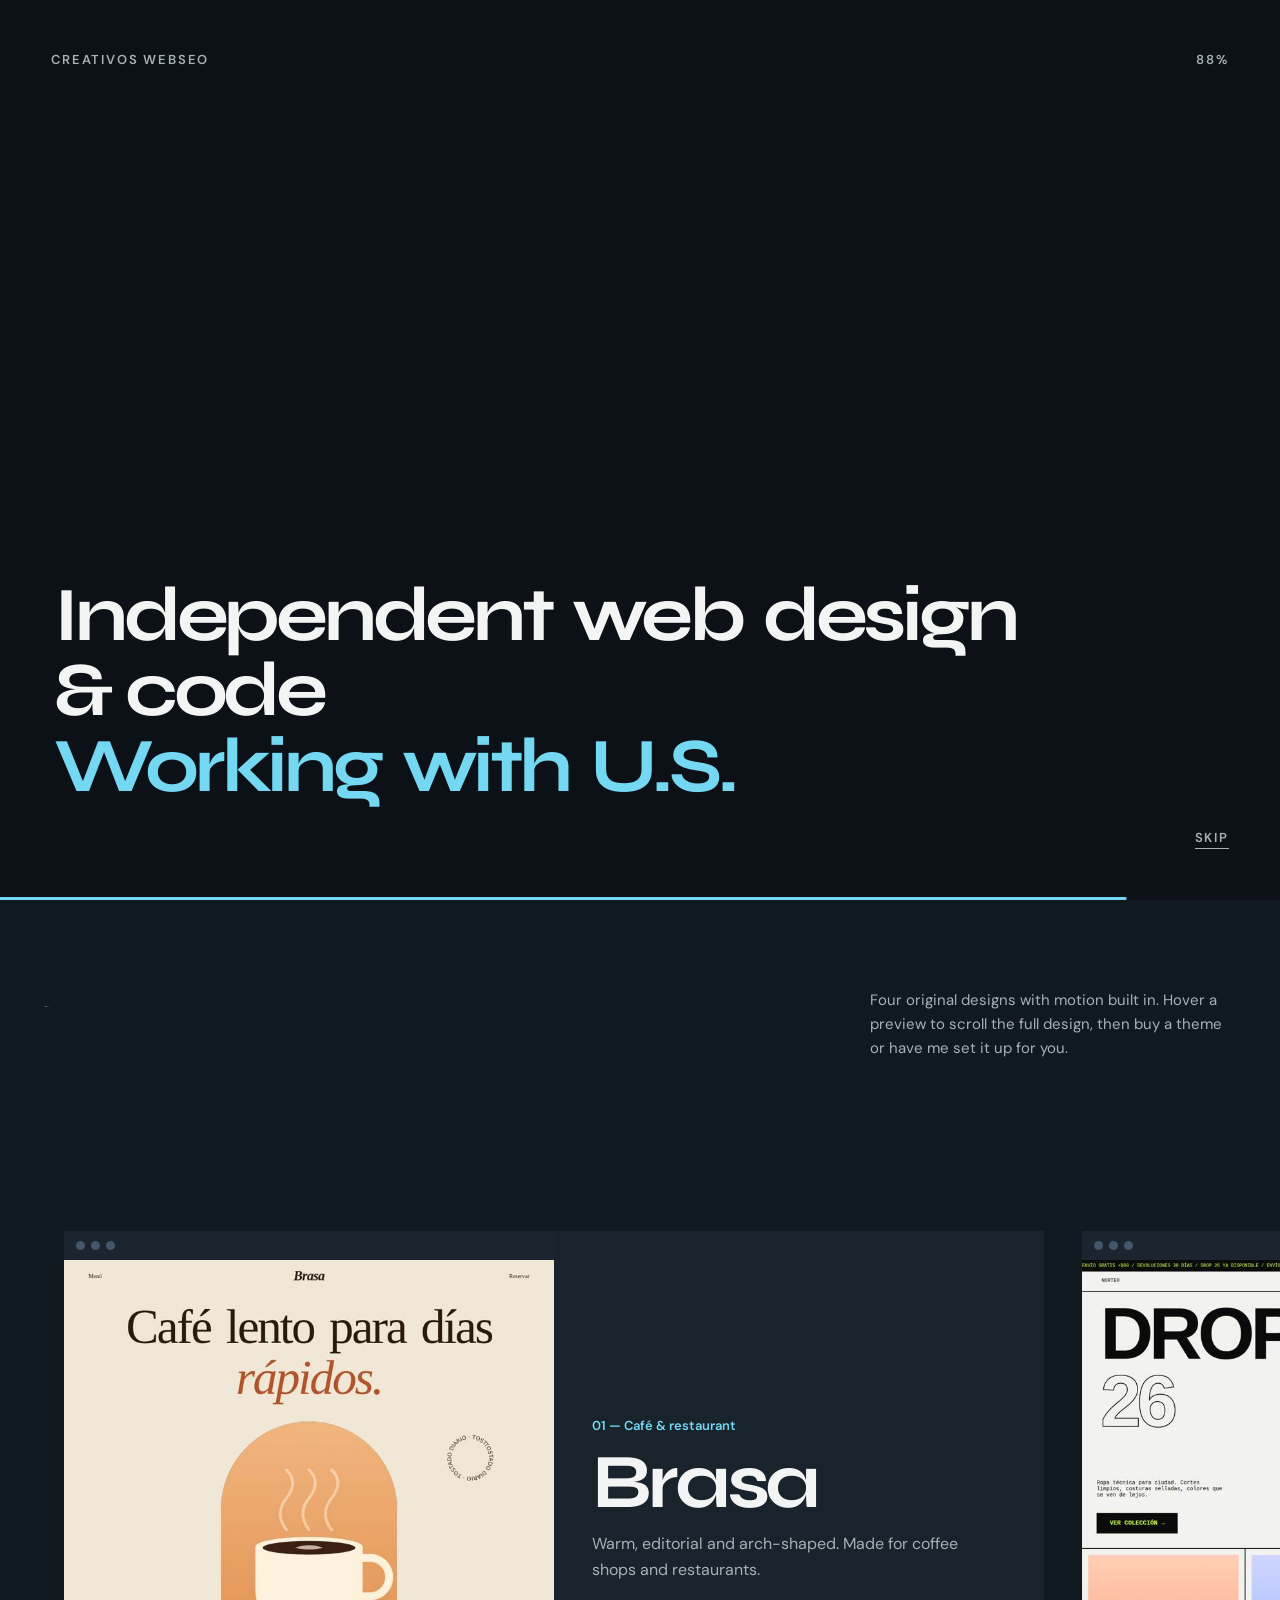
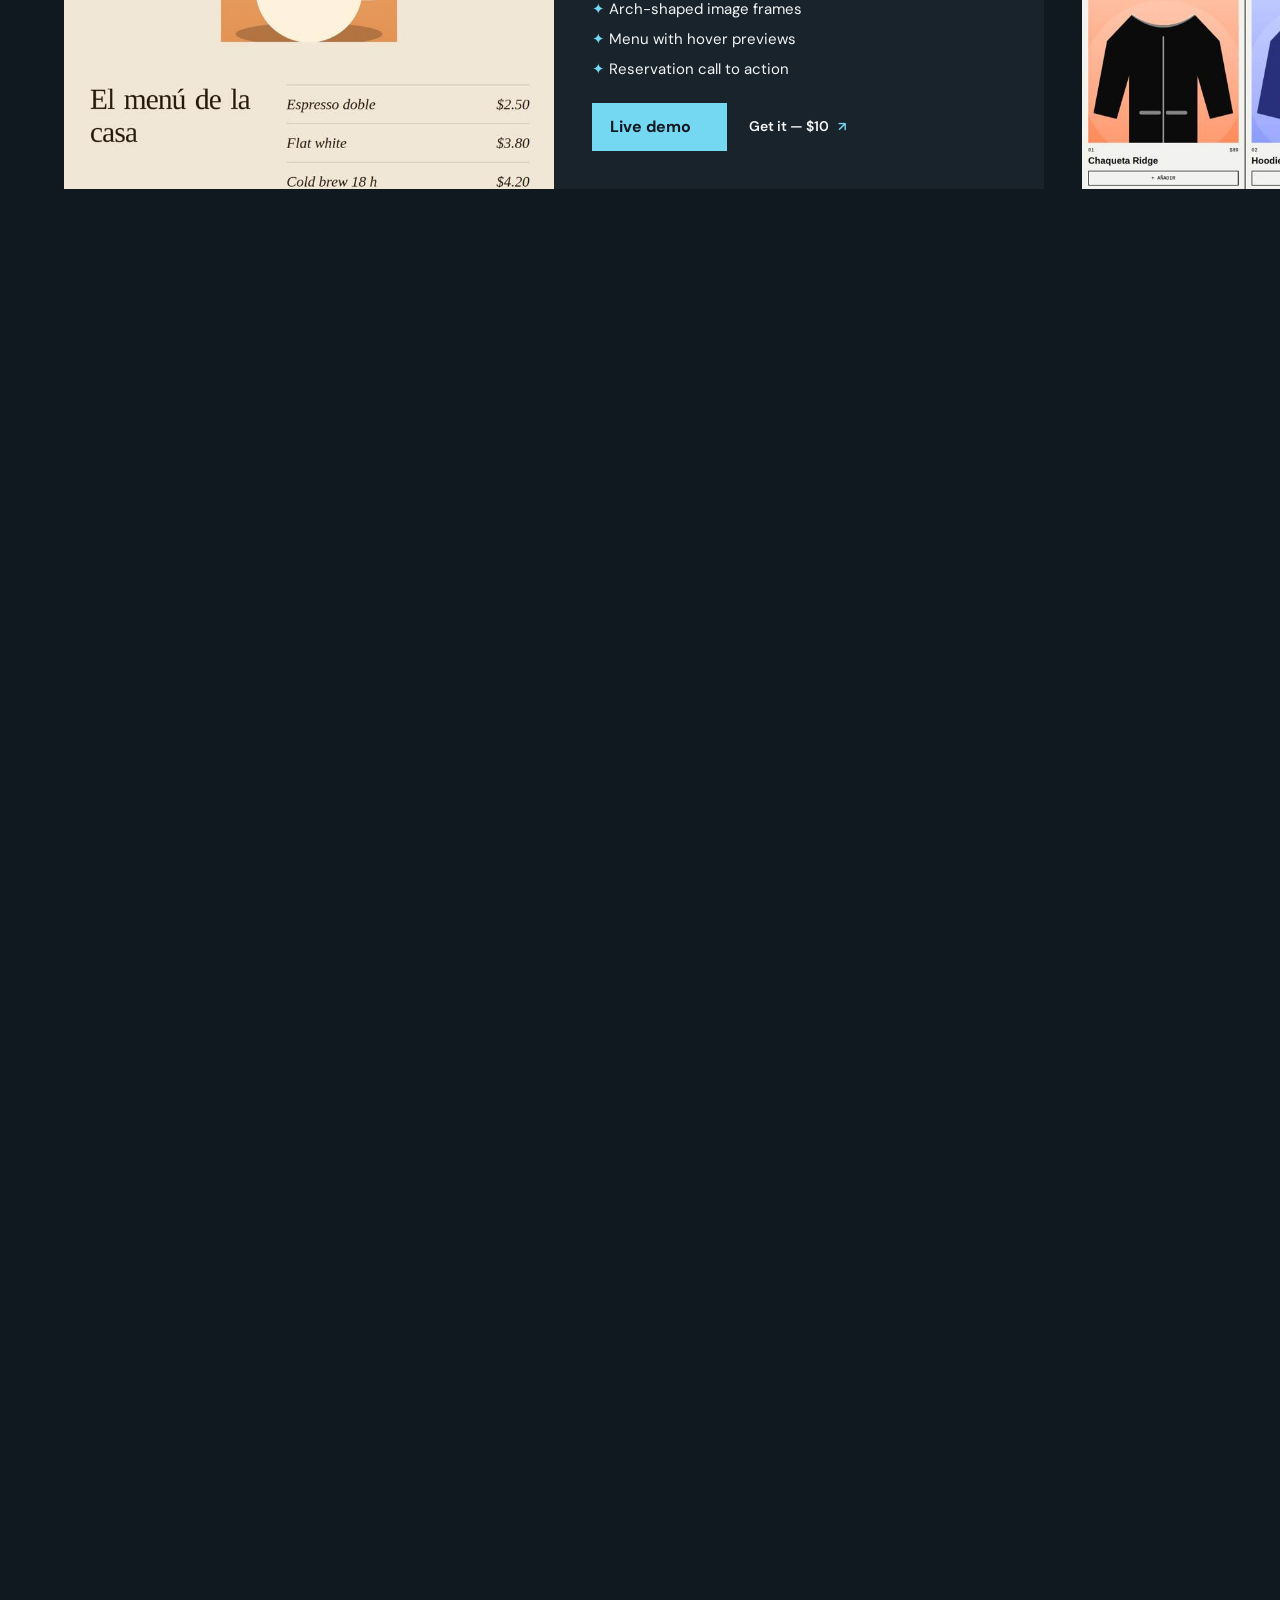
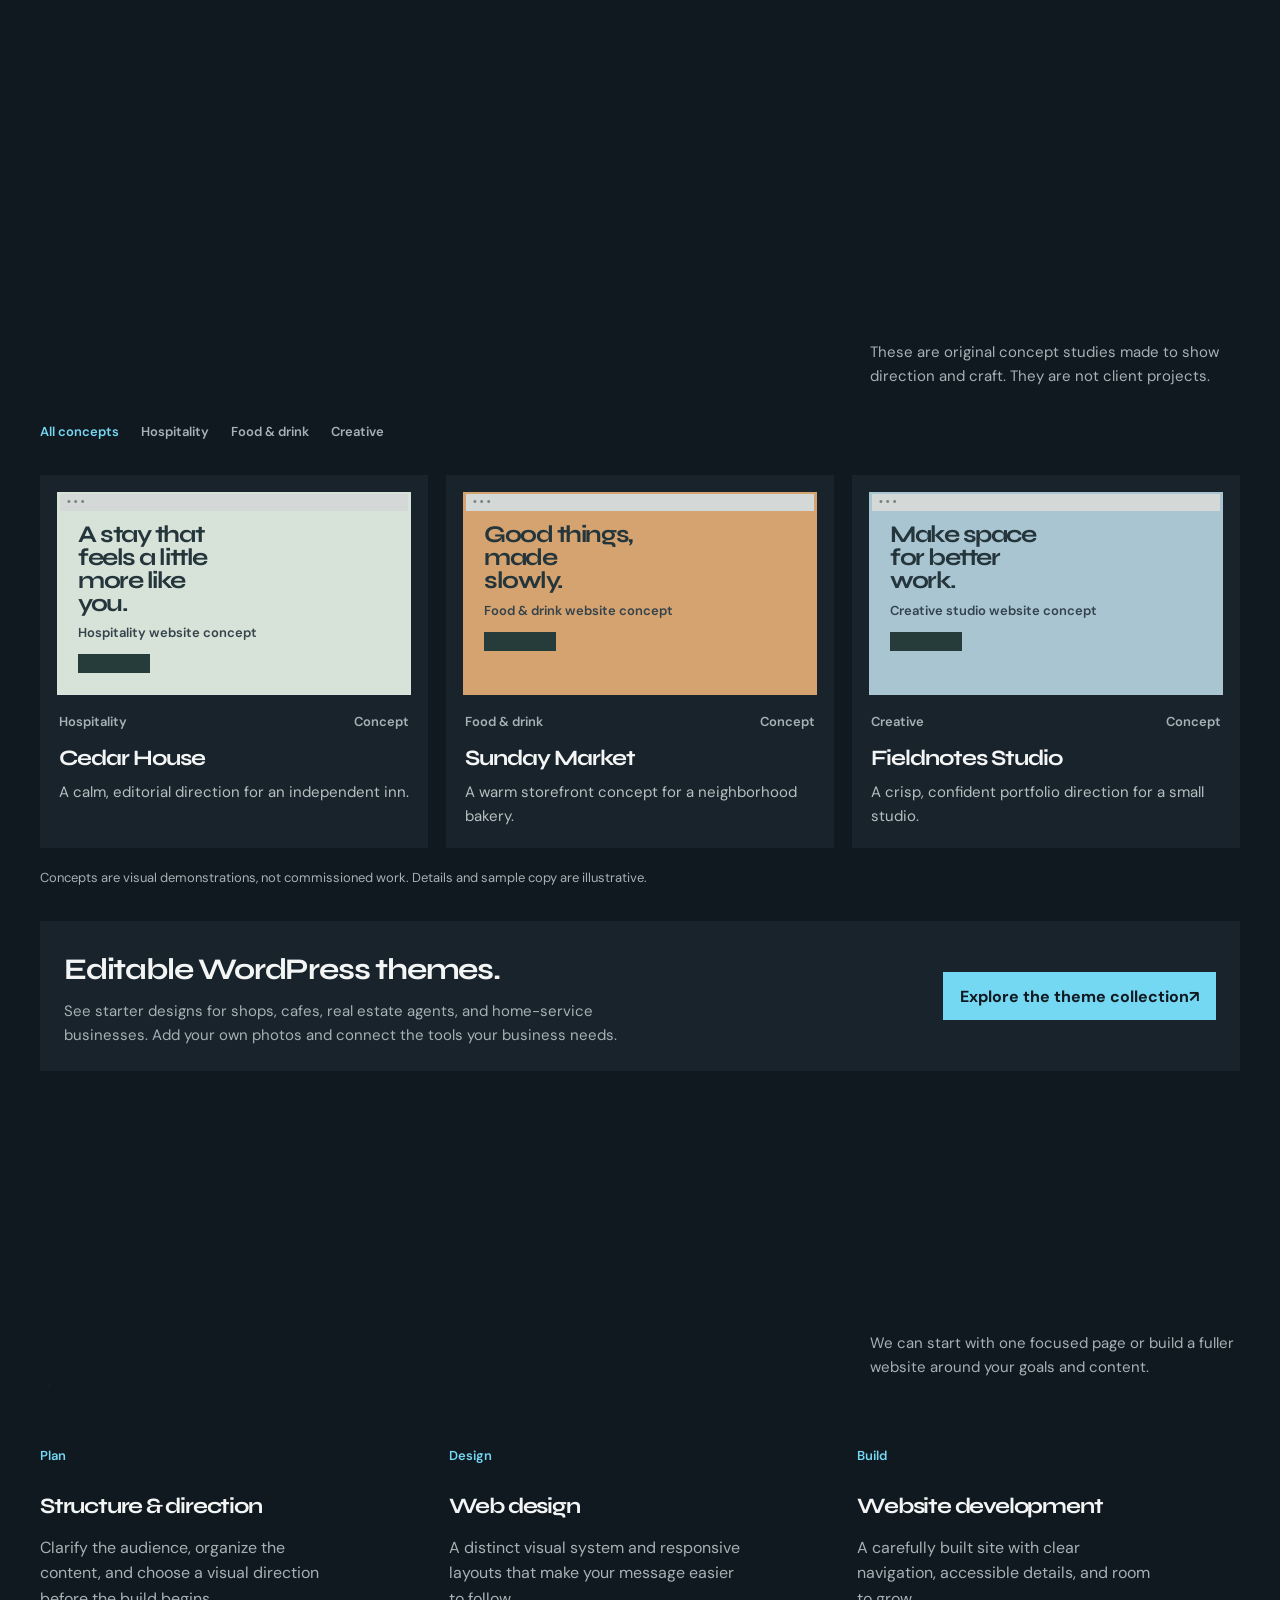
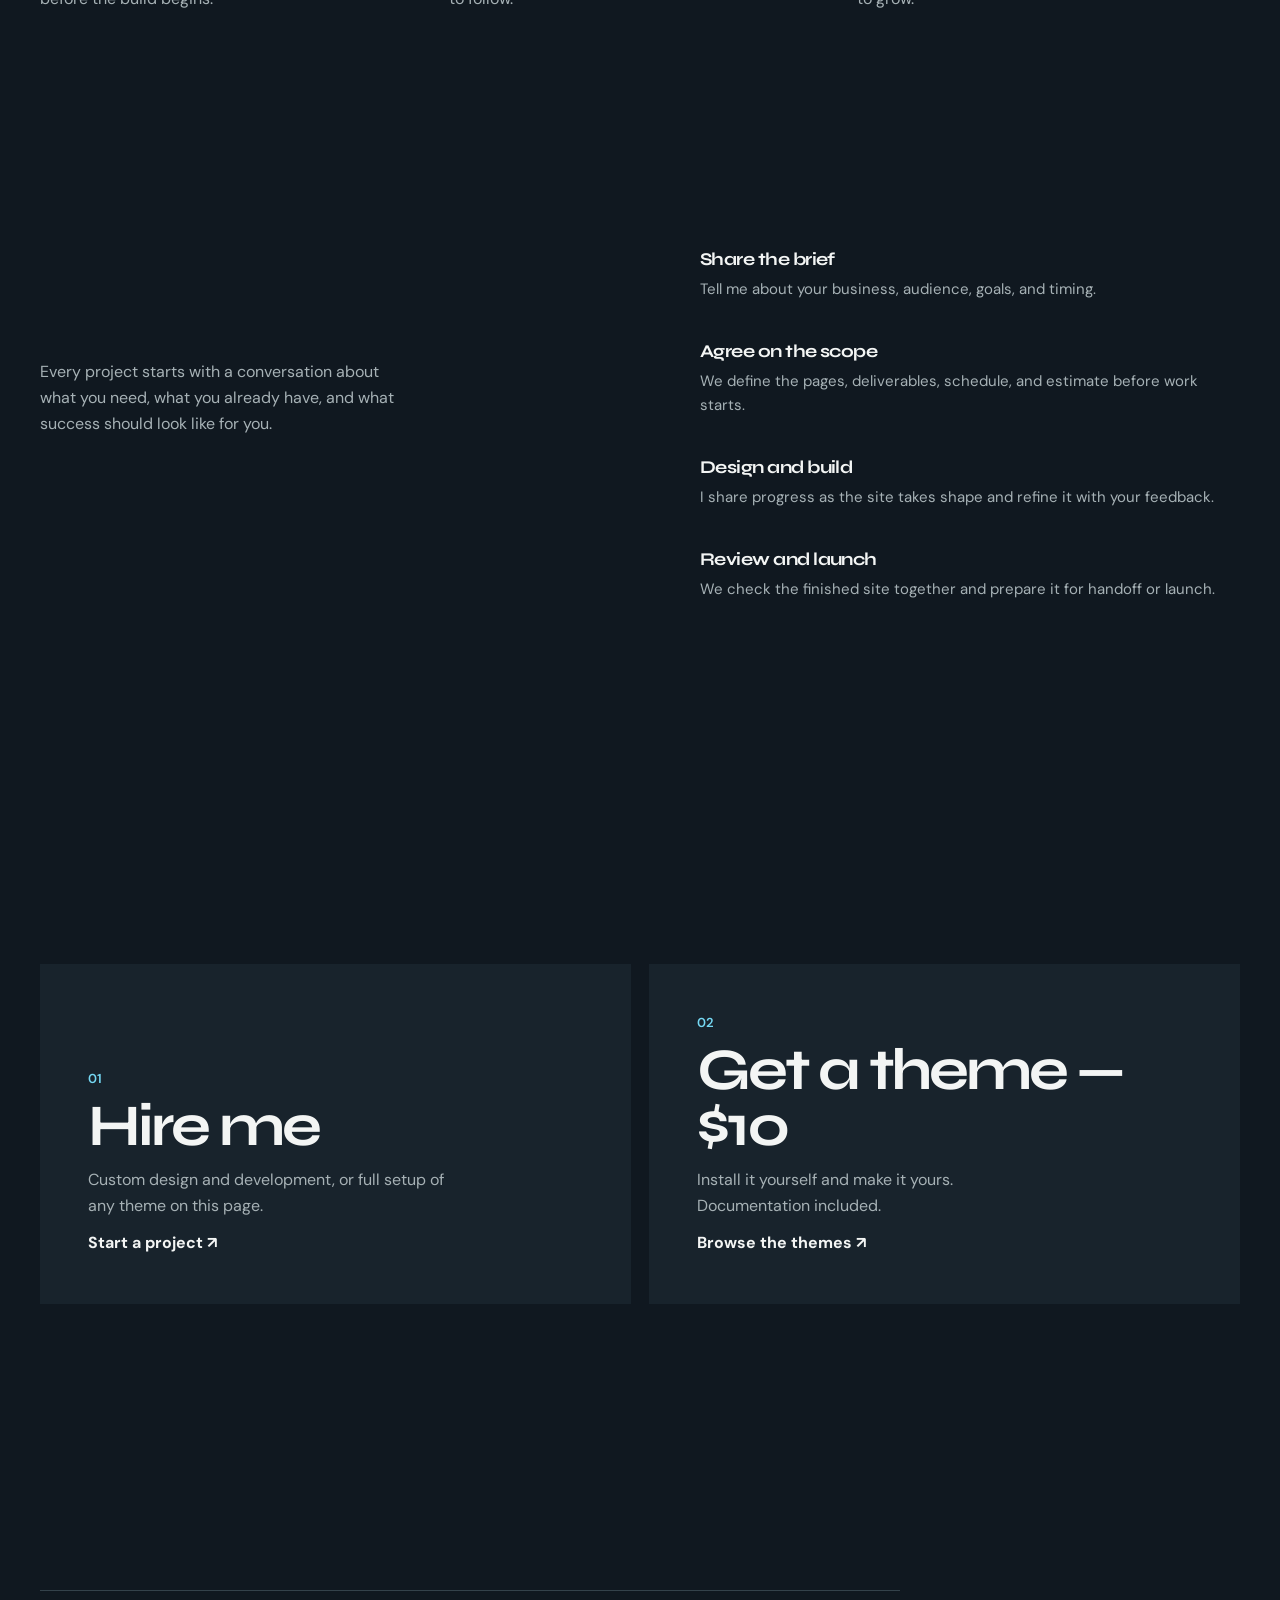
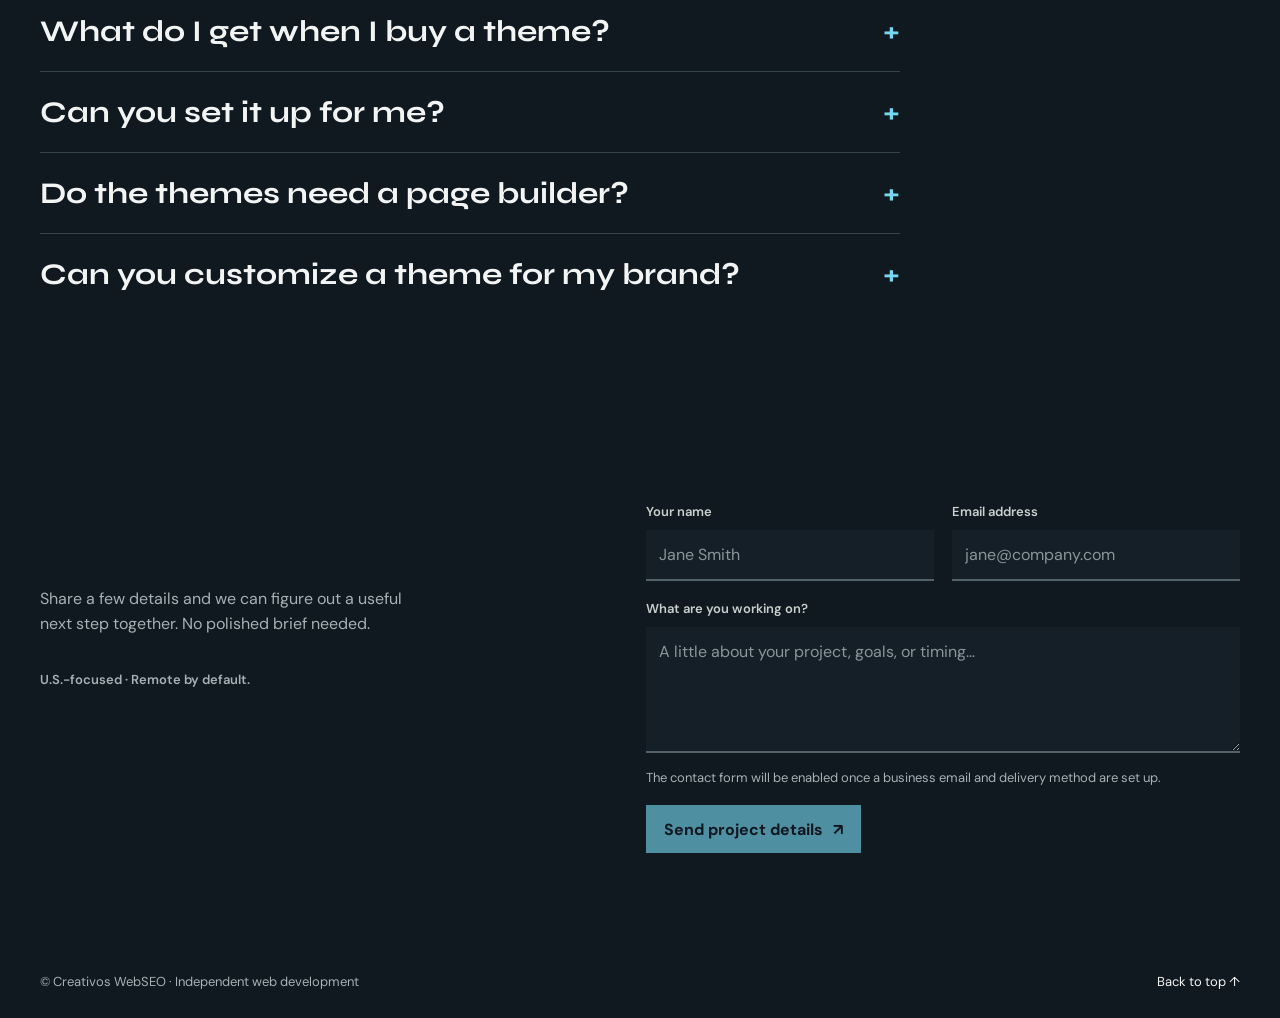
==== index.html @ baedeebe "Add files via upload" ====
<!doctype html>
<html lang="en">
<head>
  <meta charset="utf-8">
  <meta name="viewport" content="width=device-width, initial-scale=1">
  <meta name="theme-color" content="#101820">
  <title>Creativos WebSEO — Independent Web Developer</title>
  <meta name="description" content="Independent web developer for U.S. businesses. Explore original website concepts, editable WordPress themes, services, and a clear project process.">
  <link rel="canonical" href="https://creativoswebseo.xyz/">
  <meta property="og:type" content="website">
  <meta property="og:title" content="Creativos WebSEO — Independent Web Developer">
  <meta property="og:description" content="Original website concepts and editable WordPress themes for shops, real estate agents, cafes, and home-service businesses.">
  <meta property="og:url" content="https://creativoswebseo.xyz/">
  <link rel="preconnect" href="https://fonts.googleapis.com">
  <link rel="preconnect" href="https://fonts.gstatic.com" crossorigin>
  <link href="https://fonts.googleapis.com/css2?family=DM+Sans:wght@400;500;600;700&family=Syne:wght@600;700;800&display=swap" rel="stylesheet">
  <style>
    :root{color-scheme:dark;--ink:#101820;--panel:#18232c;--panel2:#202d37;--paper:#f3f5f4;--muted:#a6b1b5;--line:#34424b;--blue:#75d8f3;--lime:#75d8f3;--max:1200px;--ease-out:cubic-bezier(.23,1,.32,1);--ease-in-out:cubic-bezier(.77,0,.175,1)}
    *,*::before,*::after{box-sizing:border-box}
    html{scroll-behavior:smooth;scroll-padding-top:92px}
    body{margin:0;background:var(--ink);color:var(--paper);font:16px/1.6 "DM Sans",sans-serif;-webkit-font-smoothing:antialiased}
    a{color:inherit}button,input,textarea{font:inherit}
    a:focus-visible,button:focus-visible,input:focus-visible,textarea:focus-visible{outline:3px solid var(--lime);outline-offset:4px}
    .shell{width:min(var(--max),calc(100% - 64px));margin-inline:auto}
    .topbar{position:sticky;top:0;z-index:10;background:rgba(16,24,32,.97)}
    .nav{height:76px;display:flex;align-items:center;justify-content:space-between;gap:32px}
    .wordmark{text-decoration:none;font:800 19px/1 "Syne",sans-serif;letter-spacing:-.07em;white-space:nowrap}.wordmark span{color:var(--blue)}
    .nav-links{display:flex;align-items:center;gap:32px;margin:0;padding:0;list-style:none}.nav-links a{text-decoration:none;color:var(--muted);font-size:14px;transition:color .18s ease}.nav-cta,.button{display:inline-flex;align-items:center;justify-content:center;gap:10px;min-height:48px;padding:0 18px;border:0;background:var(--blue);color:var(--ink);font-weight:700;text-decoration:none;transition:transform .2s var(--ease-out),background-color .18s ease}.nav-cta{min-height:40px;font-size:13px}
    @media(hover:hover) and (pointer:fine){.nav-links a:hover{color:var(--paper)}.nav-cta:hover,.button:hover{transform:translateY(-2px);background:#a2e9fa}.text-link:hover span{transform:translate(3px,-3px)}.work-card:hover{transform:translateY(-4px)}.work-card:hover .work-image::before{transform:translateY(-5px)}.work-filters label:hover{color:var(--paper)}}
    .menu-toggle{position:absolute;width:1px;height:1px;padding:0;margin:-1px;overflow:hidden;clip:rect(0,0,0,0);white-space:nowrap;border:0}.menu-button{display:none;border:0;background:var(--panel);color:var(--paper);padding:9px 12px;cursor:pointer}
    .hero{position:relative;min-height:68svh;padding:88px 0 78px;display:flex;align-items:center;overflow:hidden}
    .hero-grid{position:relative;z-index:1;display:grid;grid-template-columns:1.1fr .9fr;align-items:center;gap:4vw}
    .code-rain{position:absolute;inset:0;overflow:hidden;pointer-events:none;z-index:0;color:var(--blue);opacity:.38}
    .code-rain span{position:absolute;top:-55vh;left:var(--x);display:block;height:130vh;white-space:pre;letter-spacing:.12em;will-change:transform,opacity;animation:code-fall var(--duration) linear var(--delay) infinite}
    .code-rain code{font:13px/1.75 ui-monospace,SFMono-Regular,Consolas,monospace}
    @keyframes code-fall{0%{transform:translateY(0);opacity:0}8%{opacity:.9}72%{opacity:.68}88%{opacity:.3}100%{transform:translateY(150vh);opacity:0}}
    h1,h2,h3,p{margin-top:0}h1,h2,h3{font-family:"Syne",sans-serif;letter-spacing:-.055em}
    h1{max-width:1100px;margin:0 0 25px;font-size:clamp(56px,6vw,88px);line-height:.91;font-weight:700}
    h1 em{font-style:normal;color:var(--blue)}
    .hero-copy{max-width:660px;color:#c0c9c9;font-size:21px;line-height:1.55}
    @keyframes hero-enter{from{opacity:0;transform:translateY(18px)}to{opacity:1;transform:translateY(0)}}
    .hero h1{animation:hero-enter .8s var(--ease-out) both}.hero-copy{animation:hero-enter .8s .12s var(--ease-out) both}.hero-actions{animation:hero-enter .8s .22s var(--ease-out) both}
    .hero-actions{display:flex;align-items:center;gap:22px;margin-top:25px}.text-link{display:inline-flex;gap:9px;align-items:center;text-decoration:none;font-size:14px;font-weight:600}.text-link span{color:var(--lime);transition:transform .2s var(--ease-out)}
    .hero-note{margin:25px 0 0;color:var(--muted);font:12px "DM Sans",sans-serif}
    .visual{position:relative;min-height:390px;display:grid;place-items:center}
    .visual::before{content:"";position:absolute;width:340px;height:340px;background:#15232c;border-radius:50%}
    .browser{position:relative;width:min(100%,430px);background:#e2e6e4;color:#14212a;transform:rotate(2deg);animation:browser-float 6s ease-in-out infinite}
    @keyframes browser-float{0%,100%{transform:rotate(2deg) translateY(0)}50%{transform:rotate(0deg) translateY(-10px)}}
    .browser-bar{height:36px;background:#d7dbd8;display:flex;align-items:center;gap:6px;padding:0 12px}.browser-bar i{width:7px;height:7px;border-radius:50%;background:#9ba6a5}.browser-bar span{margin-left:8px;color:#4a5658;font:13px "DM Sans",sans-serif}
    .preview-site{min-height:280px;padding:22px 25px 25px;background:#eff1ed;overflow:hidden}
    .preview-nav{display:flex;justify-content:space-between;align-items:center;font:700 13px "DM Sans",sans-serif;letter-spacing:.03em}.preview-nav b{font:800 14px "Syne",sans-serif}.preview-nav small{font-size:13px;letter-spacing:.03em}
    .preview-content{position:relative;margin-top:38px}.preview-content small{font:600 13px "DM Sans",sans-serif;color:#4b5a56}.preview-content strong{display:block;max-width:235px;margin:9px 0 12px;font:700 35px/.98 "Syne",sans-serif;letter-spacing:-.07em}.preview-content p{max-width:180px;font-size:13px;line-height:1.5;color:#53615e}.preview-cta{display:inline-block;margin-top:10px;padding:8px 12px;background:#293d36;color:white;font-size:13px;font-weight:700}
    .preview-shape{position:absolute;right:10px;bottom:12px;width:110px;height:148px;background:#bf875e;border-radius:48% 48% 4px 4px;transform:rotate(-4deg)}.preview-shape::after{content:"";position:absolute;inset:16px 18px 0;background:#758879;border-radius:48% 48% 0 0}
    .visual-caption{position:absolute;right:0;bottom:3px;color:var(--muted);font:600 13px "DM Sans",sans-serif}
    section.content-section{padding:94px 0}
    .section-head{display:flex;justify-content:space-between;align-items:end;gap:36px;margin-bottom:38px}.section-head h2{max-width:640px;margin:0;font-size:clamp(36px,5vw,58px);line-height:1.03}.section-head p{max-width:370px;margin:0;color:var(--muted);font-size:15px}
    .work-grid{display:grid;grid-template-columns:repeat(3,minmax(0,1fr));gap:18px}
    .work-filters{display:flex;flex-wrap:wrap;gap:22px;margin:-10px 0 26px}.work-filters input{position:absolute;width:1px;height:1px;overflow:hidden;clip:rect(0,0,0,0)}.work-filters label{padding:6px 0;color:var(--muted);font-size:13px;font-weight:600;cursor:pointer}.work-filters input:checked+label{color:var(--lime)}.work-filters input:focus-visible+label{outline:3px solid var(--lime);outline-offset:4px}
    #work:has(#filter-hospitality:checked) .work-card:not([data-category="hospitality"]),#work:has(#filter-food:checked) .work-card:not([data-category="food"]),#work:has(#filter-creative:checked) .work-card:not([data-category="creative"]){display:none}
    .work-card{min-width:0;background:var(--panel);transition:transform .24s var(--ease-out)}
    .work-image{height:220px;overflow:hidden;display:flex;align-items:flex-end;padding:20px;position:relative}
    .work-image::before{content:"";position:absolute;inset:17px 17px 0;background:var(--mock);transition:transform .3s var(--ease-out)}
    .mock-one{--mock:#d7e2d8}.mock-two{--mock:#d5a36f}.mock-three{--mock:#a9c5d1}
    .mock-browser{z-index:1;position:relative;width:100%;height:100%;padding:29px 18px 14px;background:var(--mock);color:#24353b;font-family:"Syne",sans-serif}
    .mock-browser::before{content:"•••";position:absolute;top:-1px;left:0;width:100%;height:17px;background:#d4d9d7;color:#788383;font:11px/15px sans-serif;letter-spacing:3px;padding-left:7px}
    .mock-browser b{display:block;font-size:clamp(16px,2vw,24px);line-height:.95;max-width:155px;letter-spacing:-.06em}.mock-browser small{display:block;margin-top:9px;font:600 13px "DM Sans",sans-serif;color:#34424b}.mock-browser i{display:block;width:72px;height:19px;margin-top:13px;background:#253c3a}
    .work-info{padding:18px 19px 20px}.work-meta{display:flex;justify-content:space-between;gap:12px;color:var(--muted);font:600 13px "DM Sans",sans-serif}.work-info h3{margin:11px 0 5px;font-size:22px;letter-spacing:-.045em}.work-info p{margin:0;color:#b7c0c0;font-size:15px;line-height:1.55}
    .concept-note{margin:20px 0 0;color:var(--muted);font:13px/1.5 "DM Sans",sans-serif}
    .theme-callout{display:flex;justify-content:space-between;align-items:center;gap:28px;margin-top:34px;padding:24px;background:var(--panel)}
    .theme-callout h3{margin:0 0 6px;font-size:clamp(22px,2.7vw,30px);letter-spacing:-.04em}
    .theme-callout p{max-width:590px;margin:0;color:var(--muted);font-size:15px}
    .theme-link{display:inline-flex;align-items:center;justify-content:center;min-height:48px;padding:0 17px;background:var(--lime);color:var(--ink);font-weight:700;text-decoration:none;white-space:nowrap;transition:transform .16s var(--ease-out),background-color .16s ease-out}
    .theme-link:hover{background:#e4ffa0;transform:translateY(-2px)}
    .services{display:grid;grid-template-columns:repeat(3,1fr);gap:26px}
    .service{padding:25px 20px 28px 0}.service-number{color:var(--lime);font:600 13px "DM Sans",sans-serif}.service h3{margin:22px 0 10px;font-size:22px}.service p{max-width:300px;margin:0;color:var(--muted);font-size:16px}
    .process-grid{display:grid;grid-template-columns:1fr 1fr;gap:10%;align-items:start}.process-grid h2{margin:12px 0;font-size:clamp(38px,4.5vw,54px);line-height:1}.process-grid>div:first-child p{max-width:370px;color:var(--muted);font-size:16px}
    .steps{list-style:none;margin:0;padding:0}.steps li{display:grid;grid-template-columns:1fr;gap:5px;padding:18px 0}.steps h3{margin:0 0 3px;font-size:18px;letter-spacing:-.03em}.steps p{margin:0;color:var(--muted);font-size:15px}
    .contact-layout{display:grid;grid-template-columns:.9fr 1.1fr;gap:10%}.contact-copy h2{max-width:500px;margin:12px 0 18px;font-size:clamp(40px,4.5vw,54px);line-height:1}.contact-copy p{max-width:370px;color:var(--muted);font-size:16px}.contact-aside{margin-top:32px;color:var(--muted);font:600 13px/1.7 "DM Sans",sans-serif}
    .contact-form{display:grid;grid-template-columns:1fr 1fr;gap:18px}.field{display:grid;gap:7px}.field.full{grid-column:1/-1}.field label{font-size:13px;font-weight:600;color:#c9d0cd}.field input,.field textarea{width:100%;border:0;border-bottom:2px solid #52616a;border-radius:0;background:#151f27;color:var(--paper);padding:12px 13px}.field input::placeholder,.field textarea::placeholder{color:#88969a}.field textarea{min-height:126px;resize:vertical}.form-status{grid-column:1/-1;margin:-3px 0 0;color:var(--muted);font:13px/1.5 "DM Sans",sans-serif}.contact-form button{grid-column:1/-1;width:max-content}.contact-form button:disabled{cursor:not-allowed;opacity:.62;transform:none}
    footer{padding:25px 0;display:flex;justify-content:space-between;gap:20px;color:var(--muted);font-size:13px}footer p{margin:0}footer a{color:var(--paper);text-decoration:none}
    @media(max-width:900px){.nav{gap:18px}.menu-button{display:block;margin-left:auto}.menu-toggle:focus-visible+.menu-button{outline:3px solid var(--lime);outline-offset:4px}.nav-cta{margin-left:0}.nav-links{display:none;position:absolute;top:76px;left:32px;right:32px;z-index:12;background:var(--ink);padding:18px 20px 24px;flex-direction:column;align-items:flex-start;gap:20px}.menu-toggle:checked~.nav-links{display:flex}.hero-grid{grid-template-columns:1fr;gap:10px}.hero h1{font-size:clamp(56px,8vw,84px);max-width:780px}.work-grid{gap:12px}.work-image{height:190px}.work-info{padding:16px}.section-head{align-items:start;flex-direction:column}.section-head p{max-width:560px}}
    @media(max-width:700px){.shell{width:min(var(--max),calc(100% - 40px))}.nav{height:68px;gap:12px}.menu-button{display:block}.menu-toggle:focus-visible+.menu-button{outline:3px solid var(--lime);outline-offset:4px}.nav-cta{margin-left:auto}.nav-links{display:none;position:absolute;top:68px;left:0;right:0;background:var(--ink);padding:18px 20px 24px;flex-direction:column;align-items:flex-start;gap:20px}.menu-toggle:checked~.nav-links{display:flex}.hero{min-height:62svh;padding:60px 0 56px}.hero-grid{grid-template-columns:1fr;gap:16px}.visual{min-height:280px}.visual::before{width:260px;height:260px}.browser{width:min(100%,390px)}.hero h1{font-size:clamp(42px,11vw,58px)}.hero-copy{font-size:18px}.content-section{padding:70px 0!important}.work-grid{grid-template-columns:1fr}.work-image{height:235px}.work-info{padding:18px 19px 20px}.theme-callout{align-items:flex-start;flex-direction:column;gap:18px}.theme-link{white-space:normal}.services{grid-template-columns:1fr}.service,.service+.service{padding:20px 0;border-left:0}.service h3{margin-top:12px}.process-grid,.contact-layout{grid-template-columns:1fr;gap:32px}.contact-aside{margin-top:18px}.contact-form{gap:14px}}
    @media(max-width:430px){.wordmark{font-size:12px;letter-spacing:-.05em}.wordmark span{display:none}.nav{gap:6px}.nav-cta{padding:0 7px;font-size:10px;white-space:nowrap}.hero-actions{align-items:flex-start;flex-direction:column;gap:16px}.contact-form{grid-template-columns:1fr}.field.full,.form-status,.contact-form button{grid-column:1}.contact-form button{width:100%}footer{flex-direction:column}}
    @keyframes section-arrive{from{opacity:.65;transform:translateY(18px)}to{opacity:1;transform:translateY(0)}}
    @supports(animation-timeline:view()){[data-reveal]{animation:section-arrive linear both;animation-timeline:view();animation-range:entry 0% entry 34%}}
    .code-burst{position:fixed;inset:0;z-index:20;display:grid;place-items:center;overflow:hidden;pointer-events:none;opacity:0}
    .code-burst i{position:absolute;left:50%;top:50%;color:var(--blue);font:600 14px/1.2 ui-monospace,SFMono-Regular,Consolas,monospace;white-space:nowrap;opacity:0;transform:translate(-50%,-50%)}
    .code-burst i:nth-child(3n){color:#b2fae4}.code-burst i:nth-child(4n){color:#d5f58e}
    .code-burst i:nth-child(1){--dx:-38vw;--dy:-28vh}.code-burst i:nth-child(2){--dx:35vw;--dy:-34vh}.code-burst i:nth-child(3){--dx:-44vw;--dy:7vh}.code-burst i:nth-child(4){--dx:43vw;--dy:18vh}.code-burst i:nth-child(5){--dx:-25vw;--dy:37vh}.code-burst i:nth-child(6){--dx:16vw;--dy:-42vh}.code-burst i:nth-child(7){--dx:4vw;--dy:40vh}.code-burst i:nth-child(8){--dx:46vw;--dy:-10vh}
    @keyframes burst-overlay{0%,100%{opacity:0}12%,72%{opacity:1}}
    @keyframes burst-code{0%{opacity:0;transform:translate(-50%,-50%) scale(.35) rotate(-8deg)}15%{opacity:1}100%{opacity:0;transform:translate(calc(-50% + var(--dx)),calc(-50% + var(--dy))) scale(1.1) rotate(8deg)}}
    section:target .code-burst{animation:burst-overlay .9s ease-out both}
    section:target .code-burst i{animation:burst-code .9s cubic-bezier(.16,1,.3,1) both}
    section:target .code-burst i:nth-child(2n){animation-delay:.035s}
    section:target .code-burst i:nth-child(3n){animation-delay:.07s}
    .button,.nav-cta,.text-link{position:relative;isolation:isolate}
    /* taste-skill-ignore: the click effect is literal code punctuation, matching the requested code burst. */
    .button::after,.nav-cta::after,.text-link::after{content:"{ }  </>  code()";position:absolute;left:50%;top:50%;z-index:2;color:var(--ink);font:700 11px ui-monospace,SFMono-Regular,Consolas,monospace;white-space:nowrap;opacity:0;pointer-events:none}
    @keyframes tap-burst{0%{opacity:0;transform:translate(-50%,-50%) scale(.5)}20%{opacity:1}100%{opacity:0;transform:translate(-50%,-50%) scale(2.8)}}
    .button:active::after,.nav-cta:active::after,.text-link:active::after{animation:tap-burst .45s ease-out}
    @media(max-width:900px){.code-rain span:nth-child(n+8){display:none}}
    @media(max-width:700px){.code-rain{opacity:.3}}
    @media(prefers-reduced-motion:reduce){*,*::before,*::after{scroll-behavior:auto!important;transition:none!important}.hero h1,.hero-copy,.hero-actions,.visual .browser,[data-reveal]{animation:none!important;opacity:1;transform:none}.code-burst{display:none}.code-rain{opacity:.28}.code-rain span{animation-duration:calc(var(--duration)*1.8);will-change:auto}.button:active::after,.nav-cta:active::after,.text-link:active::after{animation:none!important}}
  
.pl{display:none}.js .pl{position:fixed;inset:0;z-index:99;display:flex;flex-direction:column;justify-content:flex-end;background:#0b1117;color:var(--paper);padding:4vw;transition:transform 1.1s cubic-bezier(.76,0,.24,1)}.pl.open{transform:translateY(-100%)}
.pt{position:absolute;top:4vw;left:4vw;font:600 13px "DM Sans",sans-serif;letter-spacing:.14em;text-transform:uppercase;color:var(--muted)}
.pcount{position:absolute;top:4vw;right:4vw;font:600 13px "DM Sans",sans-serif;letter-spacing:.14em;color:var(--muted)}
.pt2{margin-bottom:5vh}.pline{font:700 clamp(34px,6vw,120px)/.98 Syne,sans-serif;letter-spacing:-.055em;min-height:.98em}.pline.b{color:var(--blue)}
.js .pl .i{transform:translateY(112%);transition:none}.js .pl .i.show{animation:pup .85s cubic-bezier(.19,1,.22,1) forwards}.js .pl .i.st{transform:none;animation:none}
.pbar{position:absolute;left:0;bottom:0;height:3px;width:100%;background:var(--blue);transform-origin:left;transform:scaleX(var(--p,0));transition:transform .35s ease-out}
.pskip{position:absolute;right:4vw;bottom:4vw;background:none;border:0;border-bottom:1px solid currentColor;padding:0 0 2px;color:var(--muted);font:600 13px "DM Sans",sans-serif;letter-spacing:.14em;text-transform:uppercase;cursor:pointer}
.js .cur{z-index:100}@keyframes pup{to{transform:none}}
.cur{display:none}@media(pointer:fine){.js .cur{display:block;position:fixed;left:-8px;top:-8px;width:16px;height:16px;border-radius:50%;background:#fff;mix-blend-mode:difference;pointer-events:none;z-index:98;transition:width .3s,height .3s,margin .3s}.cur.big{width:84px;height:84px;margin:-34px}}
html.sm{scroll-behavior:auto}
.w{display:inline-block;overflow:hidden;vertical-align:top;padding:0 .04em .12em;margin-bottom:-.12em}.js .i{display:inline-block;transform:translateY(112%) rotate(4deg);transition:transform 1.2s cubic-bezier(.19,1,.22,1)}.ready .sp.in .i{transform:none}.js .hero h1{animation:none}
.mq{overflow:hidden;white-space:nowrap;padding:3vh 0;border-block:1px solid var(--line);font:800 clamp(40px,8vw,110px)/1 Syne,sans-serif;letter-spacing:-.05em;text-transform:uppercase;color:transparent;-webkit-text-stroke:1px var(--paper)}.mq div{display:inline-block;animation:mq 30s linear infinite}.mq em{font-style:normal;color:var(--blue);-webkit-text-stroke:0}@keyframes mq{to{transform:translateX(-50%)}}
.hz{position:relative}.hzs{position:sticky;top:76px;height:calc(100vh - 76px);overflow:hidden;display:flex;align-items:center}.track{display:flex;gap:3vw;padding:0 5vw;width:max-content;will-change:transform}
.slide{width:min(980px,86vw);display:grid;grid-template-columns:1fr 1fr;background:var(--panel);min-height:62vh}.sart{position:relative;overflow:hidden;min-height:340px}.sart svg{position:absolute;inset:0;width:100%;height:100%;transition:scale 1.4s var(--ease-out)}.slide:hover .sart svg{scale:1.08}
.sinfo{padding:clamp(22px,3vw,44px);display:flex;flex-direction:column;justify-content:flex-end;gap:14px}.sinfo span{color:var(--blue);font:600 13px "DM Sans",sans-serif}.sinfo h3{margin:0;font-size:clamp(44px,6vw,84px);line-height:.9}.sinfo p{margin:0;color:var(--muted)}.sbtn{display:flex;align-items:center;gap:22px;flex-wrap:wrap;margin-top:8px}
.offer{display:grid;grid-template-columns:1fr 1fr;gap:18px}.ocard{display:flex;flex-direction:column;gap:12px;padding:clamp(24px,4vw,48px);min-height:340px;background:var(--panel);text-decoration:none;justify-content:flex-end;transition:background .4s,color .4s}.ocard small{color:var(--blue);font:600 13px "DM Sans",sans-serif}.ocard h3{margin:0;font-size:clamp(34px,4.6vw,64px);line-height:.95}.ocard p{margin:0;color:var(--muted);max-width:360px}.ocard span{font-weight:700}.ocard:hover{background:var(--blue);color:var(--ink)}.ocard:hover p,.ocard:hover small{color:var(--ink)}
@media(max-width:700px){.hzs{position:static;height:auto;display:block}.track{width:auto;flex-direction:column;padding:0 20px;transform:none!important}.slide{width:100%;grid-template-columns:1fr}.sart{min-height:300px}.offer{grid-template-columns:1fr}}
@media(prefers-reduced-motion:reduce){.mq div{animation:none}.js .i{transform:none;transition:none}}
html,body{overflow-x:clip;max-width:100%}@media(max-width:430px){.nav{padding:0}.nav-cta{padding:0 8px;font-size:10px}.menu-button{padding:8px 9px}}.shot{position:relative;background:#fff;min-height:340px;overflow:hidden;display:flex;flex-direction:column}.shot .bar{display:flex;gap:6px;padding:10px 12px;background:#1b2530;flex:none}.shot .bar u{width:9px;height:9px;border-radius:50%;background:#44566a}
.shot .scr{flex:1;background-size:100% auto;background-repeat:no-repeat;background-position:50% 0;transition:background-position 10s linear}.slide:hover .scr{background-position:50% 100%}
@media(hover:none){.shot .scr{animation:scr 14s ease-in-out infinite alternate}}@keyframes scr{to{background-position:50% 100%}}
.feat{list-style:none;margin:0;padding:0;display:grid;gap:6px;color:var(--paper);font-size:15px}.feat li:before{content:"✦ ";color:var(--blue)}
.faq{max-width:860px}.faq details{border-top:1px solid var(--line);padding:22px 0}.faq summary{cursor:pointer;font:700 clamp(20px,2.4vw,30px) Syne,sans-serif;list-style:none;display:flex;justify-content:space-between;gap:20px}.faq summary::-webkit-details-marker{display:none}.faq summary::after{content:"+";color:var(--blue)}.faq details[open] summary::after{content:"–"}.faq p{color:var(--muted);margin:14px 0 0;max-width:620px}
</style>
<script>document.documentElement.classList.add('js')</script></head>
<body><div class="pl" id="pl"><small class="pt">Creativos WebSEO</small><small class="pcount"><span id="pc">0</span>%</small><div class="pt2"><div class="pline" id="l1" aria-live="off"></div><div class="pline b" id="l2"></div></div><button class="pskip" id="pskip" type="button">Skip</button><span class="pbar"></span></div><div class="cur" id="cur" aria-hidden="true"></div>
  <header class="topbar">
    <nav class="nav shell" aria-label="Main navigation">
      <a class="wordmark" href="#top" aria-label="Creativos WebSEO, home">CREATIVOS <span>WEBSEO</span></a>
      <input class="menu-toggle" id="menu-toggle" type="checkbox" aria-label="Toggle navigation menu">
      <label class="menu-button" for="menu-toggle">Menu</label>
      <ul class="nav-links" id="navLinks">
        <li><a href="#work">Work</a></li><li><a href="#themes">WordPress themes</a></li><li><a href="#services">Services</a></li><li><a href="#process">Process</a></li>
      </ul>
      <a class="nav-cta" href="#contact">Start a project <span aria-hidden="true">↗</span></a>
    </nav>
  </header>
  <main id="top">
    <section class="hero">
      <div class="code-rain" aria-hidden="true">
        <span style="--x:5%;--duration:13s;--delay:-7s"><code>if()<br>{<br>return<br>}<br>&lt;<br>/&gt;<br>const<br>display<br>grid<br>color<br>flex<br>body<br>main<br>section<br>html<br>style</code></span>
        <span style="--x:15%;--duration:17s;--delay:-12s"><code>return<br>&lt;<br>css<br>color<br>margin<br>{ }<br>const<br>font<br>padding<br>section<br>class<br>style<br>function<br>root<br>flex</code></span>
        <span style="--x:26%;--duration:12s;--delay:-4s"><code>function<br>const<br>&lt;/&gt;<br>display<br>align<br>gap<br>if()<br>grid<br>border<br>color<br>{ }<br>return<br>main<br>inline<br>block</code></span>
        <span style="--x:38%;--duration:18s;--delay:-13s"><code>&lt;div&gt;<br>return<br>const<br>background<br>color<br>grid<br>align<br>padding<br>margin<br>flex<br>main<br>header<br>section<br>class<br>display</code></span>
        <span style="--x:49%;--duration:14s;--delay:-9s"><code>const<br>grid<br>function<br>&lt;/&gt;<br>width<br>height<br>gap<br>color<br>display<br>return<br>class<br>block<br>inline<br>flex<br>border</code></span>
        <span style="--x:61%;--duration:13s;--delay:-6s"><code>html<br>body<br>section<br>main<br>{ }<br>display<br>flex<br>build<br>header<br>nav<br>footer<br>return<br>const<br>grid<br>style</code></span>
        <span style="--x:73%;--duration:16s;--delay:-11s"><code>css<br>display<br>color<br>&lt;/&gt;<br>function<br>const<br>padding<br>gap<br>grid<br>align<br>return<br>section<br>main<br>body<br>class</code></span>
        <span style="--x:85%;--duration:12s;--delay:-8s"><code>{ }<br>return<br>html<br>code<br>flex<br>display<br>&lt;div&gt;<br>section<br>const<br>margin<br>font<br>color<br>padding<br>style<br>grid</code></span>
        <span style="--x:90%;--duration:15s;--delay:-5s"><code>web<br>section<br>const<br>function<br>class<br>return<br>main<br>grid<br>color<br>flex<br>{ }<br>body<br>html<br>style<br>build</code></span>
      </div>
      <div class="hero-grid shell">
        <div>
          <h1>Websites for <em>what’s next.</em></h1>
          <p class="hero-copy">I design original WordPress themes with real motion, and build custom websites for businesses that want to stand out. Browse the themes or tell me what you need.</p>
          <div class="hero-actions"><a class="button" href="#themes">Browse the themes <span aria-hidden="true">↓</span></a><a class="text-link" href="#contact">Hire me for a custom site <span aria-hidden="true">↗</span></a></div>
        </div>
        <div class="visual" data-s=".08" data-ui role="img" aria-label="Illustrative preview of a website concept">
          <div class="browser"><div class="browser-bar"><i></i><i></i><i></i><span>cedarhouse.example</span></div><div class="preview-site"><div class="preview-nav"><b>CEDAR HOUSE</b><small>Stay · explore · unwind</small></div><div class="preview-content"><strong>Somewhere to slow down.</strong><p>Thoughtful stays for weekends that feel like a reset.</p><span class="preview-cta">Explore the inn</span><div class="preview-shape"></div></div></div></div><span class="visual-caption">Website concept · illustration</span>
        </div>
      </div>
    </section>
    <div class="mq" aria-hidden="true"><div>Web design <em>✦</em> WordPress themes <em>✦</em> Custom builds <em>✦</em> Web design <em>✦</em> WordPress themes <em>✦</em> Custom builds <em>✦</em> Web design <em>✦</em> WordPress themes <em>✦</em> Custom builds <em>✦</em> Web design <em>✦</em> WordPress themes <em>✦</em> Custom builds <em>✦</em> </div></div><section class="content-section" id="themes"><div class="shell"><div class="section-head"><div><h2>WordPress themes, ready to launch.</h2></div><p>Four original designs with motion built in. Hover a preview to scroll the full design, then buy a theme or have me set it up for you.</p></div></div><div class="hz"><div class="hzs"><div class="track"><article class="slide"><div class="shot"><i class="bar"><u></u><u></u><u></u></i><div class="scr" role="img" aria-label="Brasa theme full-page preview" style="background-image:url([data-uri])"></div></div><div class="sinfo"><span>01 — Café &amp; restaurant</span><h3>Brasa</h3><p>Warm, editorial and arch-shaped. Made for coffee shops and restaurants.</p><ul class="feat"><li>Arch-shaped image frames</li><li>Menu with hover previews</li><li>Reservation call to action</li></ul><div class="sbtn"><a class="button" href="wordpress-templates/index.html#cafe">Live demo <span aria-hidden="true">↗</span></a><a class="text-link" href="#offer">Get it — $10 <span aria-hidden="true">↗</span></a></div></div></article><article class="slide"><div class="shot"><i class="bar"><u></u><u></u><u></u></i><div class="scr" role="img" aria-label="NORTE theme full-page preview" style="background-image:url([data-uri])"></div></div><div class="sinfo"><span>02 — Online store</span><h3>NORTE</h3><p>A bold, grid-driven storefront for fashion and online shops.</p><ul class="feat"><li>Numbered product grid</li><li>Product detail pages</li><li>Add-to-cart layout</li></ul><div class="sbtn"><a class="button" href="demos/norte/index.html">Live demo <span aria-hidden="true">↗</span></a><a class="text-link" href="#offer">Get it — $10 <span aria-hidden="true">↗</span></a></div></div></article><article class="slide"><div class="shot"><i class="bar"><u></u><u></u><u></u></i><div class="scr" role="img" aria-label="Tinta Viva theme full-page preview" style="background-image:url([data-uri])"></div></div><div class="sinfo"><span>03 — Tattoo studio</span><h3>Tinta Viva</h3><p>Dark, dramatic and typographic. Made for artists and studios.</p><ul class="feat"><li>Artist roster with previews</li><li>Flash design gallery</li><li>Booking call to action</li></ul><div class="sbtn"><a class="button" href="wordpress-templates/index.html#tattoo">Live demo <span aria-hidden="true">↗</span></a><a class="text-link" href="#offer">Get it — $10 <span aria-hidden="true">↗</span></a></div></div></article><article class="slide"><div class="shot"><i class="bar"><u></u><u></u><u></u></i><div class="scr" role="img" aria-label="Hogar&amp;Co theme full-page preview" style="background-image:url([data-uri])"></div></div><div class="sinfo"><span>04 — Real estate</span><h3>Hogar&amp;Co</h3><p>Light, architectural layouts for agencies and independent agents.</p><ul class="feat"><li>Search bar in the hero</li><li>Property carousel</li><li>Property detail pages</li></ul><div class="sbtn"><a class="button" href="wordpress-templates/index.html#inmu">Live demo <span aria-hidden="true">↗</span></a><a class="text-link" href="#offer">Get it — $10 <span aria-hidden="true">↗</span></a></div></div></article></div></div></div></section><section class="content-section" id="work">
      <div class="code-burst" aria-hidden="true"><i>&lt;design /&gt;</i><i>grid-template</i><i>{ ideas }</i><i>color: future</i><i>build()</i><i>responsive</i><i>launch();</i><i>&lt;web&gt;</i></div>
      <div class="shell">
        <div class="section-head"><div><h2>Three website concepts.</h2></div><p>These are original concept studies made to show direction and craft. They are not client projects.</p></div>
        <div class="work-filters" role="group" aria-label="Filter website concepts"><input type="radio" id="filter-all" name="work-filter" checked><label for="filter-all">All concepts</label><input type="radio" id="filter-hospitality" name="work-filter"><label for="filter-hospitality">Hospitality</label><input type="radio" id="filter-food" name="work-filter"><label for="filter-food">Food &amp; drink</label><input type="radio" id="filter-creative" name="work-filter"><label for="filter-creative">Creative</label></div>
        <div class="work-grid">
          <article class="work-card" data-reveal data-category="hospitality"><div class="work-image mock-one" data-ui role="img" aria-label="Hospitality website concept preview"><div class="mock-browser"><b>A stay that feels a little more like you.</b><small>Hospitality website concept</small><i></i></div></div><div class="work-info"><div class="work-meta"><span>Hospitality</span><span>Concept</span></div><h3>Cedar House</h3><p>A calm, editorial direction for an independent inn.</p></div></article>
          <article class="work-card" data-reveal data-category="food"><div class="work-image mock-two" data-ui role="img" aria-label="Bakery website concept preview"><div class="mock-browser"><b>Good things, made slowly.</b><small>Food & drink website concept</small><i></i></div></div><div class="work-info"><div class="work-meta"><span>Food & drink</span><span>Concept</span></div><h3>Sunday Market</h3><p>A warm storefront concept for a neighborhood bakery.</p></div></article>
          <article class="work-card" data-reveal data-category="creative"><div class="work-image mock-three" data-ui role="img" aria-label="Creative studio website concept preview"><div class="mock-browser"><b>Make space for better work.</b><small>Creative studio website concept</small><i></i></div></div><div class="work-info"><div class="work-meta"><span>Creative</span><span>Concept</span></div><h3>Fieldnotes Studio</h3><p>A crisp, confident portfolio direction for a small studio.</p></div></article>
        </div>
        <p class="concept-note">Concepts are visual demonstrations, not commissioned work. Details and sample copy are illustrative.</p>
        <aside class="theme-callout" data-reveal><div><h3>Editable WordPress themes.</h3><p>See starter designs for shops, cafes, real estate agents, and home-service businesses. Add your own photos and connect the tools your business needs.</p></div><a class="theme-link" href="wordpress-templates/index.html">Explore the theme collection <span aria-hidden="true">↗</span></a></aside>
      </div>
    </section>
    <section class="content-section" id="services">
      <div class="code-burst" aria-hidden="true"><i>design.system</i><i>&lt;creative /&gt;</i><i>build: clean</i><i>{ craft }</i><i>mobile-first</i><i>function grow()</i><i>ux: clear</i><i>deploy();</i></div>
      <div class="shell">
        <div class="section-head"><div><h2>From sketch to launch.</h2></div><p>We can start with one focused page or build a fuller website around your goals and content.</p></div>
        <div class="services">
          <article class="service" data-reveal><span class="service-number">Plan</span><h3>Structure & direction</h3><p>Clarify the audience, organize the content, and choose a visual direction before the build begins.</p></article>
          <article class="service" data-reveal><span class="service-number">Design</span><h3>Web design</h3><p>A distinct visual system and responsive layouts that make your message easier to follow.</p></article>
          <article class="service" data-reveal><span class="service-number">Build</span><h3>Website development</h3><p>A carefully built site with clear navigation, accessible details, and room to grow.</p></article>
        </div>
      </div>
    </section>
    <section class="content-section" id="process">
      <div class="code-burst" aria-hidden="true"><i>01. brief</i><i>02. design</i><i>03. build</i><i>04. launch</i><i>scope = clear</i><i>feedback()</i><i>{ progress }</i><i>ship();</i></div>
      <div class="shell process-grid">
        <div><h2>Simple steps.<br>Clear choices.</h2><p>Every project starts with a conversation about what you need, what you already have, and what success should look like for you.</p></div>
        <ol class="steps"><li data-reveal><div><h3>Share the brief</h3><p>Tell me about your business, audience, goals, and timing.</p></div></li><li data-reveal><div><h3>Agree on the scope</h3><p>We define the pages, deliverables, schedule, and estimate before work starts.</p></div></li><li data-reveal><div><h3>Design and build</h3><p>I share progress as the site takes shape and refine it with your feedback.</p></div></li><li data-reveal><div><h3>Review and launch</h3><p>We check the finished site together and prepare it for handoff or launch.</p></div></li></ol>
      </div>
    </section>
    <section class="content-section" id="offer"><div class="shell"><div class="section-head"><div><h2>Two ways to work together.</h2></div></div><div class="offer"><a class="ocard" href="#contact"><small>01</small><h3>Hire me</h3><p>Custom design and development, or full setup of any theme on this page.</p><span>Start a project ↗</span></a><a class="ocard" href="#themes"><small>02</small><h3>Get a theme — $10</h3><p>Install it yourself and make it yours. Documentation included.</p><span>Browse the themes ↗</span></a></div></div></section><section class="content-section" id="faq"><div class="shell"><div class="section-head"><div><h2>Questions, answered.</h2></div></div><div class="faq"><details><summary>What do I get when I buy a theme?</summary><p>The theme files, a short setup guide and demo content, ready to install on your own WordPress site.</p></details><details><summary>Can you set it up for me?</summary><p>Yes. Choose “Hire me” and I will install the theme, add your texts, photos and colors, and launch it for you.</p></details><details><summary>Do the themes need a page builder?</summary><p>No. They are designed to stay light and fast, without heavy builder plugins.</p></details><details><summary>Can you customize a theme for my brand?</summary><p>Yes, as a custom project. Tell me what you need using the contact form.</p></details></div></div></section><section class="content-section" id="contact">
      <div class="code-burst" aria-hidden="true"><i>hello(world)</i><i>new.project</i><i>&lt;contact /&gt;</i><i>ideas → reality</i><i>start.here</i><i>create()</i><i>{ let's talk }</i><i>connect();</i></div>
      <div class="shell contact-layout">
        <div class="contact-copy"><h2>Let's talk.</h2><p>Share a few details and we can figure out a useful next step together. No polished brief needed.</p><div class="contact-aside">U.S.-focused · Remote by default.</div></div>
        <form class="contact-form" aria-describedby="formStatus">
          <div class="field"><label for="name">Your name</label><input id="name" name="name" autocomplete="name" placeholder="Jane Smith" disabled></div>
          <div class="field"><label for="email">Email address</label><input id="email" name="email" type="email" autocomplete="email" placeholder="jane@company.com" disabled></div>
          <div class="field full"><label for="project">What are you working on?</label><textarea id="project" name="project" placeholder="A little about your project, goals, or timing…" disabled></textarea></div>
          <p class="form-status" id="formStatus">The contact form will be enabled once a business email and delivery method are set up.</p>
          <button class="button" type="button" disabled>Send project details <span aria-hidden="true">↗</span></button>
        </form>
      </div>
    </section>
  </main>
  <footer class="shell"><p>© Creativos WebSEO · Independent web development</p><p><a href="#top">Back to top ↑</a></p></footer>
<script>
(()=>{const $=s=>[...document.querySelectorAll(s)],R=matchMedia('(prefers-reduced-motion:reduce)').matches,C=matchMedia('(pointer:coarse)').matches;
const FORM_ENDPOINT=''; // paste your Formspree / Web3Forms URL here to turn the contact form on
let gi=0;function art(el){const G='g'+(gi++);const[k,a,b,c,d,s]=el.dataset.art.split(',');let sd=+s*997+13;const r=()=>(sd=(sd*9301+49297)%233280)/233280;
let o='<defs><linearGradient id="'+G+'" x1="0" y1="0" x2="0" y2="1"><stop offset="0" stop-color="'+a+'"/><stop offset="1" stop-color="'+b+'"/></linearGradient><filter id="n'+G+'"><feTurbulence baseFrequency=".8" numOctaves="2"/><feColorMatrix values="0 0 0 0 .5 0 0 0 0 .5 0 0 0 0 .5 0 0 0 .55 0"/></filter></defs><rect width="400" height="500" fill="url(#'+G+')"/>';
if(k==3)o+='<ellipse cx="200" cy="410" rx="130" ry="20" fill="#000" opacity=".22"/><path d="M290 275h18a34 34 0 0 1 0 68h-30" fill="none" stroke="'+c+'" stroke-width="14"/><path d="M105 255h190v75a95 95 0 0 1-190 0z" fill="'+c+'"/><ellipse cx="200" cy="255" rx="95" ry="17" fill="'+c+'"/><ellipse cx="200" cy="257" rx="82" ry="12" fill="'+d+'"/>'+[0,1,2].map(i=>'<path d="M'+(160+i*40)+' 225q-22-28 0-56t0-50" fill="none" stroke="'+c+'" stroke-width="5" stroke-linecap="round" opacity=".5"/>').join('');
else if(k==4){o+='<rect x="24" y="24" width="352" height="452" rx="14" fill="none" stroke="'+c+'" opacity=".4"/><g stroke="'+c+'" stroke-width="3" stroke-linejoin="round" fill="none"><g fill="'+d+'" fill-opacity=".9">';for(let i=0;i<5;i++)o+='<ellipse cx="200" cy="92" rx="26" ry="42" transform="rotate('+i*72+' 200 134)"/>';o+='</g><circle cx="200" cy="134" r="14"/><path d="M140 222h120M193 222v-30h14v30M180 222l20 190 20-190z"/></g>'}
else if(k==5)o+='<circle cx="320" cy="100" r="40" fill="'+d+'" opacity=".5"/><rect y="400" width="400" height="100" fill="'+c+'" opacity=".5"/><rect x="90" y="250" width="220" height="150" fill="'+d+'"/><path d="M70 255l130-90 130 90z" fill="'+c+'"/><rect x="185" y="320" width="30" height="80" fill="'+c+'"/><rect x="110" y="280" width="50" height="40" fill="#ffe9a8"/><rect x="240" y="280" width="50" height="40" fill="#ffe9a8"/><circle cx="45" cy="365" r="40" fill="'+c+'" opacity=".85"/><circle cx="358" cy="355" r="46" fill="'+c+'" opacity=".85"/>';
else o+='<circle cx="200" cy="270" r="170" fill="'+d+'" opacity=".14"/><path d="M135 130l-52 55-28 150 48 12 26-90v220h142V257l26 90 48-12-28-150-52-55q-65 45-130 0z" fill="'+c+'"/><path d="M200 175v300" stroke="'+d+'" stroke-width="3" opacity=".6"/><path d="M135 130q65 50 130 0" fill="none" stroke="'+d+'" stroke-width="4" opacity=".5"/>';
o+='<rect width="400" height="500" filter="url(#n'+G+')" opacity=".22" style="mix-blend-mode:overlay"/>';
el.innerHTML='<svg viewBox="0 0 400 500" preserveAspectRatio="xMidYMid slice">'+o+'</svg>'}
$('[data-art]').forEach(art);
/* contact form (dormant until FORM_ENDPOINT is set) */
if(FORM_ENDPOINT){const f=$('.contact-form')[0],b=f.querySelector('button'),st=document.getElementById('formStatus');$('.contact-form input,.contact-form textarea').forEach(e=>e.disabled=false);b.disabled=false;b.type='submit';st.textContent='Tell me about your project and I’ll reply by email.';
f.addEventListener('submit',async e=>{e.preventDefault();b.disabled=true;try{const r=await fetch(FORM_ENDPOINT,{method:'POST',headers:{'Accept':'application/json','Content-Type':'application/json'},body:JSON.stringify(Object.fromEntries(new FormData(f)))});st.textContent=r.ok?'Thanks — I’ll be in touch soon.':'Something went wrong. Please try again.';if(r.ok)f.reset()}catch(_){st.textContent='Something went wrong. Please try again.'}b.disabled=false})}
const pl=document.getElementById('pl'),pc=document.getElementById('pc');let ready=false,seen=false;try{seen=sessionStorage.getItem('seen')}catch(_){}if(/[?&]intro/.test(location.search))seen=false;
const go=()=>{ready=true;document.body.classList.add('ready')};
function open(){if(pl.classList.contains('open'))return;pl.classList.add('open');document.documentElement.style.overflow='';setTimeout(go,550);setTimeout(()=>{pl.style.display='none'},1400);try{sessionStorage.setItem('seen',1)}catch(_){}}
if(R||seen){pl.style.display='none';go()}else{
document.documentElement.style.overflow='hidden';
/* edit the words of the opening here: each word appears one at a time */
const L1=['Independent','web','design','& code'],L2=['Working','with','U.S.','brands'],l1=document.getElementById('l1'),l2=document.getElementById('l2');
const draw=(el,w,n,prev)=>{el.innerHTML=w.slice(0,n).map((x,i)=>'<span class="w"><span class="i '+(i<prev?'st':'show')+'">'+x+'</span></span>').join(' ')};
document.getElementById('pskip').onclick=open;
let s=0;const T=L1.length+L2.length;
setTimeout(function step(){if(pl.classList.contains('open'))return;s++;
if(s<=L1.length)draw(l1,L1,s,s-1);else{if(s===L1.length+1)draw(l1,L1,L1.length,L1.length);draw(l2,L2,s-L1.length,s-L1.length-1)}
const p=Math.round(s/T*100);pc.textContent=p;pl.style.setProperty('--p',p/100);
if(s<T)setTimeout(step,380);else setTimeout(open,900)},300)}
if(R)return;
/* split headings */
function split(el){let i=0;const w=document.createTreeWalker(el,4),ns=[];while(w.nextNode())ns.push(w.currentNode);ns.forEach(n=>{const f=document.createDocumentFragment();n.textContent.split(/(\s+)/).forEach(t=>{if(!t.trim()){f.append(t);return}const s=document.createElement('span');s.className='w';s.innerHTML='<span class="i" style="transition-delay:'+(i++*70)+'ms">'+t+'</span>';f.append(s)});n.replaceWith(f)});el.classList.add('sp')}
$('.hero h1,.content-section h2').forEach(split);
/* smooth scroll */
let tg=scrollY,cs=scrollY,ani=false;
if(!C){document.documentElement.classList.add('sm');addEventListener('wheel',e=>{if(e.ctrlKey)return;e.preventDefault();tg=Math.max(0,Math.min(document.documentElement.scrollHeight-innerHeight,tg+e.deltaY*(e.deltaMode?32:1)));ani=true},{passive:false});addEventListener('scroll',()=>{if(!ani){tg=cs=scrollY}})}
/* cursor + magnetic */
const cur=document.getElementById('cur');let mx=0,my=0,cx=0,cy=0;
addEventListener('mousemove',e=>{mx=e.clientX;my=e.clientY;$('.button,.nav-cta,.theme-link').forEach(b=>{const r=b.getBoundingClientRect(),x=mx-(r.left+r.width/2),y=my-(r.top+r.height/2);b.style.translate=Math.hypot(x,y)<110?x*.3+'px '+y*.3+'px':'0 0'})});
document.addEventListener('mouseover',e=>cur.classList.toggle('big',!!e.target.closest('a,button,.slide,.work-card,label')));
/* loop */
let ly=scrollY,sk=0;const hz=$('.hz')[0],tr=hz&&hz.querySelector('.track');
(function tick(){if(ani){cs+=(tg-cs)*.085;if(Math.abs(tg-cs)<.5){cs=tg;ani=false}scrollTo(0,cs)}
const v=scrollY-ly;ly=scrollY;sk+=(v-sk)*.08;
$('.mq').forEach(e=>e.style.transform='skewY('+Math.max(-4,Math.min(4,sk*.12)).toFixed(2)+'deg)');
$('[data-s]').forEach(e=>{const r=e.parentElement.getBoundingClientRect();if(r.bottom<-100||r.top>innerHeight+100)return;e.style.transform='translate3d(0,'+((r.top+r.height/2-innerHeight/2)*e.dataset.s).toFixed(1)+'px,0)'});
if(tr&&innerWidth>700){const mxw=Math.max(0,tr.scrollWidth-innerWidth),H=mxw+innerHeight;if(Math.abs(hz.offsetHeight-H)>2)hz.style.height=H+'px';tr.style.transform='translate3d('+(-Math.max(0,Math.min(1,-hz.getBoundingClientRect().top/(H-innerHeight||1)))*mxw)+'px,0,0)'}
if(ready)$('.sp:not(.in)').forEach(e=>{const r=e.getBoundingClientRect();if(r.top<innerHeight*.92&&r.bottom>0)e.classList.add('in')});
cx+=(mx-cx)*.18;cy+=(my-cy)*.18;cur.style.transform='translate('+cx+'px,'+cy+'px)';requestAnimationFrame(tick)})();
})();
</script></body>
</html>
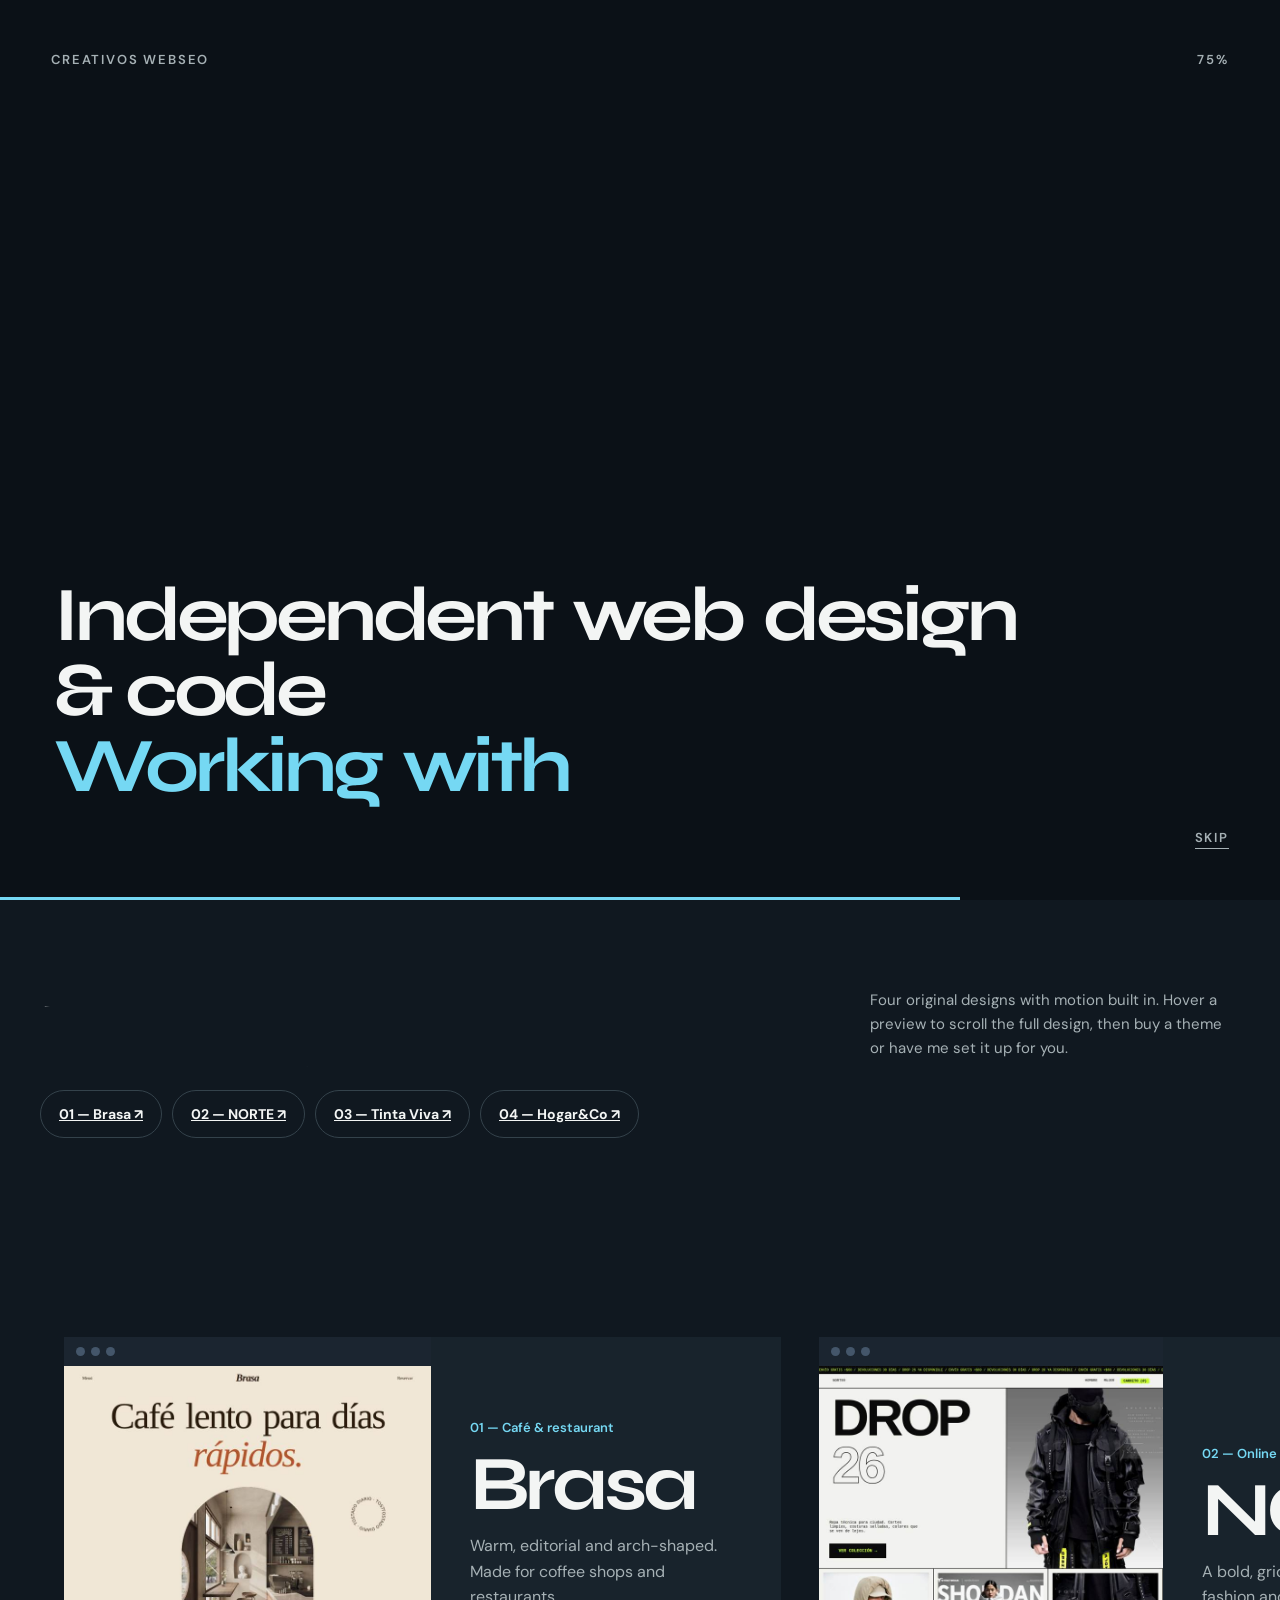
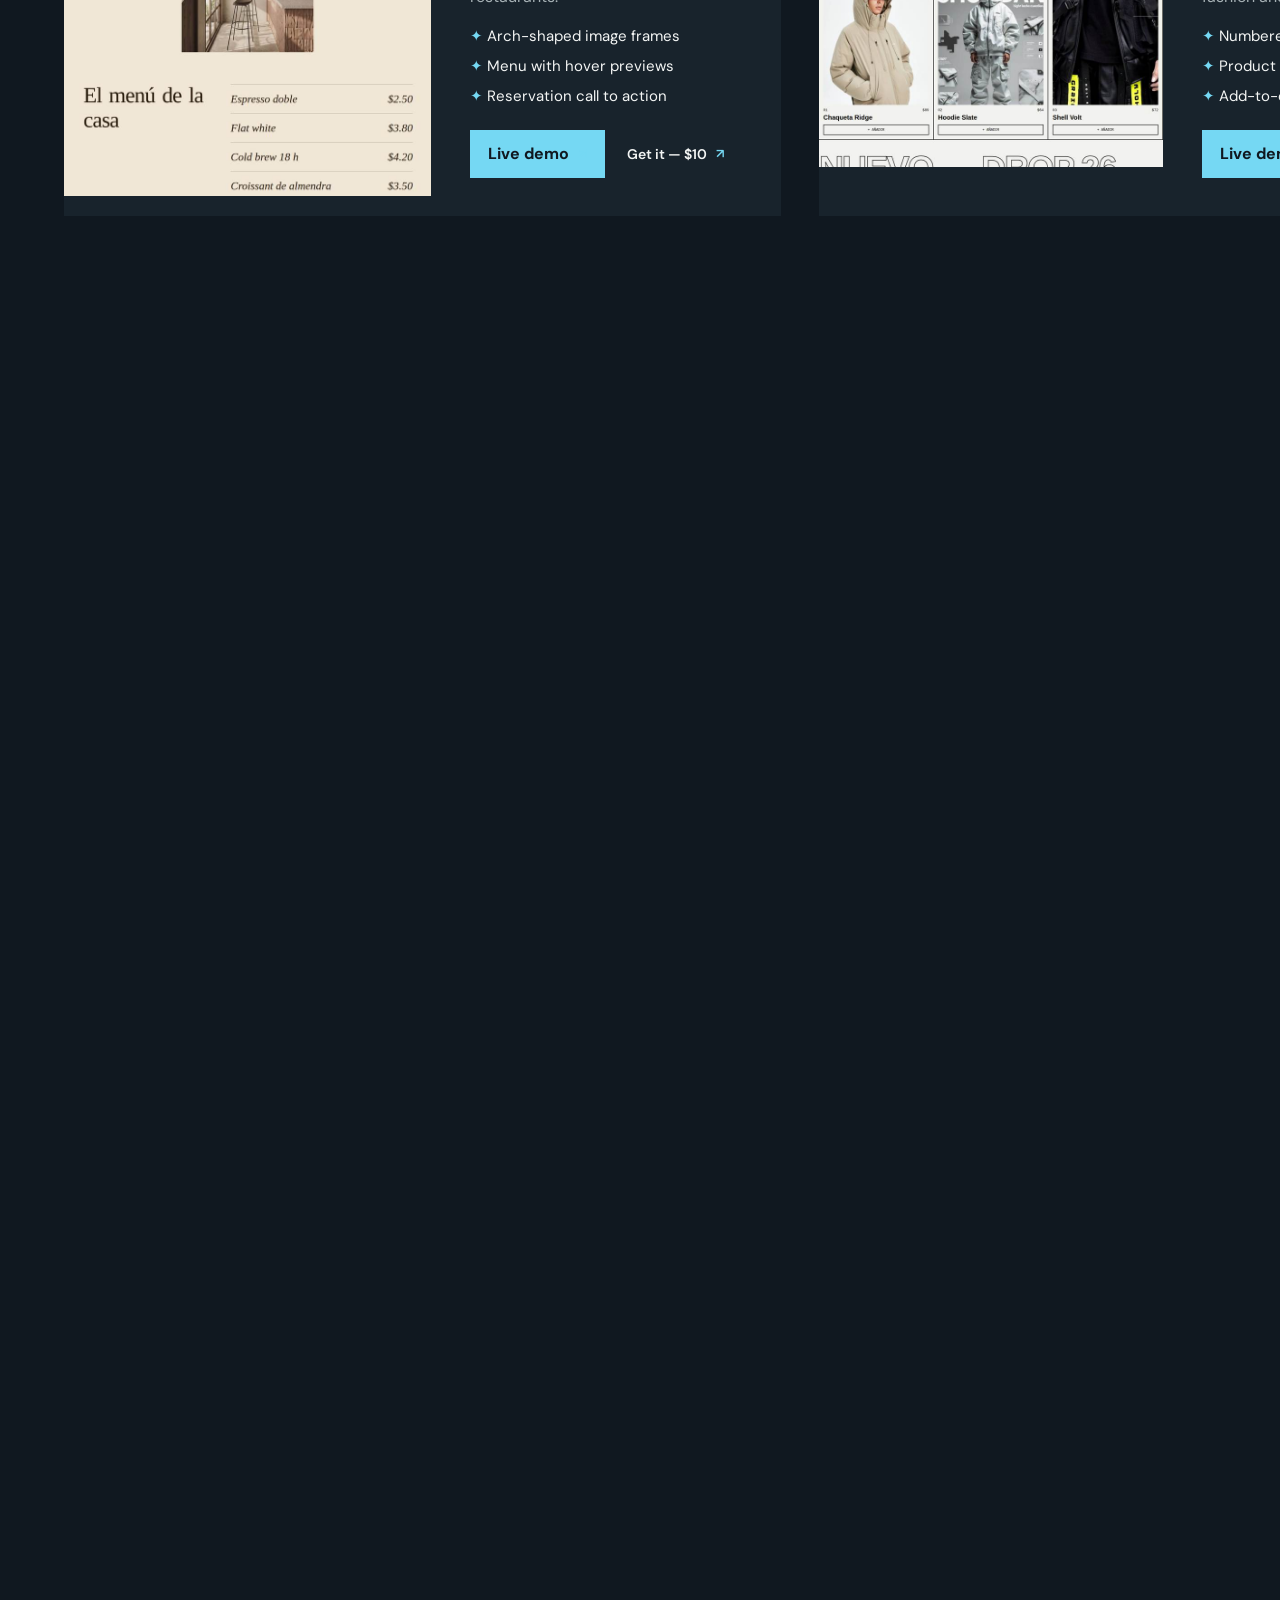
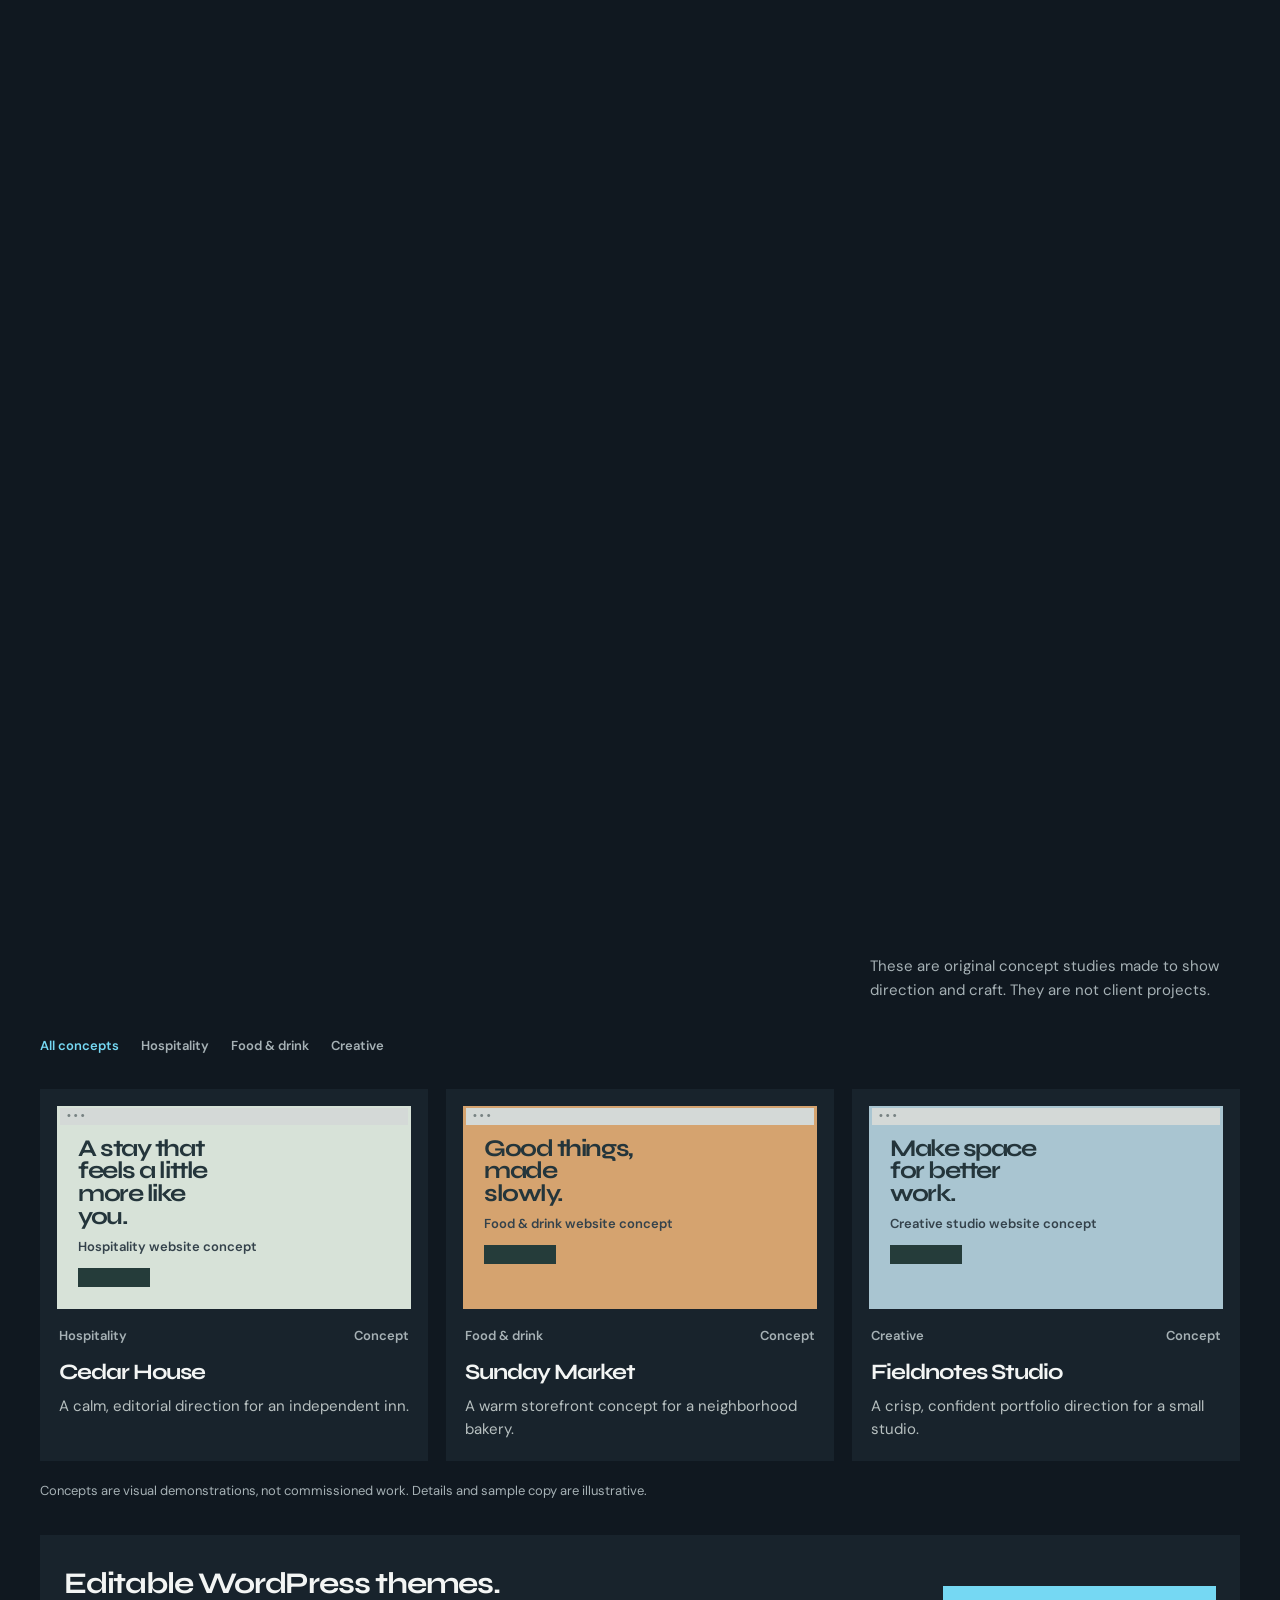
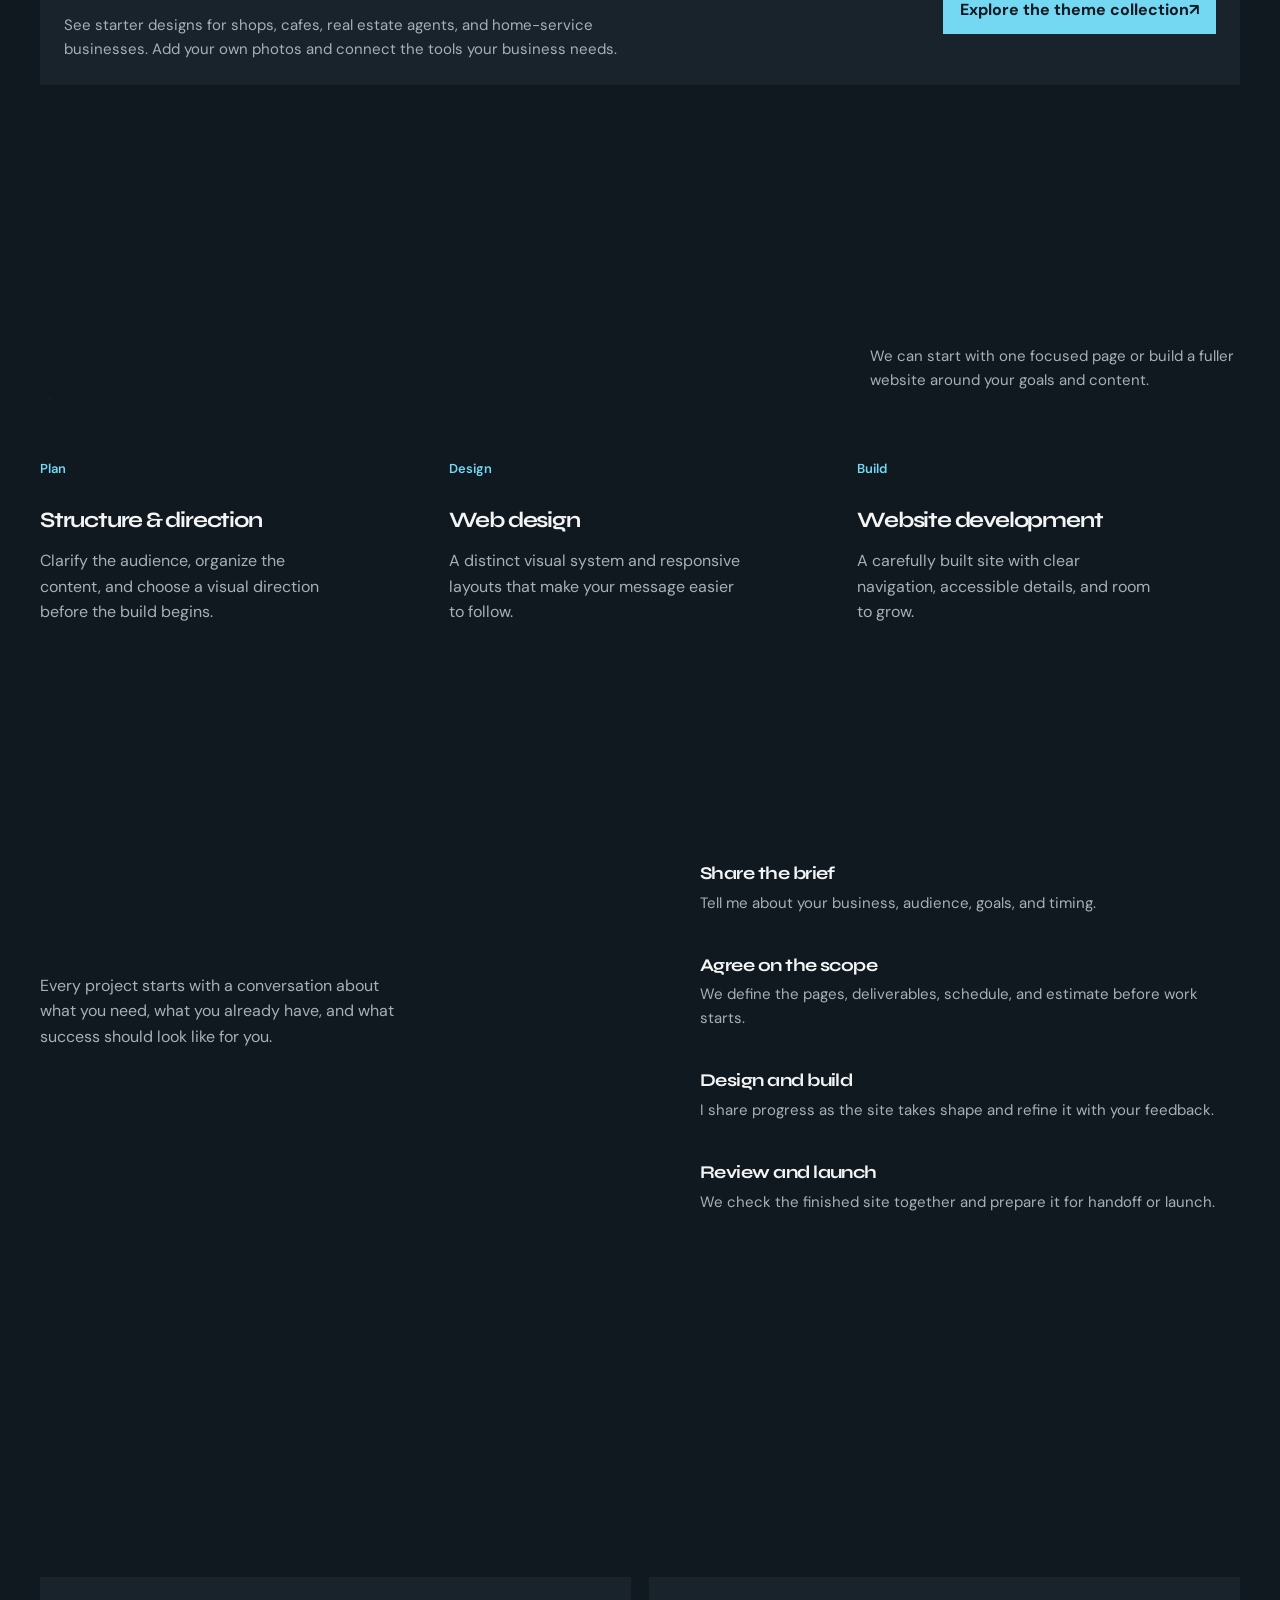
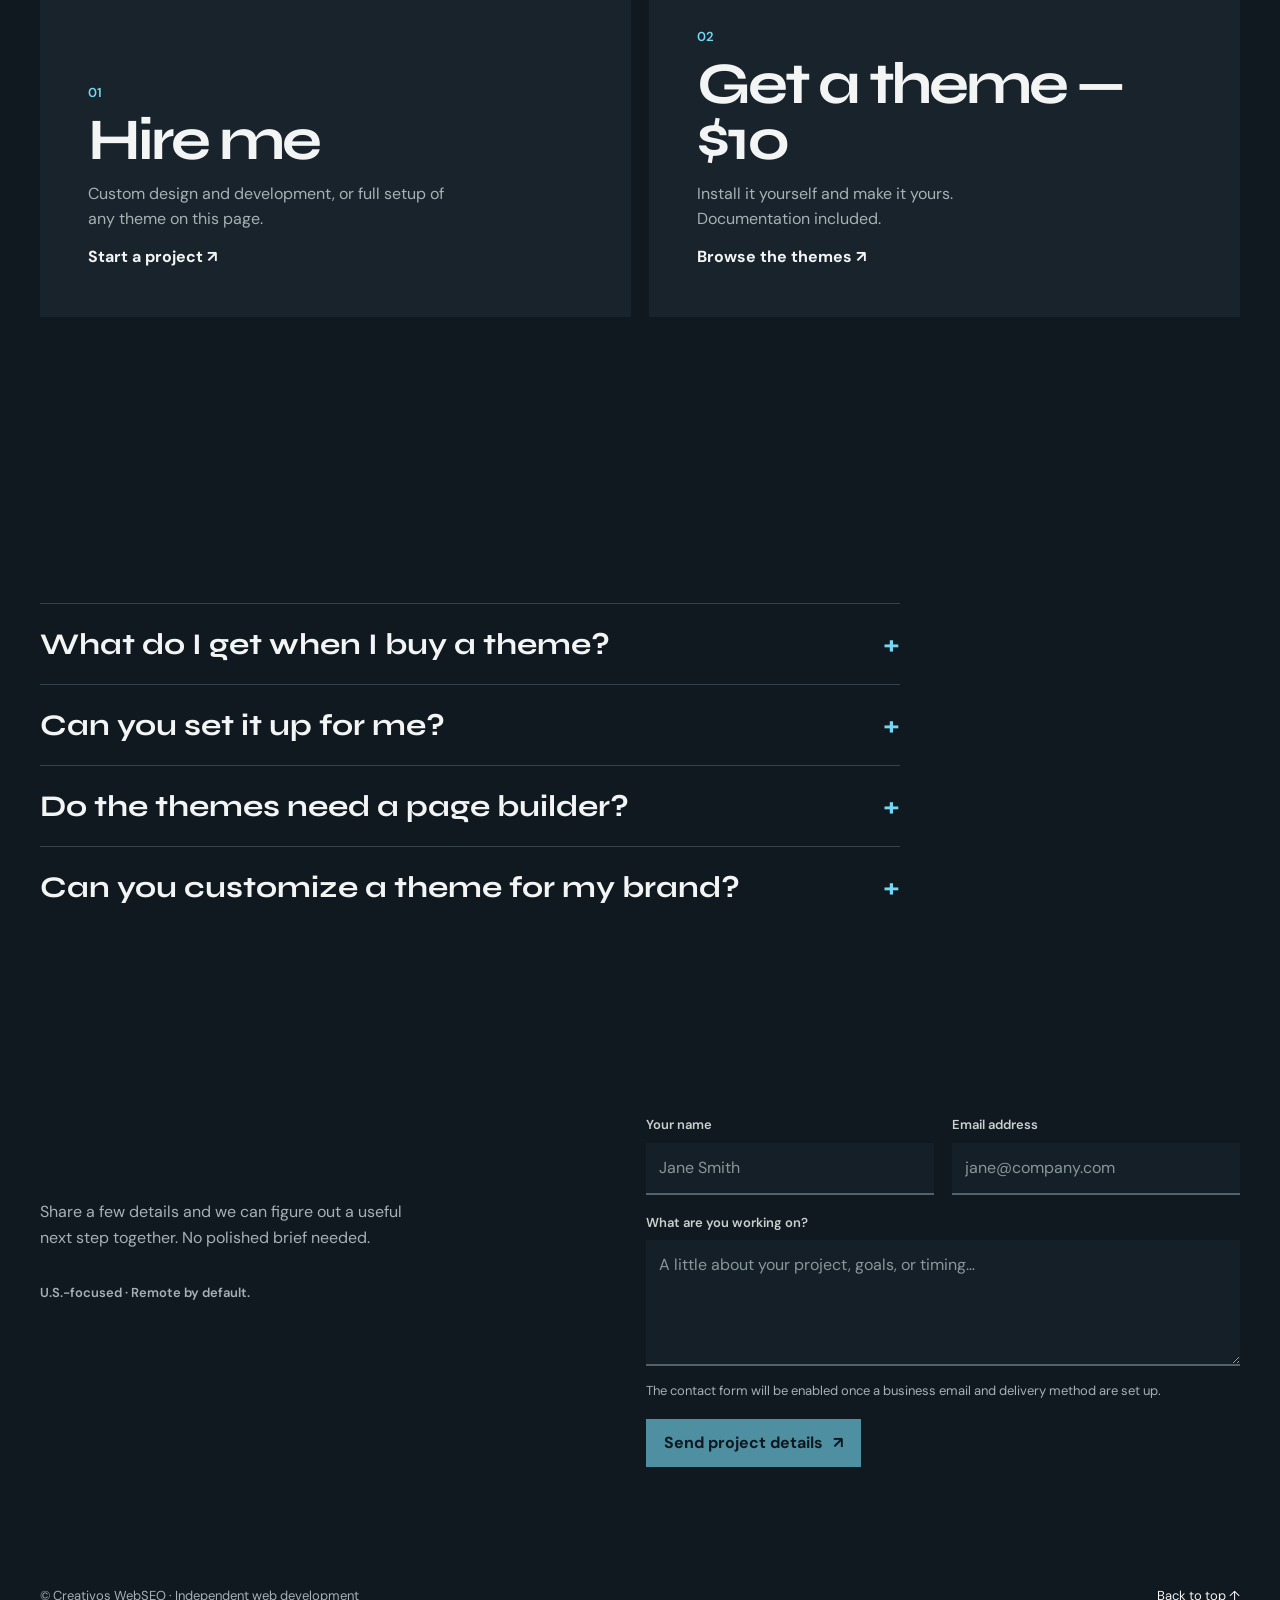
==== commit 6faf2519: "Add files via upload" ====
--- a/index.html
+++ b/index.html
@@ -125,6 +125,11 @@
 @media(hover:none){.shot .scr{animation:scr 14s ease-in-out infinite alternate}}@keyframes scr{to{background-position:50% 100%}}
 .feat{list-style:none;margin:0;padding:0;display:grid;gap:6px;color:var(--paper);font-size:15px}.feat li:before{content:"✦ ";color:var(--blue)}
 .faq{max-width:860px}.faq details{border-top:1px solid var(--line);padding:22px 0}.faq summary{cursor:pointer;font:700 clamp(20px,2.4vw,30px) Syne,sans-serif;list-style:none;display:flex;justify-content:space-between;gap:20px}.faq summary::-webkit-details-marker{display:none}.faq summary::after{content:"+";color:var(--blue)}.faq details[open] summary::after{content:"–"}.faq p{color:var(--muted);margin:14px 0 0;max-width:620px}
+.pills{display:flex;gap:10px;flex-wrap:wrap;margin:-8px 0 26px}.pills a{border:1px solid var(--line);padding:12px 18px;font-weight:700;font-size:14px;border-radius:99px;transition:background .3s,color .3s}.pills a:hover{background:var(--blue);color:var(--ink)}
+.shot{aspect-ratio:4/5;min-height:0;text-decoration:none;cursor:pointer}.slide{width:clamp(620px,56vw,1500px);min-height:0;grid-template-columns:1.05fr 1fr}
+:root{--max:clamp(1200px,80vw,2100px)}
+@media(min-width:1700px){.section-head h2{font-size:clamp(58px,3.4vw,120px);max-width:none}.hero h1{font-size:clamp(84px,6vw,170px)}.section-head p,.hero-copy{font-size:clamp(17px,1.05vw,26px)}.content-section{padding:clamp(94px,7vw,190px) 0}}
+@media(max-width:700px){.slide{width:100%;grid-template-columns:1fr}.shot{aspect-ratio:auto;min-height:420px}}
 </style>
 <script>document.documentElement.classList.add('js')</script></head>
 <body><div class="pl" id="pl"><small class="pt">Creativos WebSEO</small><small class="pcount"><span id="pc">0</span>%</small><div class="pt2"><div class="pline" id="l1" aria-live="off"></div><div class="pline b" id="l2"></div></div><button class="pskip" id="pskip" type="button">Skip</button><span class="pbar"></span></div><div class="cur" id="cur" aria-hidden="true"></div>
@@ -163,7 +168,7 @@
         </div>
       </div>
     </section>
-    <div class="mq" aria-hidden="true"><div>Web design <em>✦</em> WordPress themes <em>✦</em> Custom builds <em>✦</em> Web design <em>✦</em> WordPress themes <em>✦</em> Custom builds <em>✦</em> Web design <em>✦</em> WordPress themes <em>✦</em> Custom builds <em>✦</em> Web design <em>✦</em> WordPress themes <em>✦</em> Custom builds <em>✦</em> </div></div><section class="content-section" id="themes"><div class="shell"><div class="section-head"><div><h2>WordPress themes, ready to launch.</h2></div><p>Four original designs with motion built in. Hover a preview to scroll the full design, then buy a theme or have me set it up for you.</p></div></div><div class="hz"><div class="hzs"><div class="track"><article class="slide"><div class="shot"><i class="bar"><u></u><u></u><u></u></i><div class="scr" role="img" aria-label="Brasa theme full-page preview" style="background-image:url([data-uri])"></div></div><div class="sinfo"><span>01 — Café &amp; restaurant</span><h3>Brasa</h3><p>Warm, editorial and arch-shaped. Made for coffee shops and restaurants.</p><ul class="feat"><li>Arch-shaped image frames</li><li>Menu with hover previews</li><li>Reservation call to action</li></ul><div class="sbtn"><a class="button" href="wordpress-templates/index.html#cafe">Live demo <span aria-hidden="true">↗</span></a><a class="text-link" href="#offer">Get it — $10 <span aria-hidden="true">↗</span></a></div></div></article><article class="slide"><div class="shot"><i class="bar"><u></u><u></u><u></u></i><div class="scr" role="img" aria-label="NORTE theme full-page preview" style="background-image:url([data-uri])"></div></div><div class="sinfo"><span>02 — Online store</span><h3>NORTE</h3><p>A bold, grid-driven storefront for fashion and online shops.</p><ul class="feat"><li>Numbered product grid</li><li>Product detail pages</li><li>Add-to-cart layout</li></ul><div class="sbtn"><a class="button" href="demos/norte/index.html">Live demo <span aria-hidden="true">↗</span></a><a class="text-link" href="#offer">Get it — $10 <span aria-hidden="true">↗</span></a></div></div></article><article class="slide"><div class="shot"><i class="bar"><u></u><u></u><u></u></i><div class="scr" role="img" aria-label="Tinta Viva theme full-page preview" style="background-image:url([data-uri])"></div></div><div class="sinfo"><span>03 — Tattoo studio</span><h3>Tinta Viva</h3><p>Dark, dramatic and typographic. Made for artists and studios.</p><ul class="feat"><li>Artist roster with previews</li><li>Flash design gallery</li><li>Booking call to action</li></ul><div class="sbtn"><a class="button" href="wordpress-templates/index.html#tattoo">Live demo <span aria-hidden="true">↗</span></a><a class="text-link" href="#offer">Get it — $10 <span aria-hidden="true">↗</span></a></div></div></article><article class="slide"><div class="shot"><i class="bar"><u></u><u></u><u></u></i><div class="scr" role="img" aria-label="Hogar&amp;Co theme full-page preview" style="background-image:url([data-uri]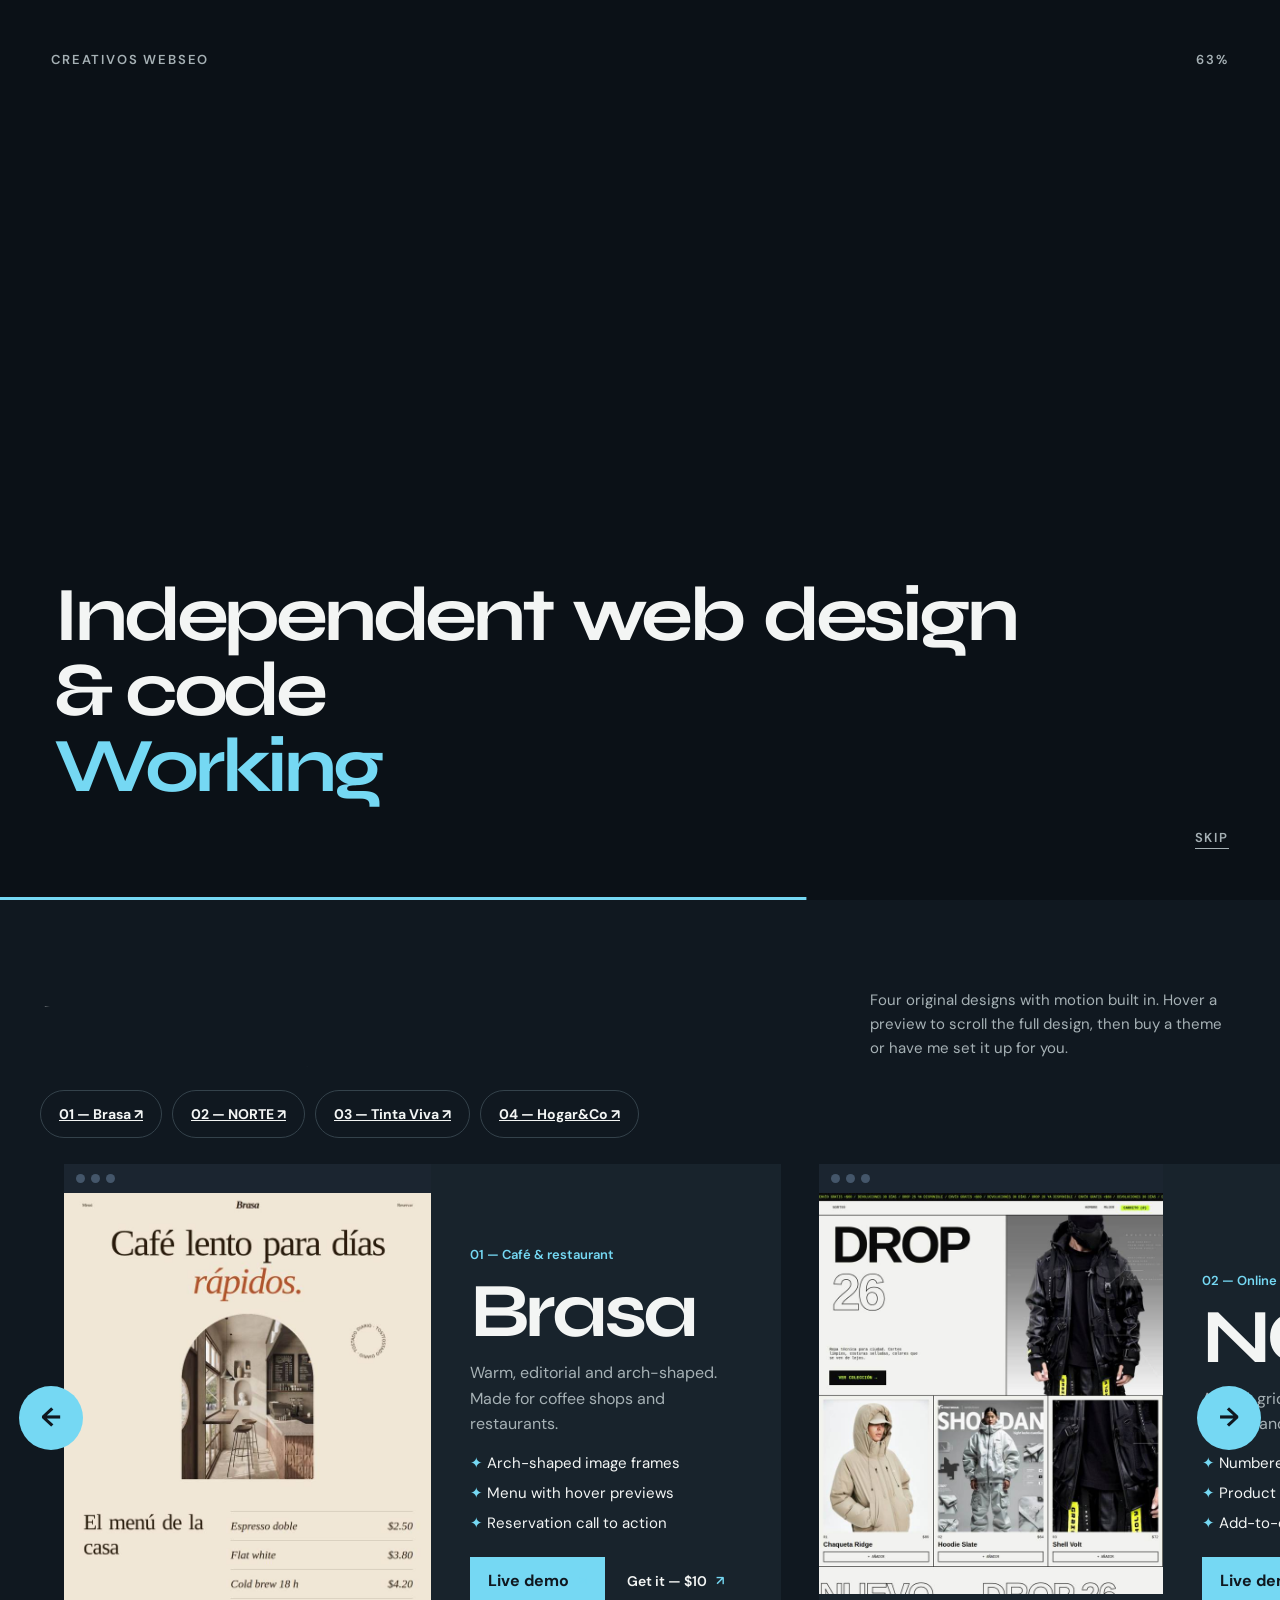
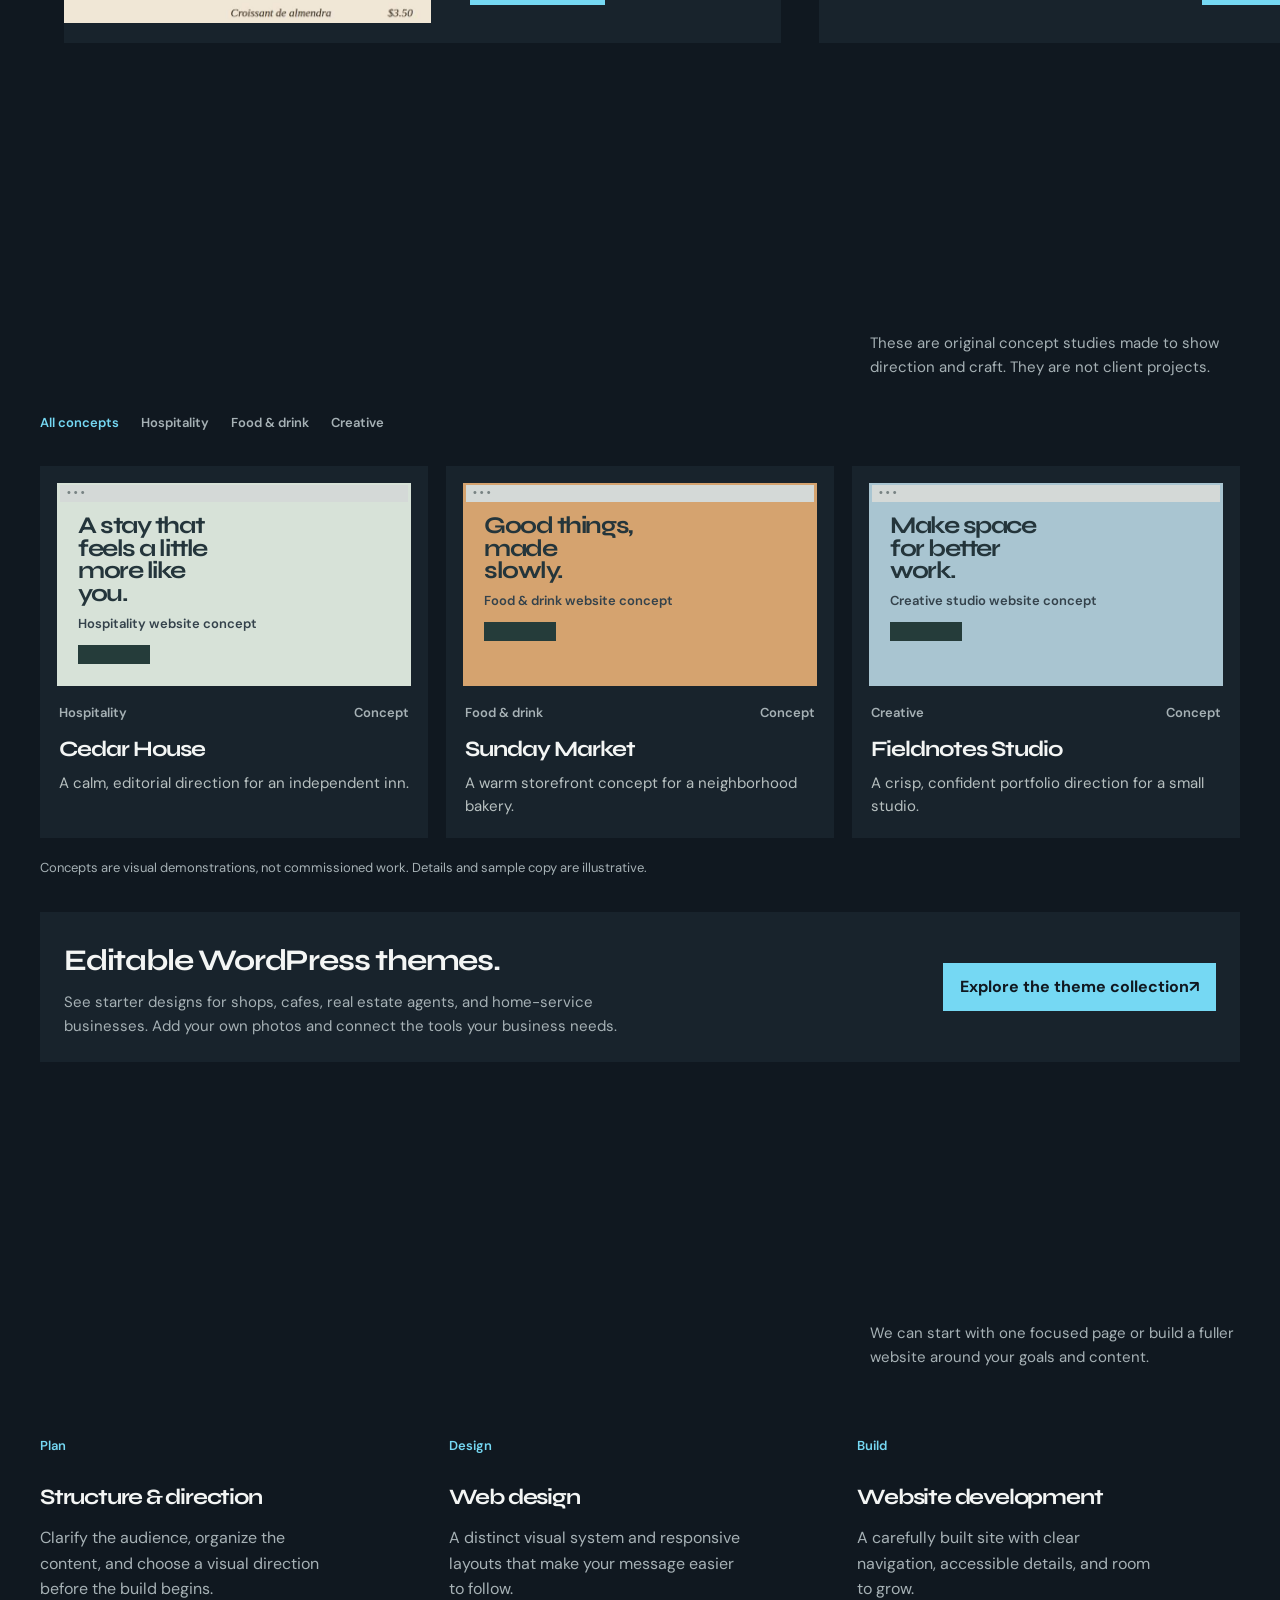
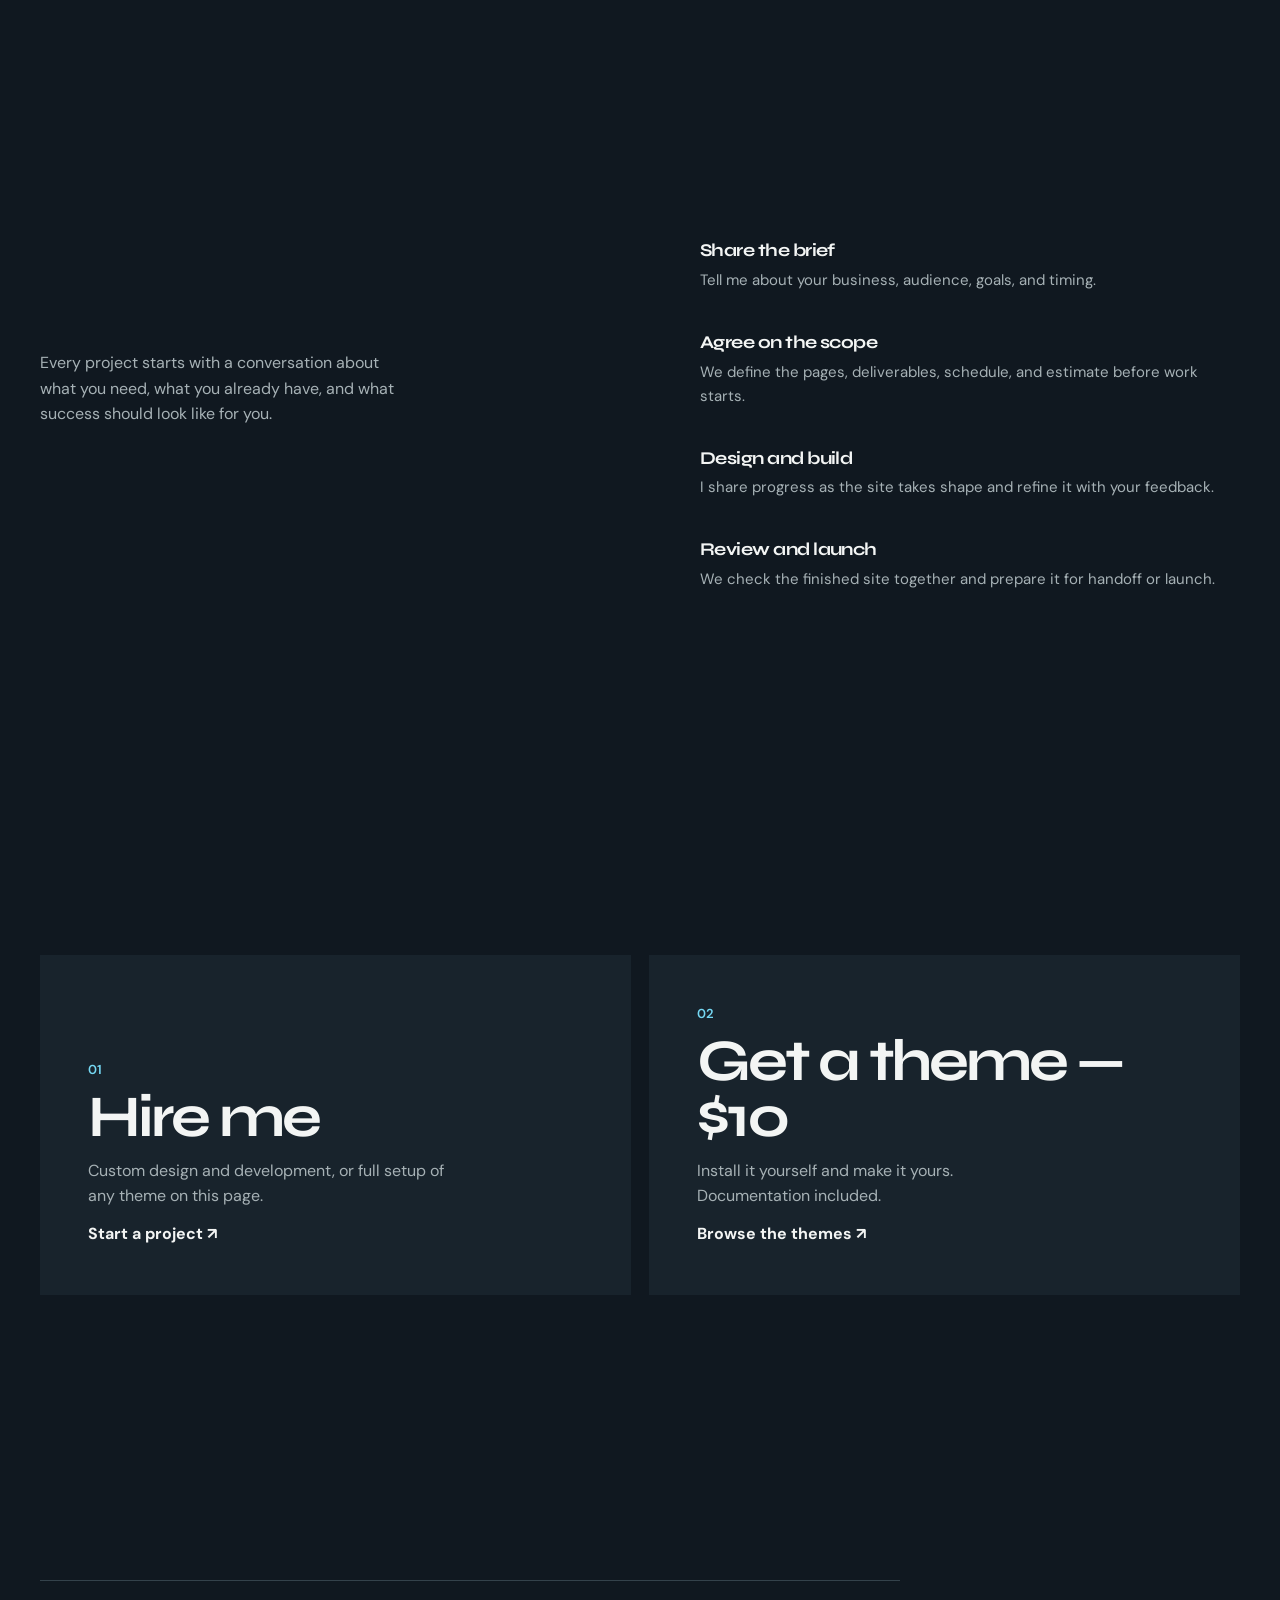
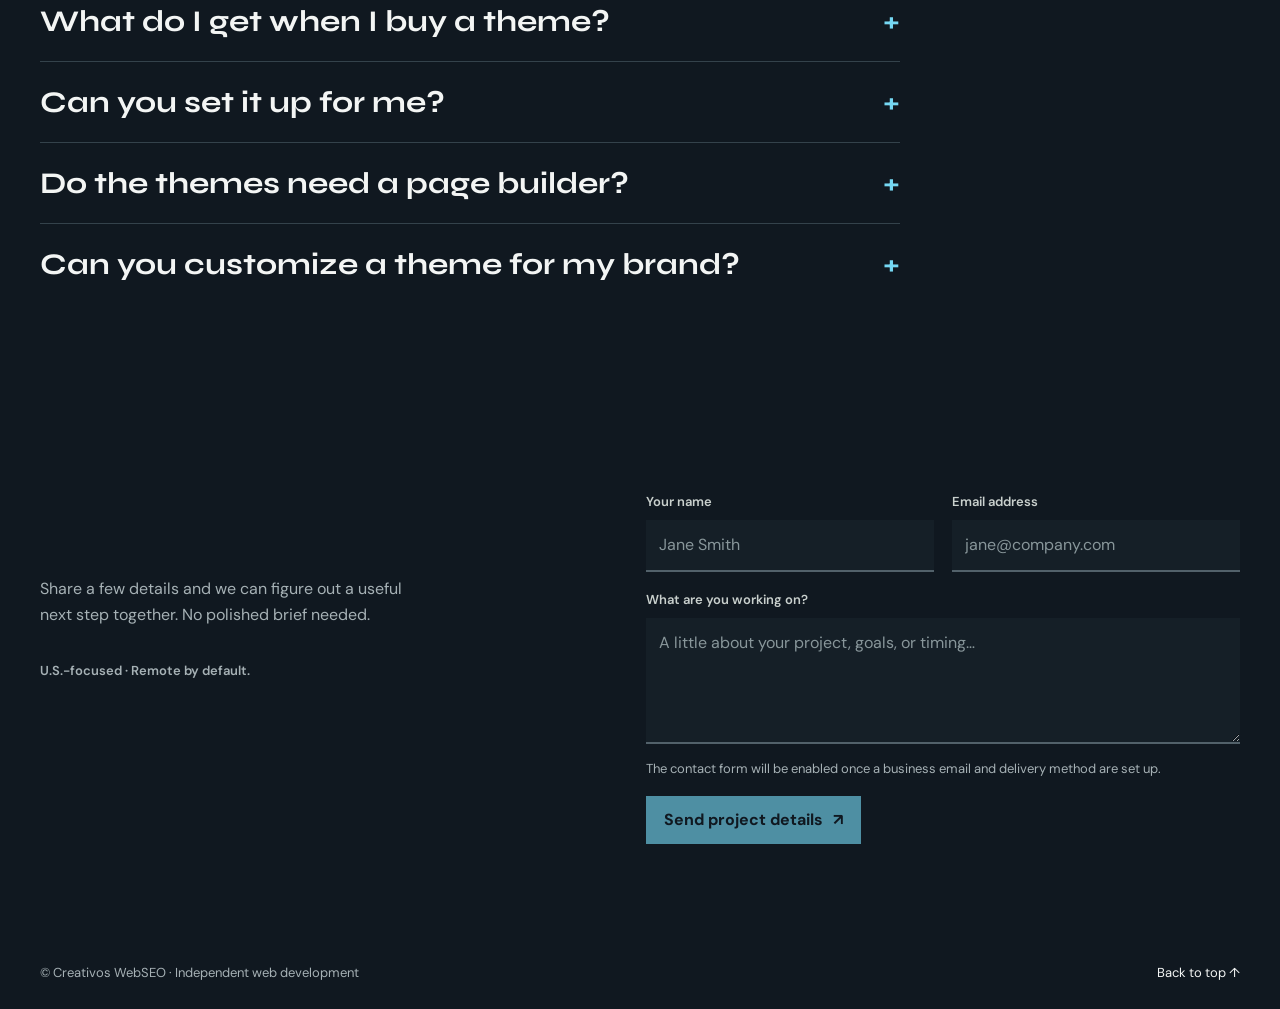
==== commit 7d2a097c: "Add files via upload" ====
--- a/index.html
+++ b/index.html
@@ -130,6 +130,9 @@
 :root{--max:clamp(1200px,80vw,2100px)}
 @media(min-width:1700px){.section-head h2{font-size:clamp(58px,3.4vw,120px);max-width:none}.hero h1{font-size:clamp(84px,6vw,170px)}.section-head p,.hero-copy{font-size:clamp(17px,1.05vw,26px)}.content-section{padding:clamp(94px,7vw,190px) 0}}
 @media(max-width:700px){.slide{width:100%;grid-template-columns:1fr}.shot{aspect-ratio:auto;min-height:420px}}
+.carousel{position:relative}.carousel .track{display:flex;gap:3vw;width:auto;overflow-x:auto;scroll-snap-type:x mandatory;scroll-behavior:smooth;padding:0 5vw 28px;scrollbar-width:none;cursor:grab;transform:none!important}.carousel .track::-webkit-scrollbar{display:none}.carousel .track.drag{cursor:grabbing;scroll-snap-type:none;scroll-behavior:auto}.carousel .slide{flex:none;scroll-snap-align:center}
+.car-btn{position:absolute;top:50%;z-index:5;width:64px;height:64px;border-radius:50%;border:0;background:var(--blue);color:var(--ink);font-size:26px;font-weight:700;cursor:pointer;transform:translateY(-50%);transition:scale .3s}.car-btn:hover{scale:1.1}.car-btn.prev{left:1.5vw}.car-btn.next{right:1.5vw}
+@media(max-width:700px){.car-btn{display:none}.carousel .track{flex-direction:column;overflow:visible;scroll-snap-type:none}}
 </style>
 <script>document.documentElement.classList.add('js')</script></head>
 <body><div class="pl" id="pl"><small class="pt">Creativos WebSEO</small><small class="pcount"><span id="pc">0</span>%</small><div class="pt2"><div class="pline" id="l1" aria-live="off"></div><div class="pline b" id="l2"></div></div><button class="pskip" id="pskip" type="button">Skip</button><span class="pbar"></span></div><div class="cur" id="cur" aria-hidden="true"></div>
@@ -168,7 +171,7 @@
         </div>
       </div>
     </section>
-    <div class="mq" aria-hidden="true"><div>Web design <em>✦</em> WordPress themes <em>✦</em> Custom builds <em>✦</em> Web design <em>✦</em> WordPress themes <em>✦</em> Custom builds <em>✦</em> Web design <em>✦</em> WordPress themes <em>✦</em> Custom builds <em>✦</em> Web design <em>✦</em> WordPress themes <em>✦</em> Custom builds <em>✦</em> </div></div><section class="content-section" id="themes"><div class="shell"><div class="section-head"><div><h2>WordPress themes, ready to launch.</h2></div><p>Four original designs with motion built in. Hover a preview to scroll the full design, then buy a theme or have me set it up for you.</p></div></div><div class="shell"><nav class="pills" aria-label="Theme demos"><a href="demos/templates/index.html#cafe">01 — Brasa ↗</a><a href="demos/norte/index.html">02 — NORTE ↗</a><a href="demos/templates/index.html#tattoo">03 — Tinta Viva ↗</a><a href="demos/templates/index.html#inmu">04 — Hogar&amp;Co ↗</a></nav></div><div class="hz"><div class="hzs"><div class="track"><article class="slide"><a class="shot" href="demos/templates/index.html#cafe" aria-label="Open the live demo"><i class="bar"><u></u><u></u><u></u></i><div class="scr" role="img" aria-label="Brasa theme full-page preview" style="background-image:url([data-uri])"></div></a><div class="sinfo"><span>01 — Café &amp; restaurant</span><h3>Brasa</h3><p>Warm, editorial and arch-shaped. Made for coffee shops and restaurants.</p><ul class="feat"><li>Arch-shaped image frames</li><li>Menu with hover previews</li><li>Reservation call to action</li></ul><div class="sbtn"><a class="button" href="demos/templates/index.html#cafe">Live demo <span aria-hidden="true">↗</span></a><a class="text-link" href="#offer">Get it — $10 <span aria-hidden="true">↗</span></a></div></div></article><article class="slide"><a class="shot" href="demos/norte/index.html" aria-label="Open the live demo"><i class="bar"><u></u><u></u><u></u></i><div class="scr" role="img" aria-label="NORTE theme full-page preview" style="background-image:url([data-uri])"></div></a><div class="sinfo"><span>02 — Online store</span><h3>NORTE</h3><p>A bold, grid-driven storefront for fashion and online shops.</p><ul class="feat"><li>Numbered product grid</li><li>Product detail pages</li><li>Add-to-cart layout</li></ul><div class="sbtn"><a class="button" href="demos/norte/index.html">Live demo <span aria-hidden="true">↗</span></a><a class="text-link" href="#offer">Get it — $10 <span aria-hidden="true">↗</span></a></div></div></article><article class="slide"><a class="shot" href="demos/templates/index.html#tattoo" aria-label="Open the live demo"><i class="bar"><u></u><u></u><u></u></i><div class="scr" role="img" aria-label="Tinta Viva theme full-page preview" style="background-image:url([data-uri]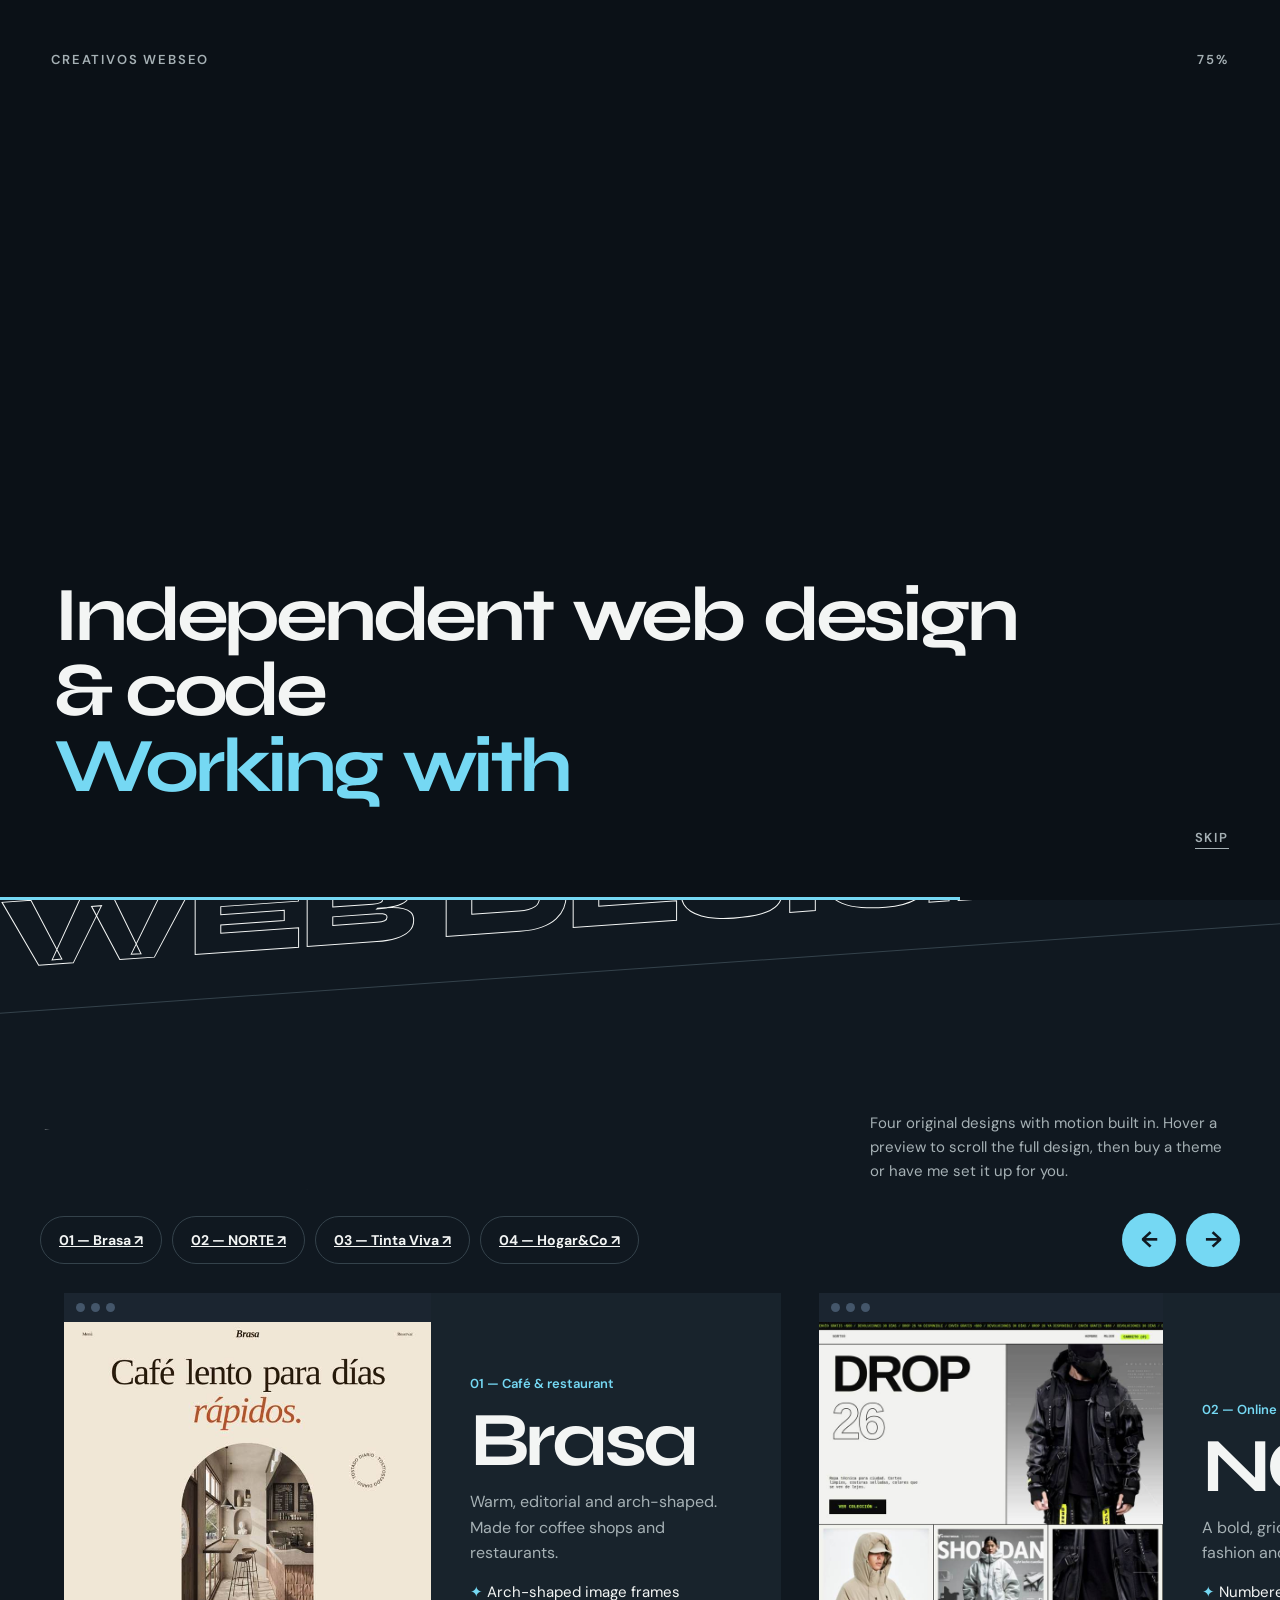
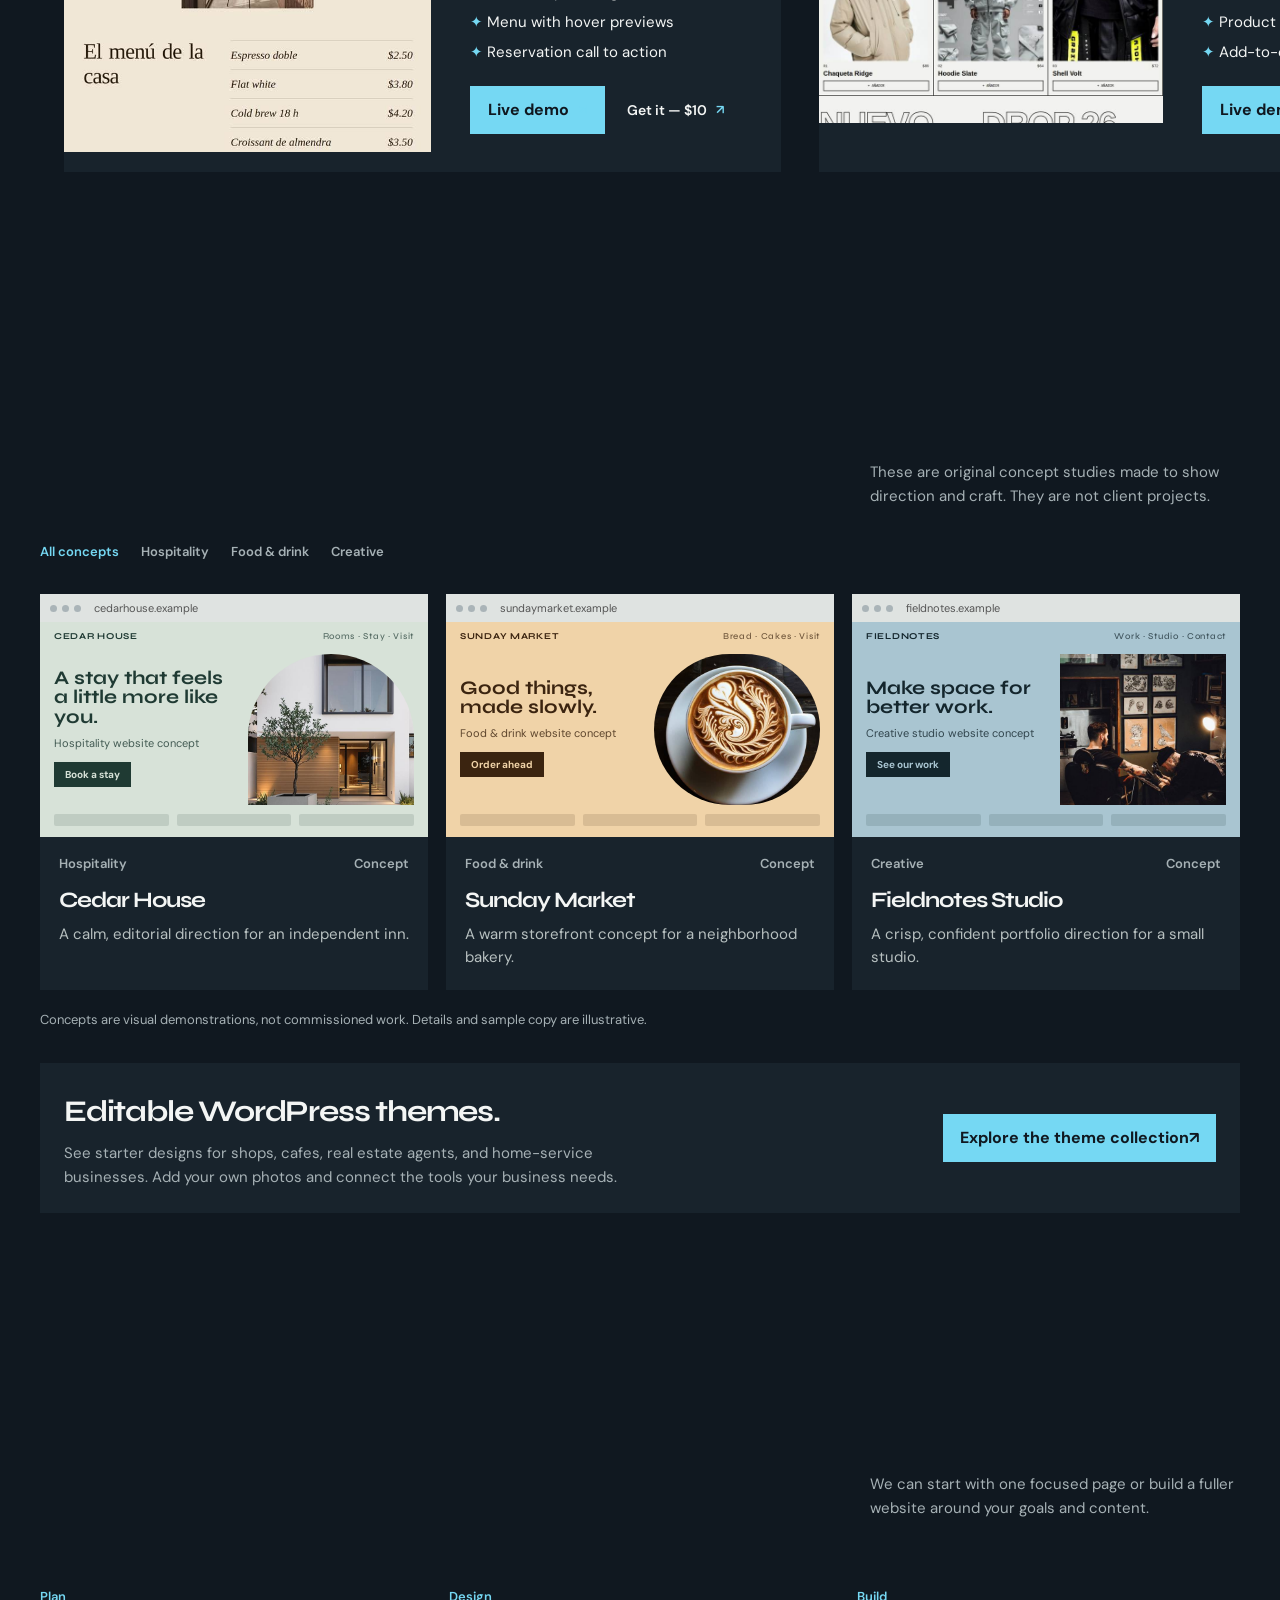
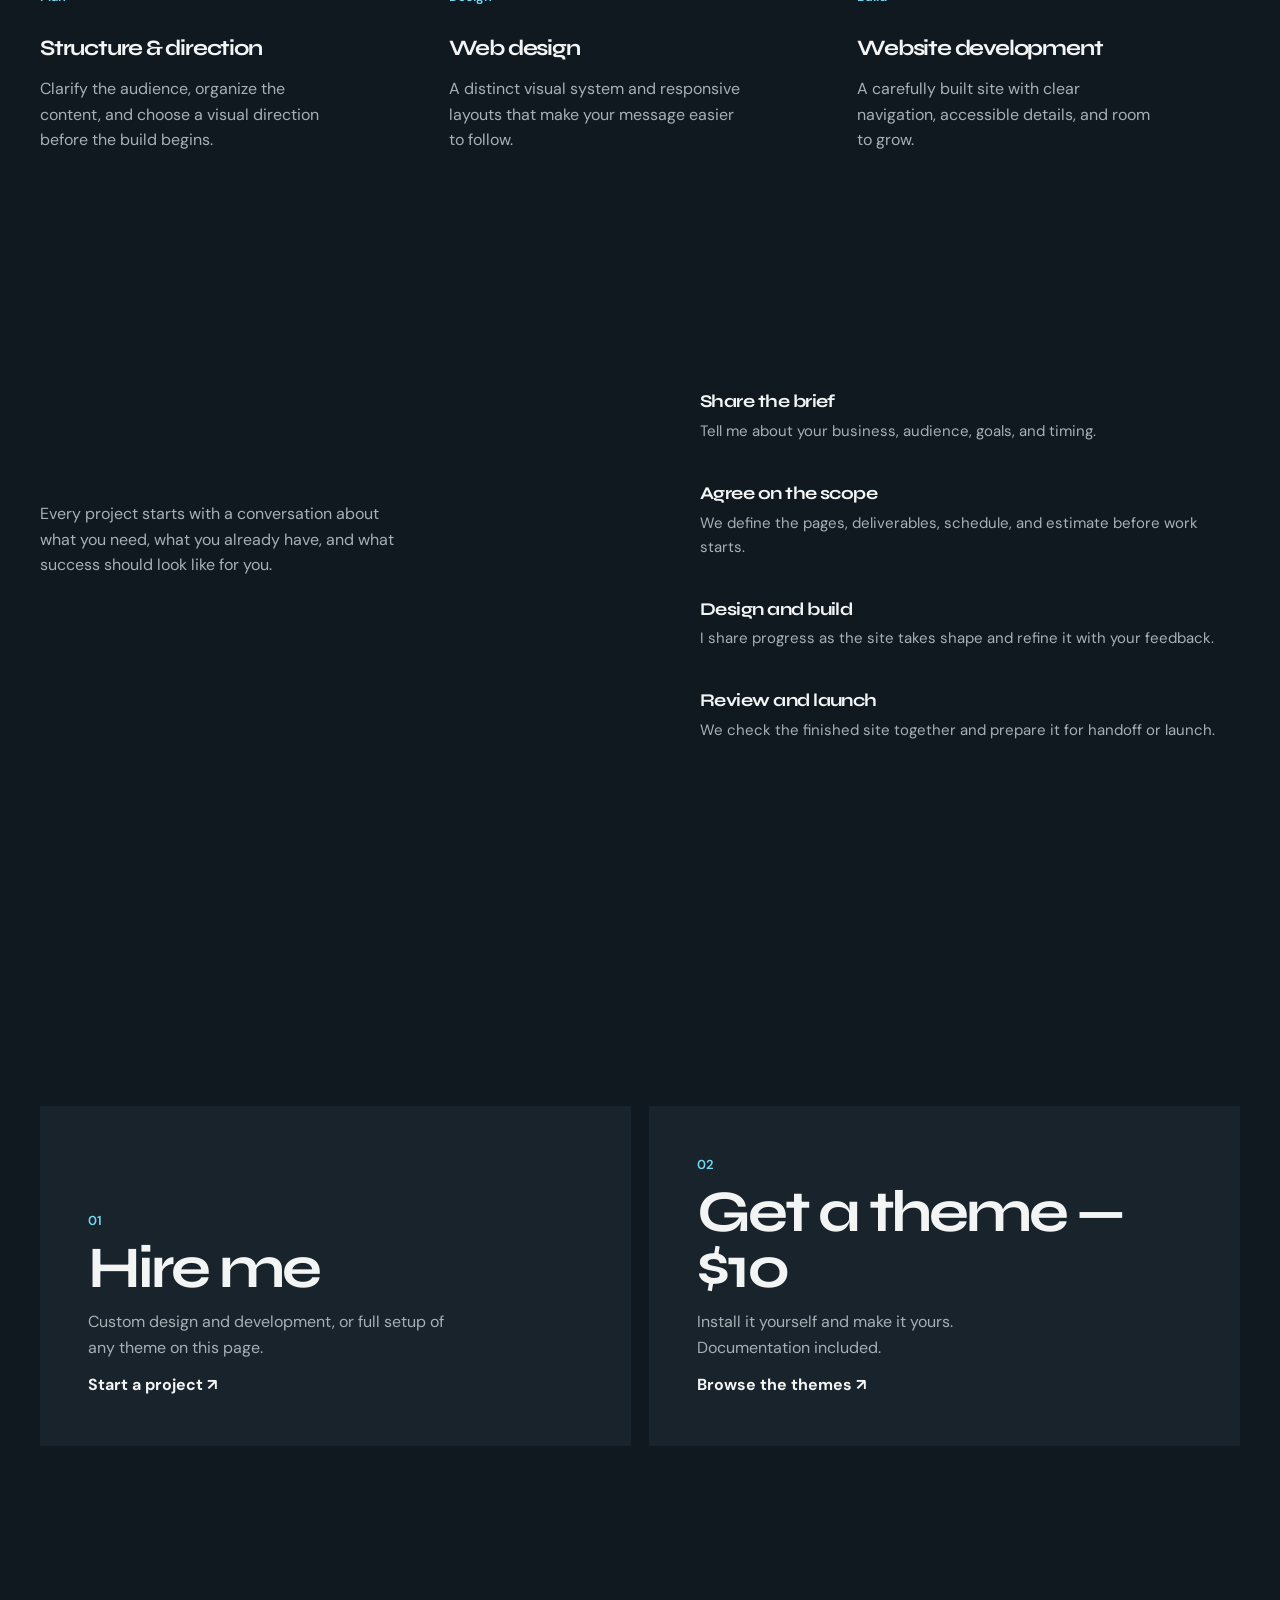
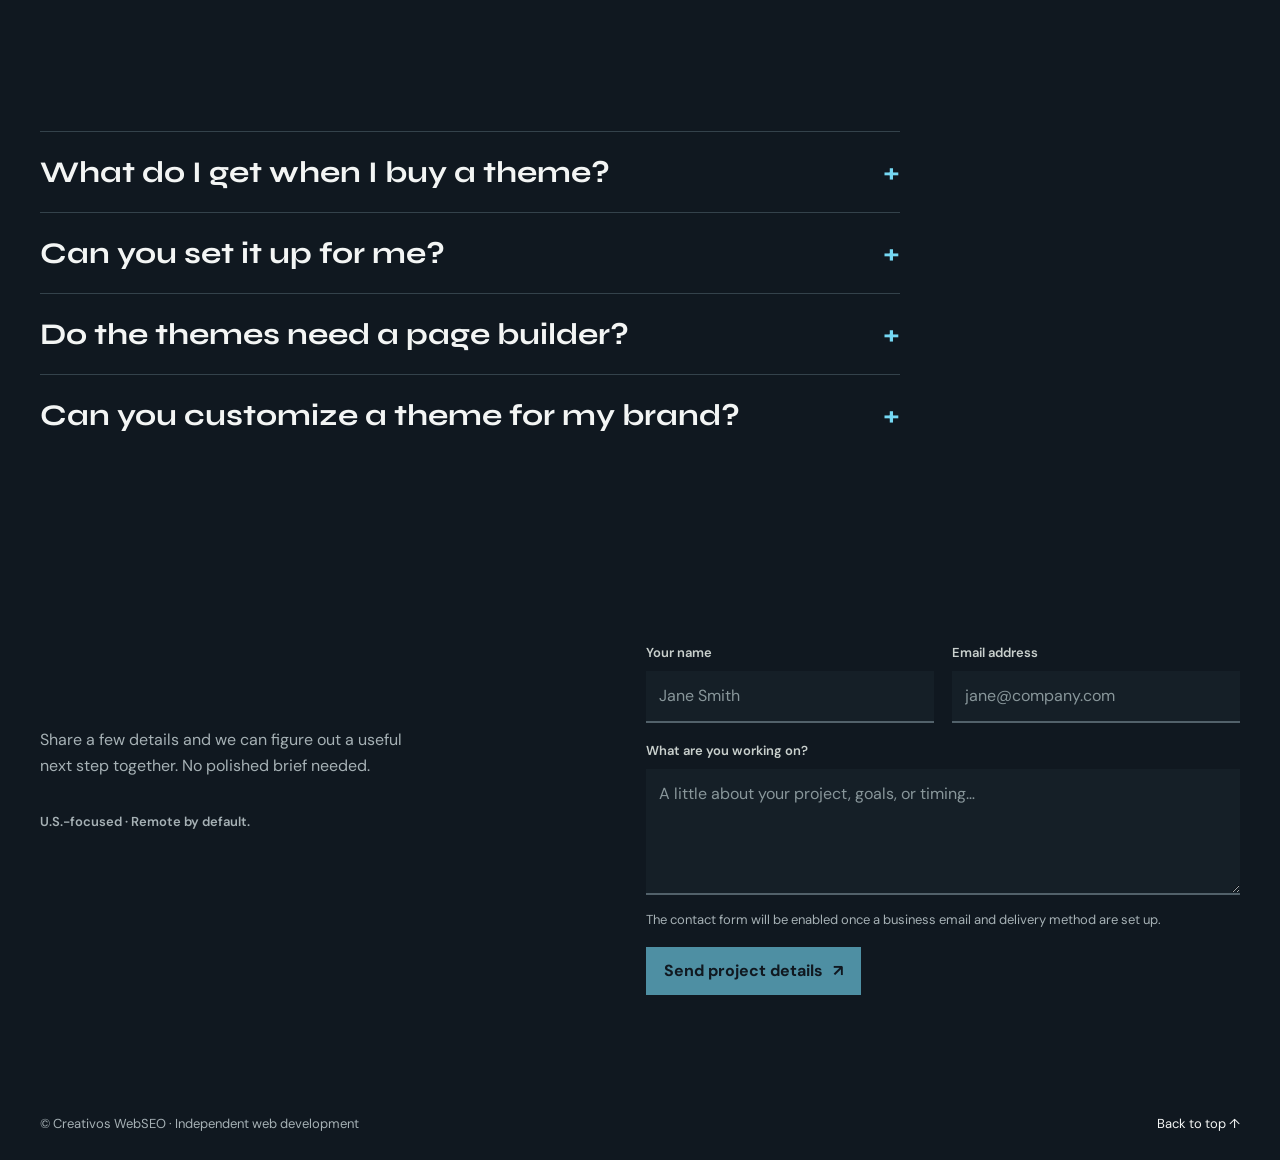
==== commit 3996d4b7: "Add files via upload" ====
--- a/index.html
+++ b/index.html
@@ -133,7 +133,16 @@
 .carousel{position:relative}.carousel .track{display:flex;gap:3vw;width:auto;overflow-x:auto;scroll-snap-type:x mandatory;scroll-behavior:smooth;padding:0 5vw 28px;scrollbar-width:none;cursor:grab;transform:none!important}.carousel .track::-webkit-scrollbar{display:none}.carousel .track.drag{cursor:grabbing;scroll-snap-type:none;scroll-behavior:auto}.carousel .slide{flex:none;scroll-snap-align:center}
 .car-btn{position:absolute;top:50%;z-index:5;width:64px;height:64px;border-radius:50%;border:0;background:var(--blue);color:var(--ink);font-size:26px;font-weight:700;cursor:pointer;transform:translateY(-50%);transition:scale .3s}.car-btn:hover{scale:1.1}.car-btn.prev{left:1.5vw}.car-btn.next{right:1.5vw}
 @media(max-width:700px){.car-btn{display:none}.carousel .track{flex-direction:column;overflow:visible;scroll-snap-type:none}}
-</style>
+:root{--s1:url([data-uri]);--s2:url([data-uri]);--s3:url([data-uri]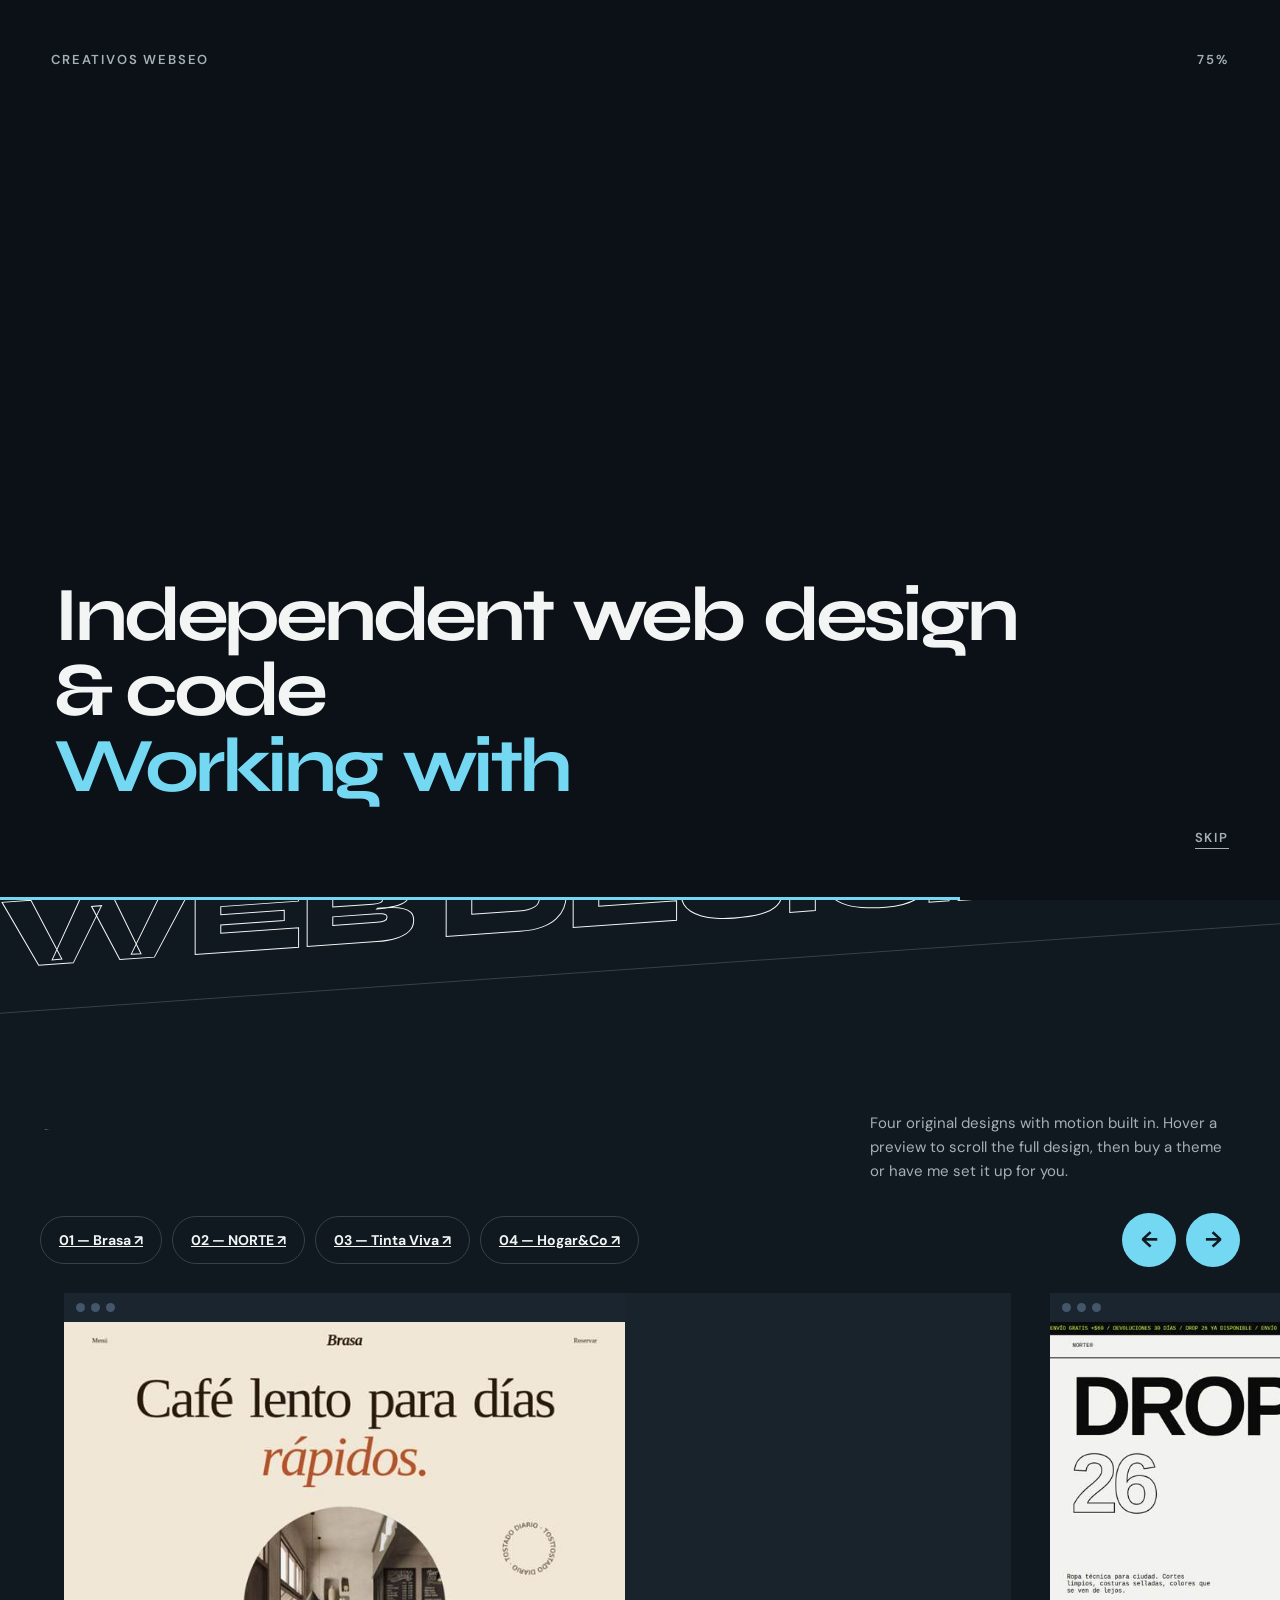
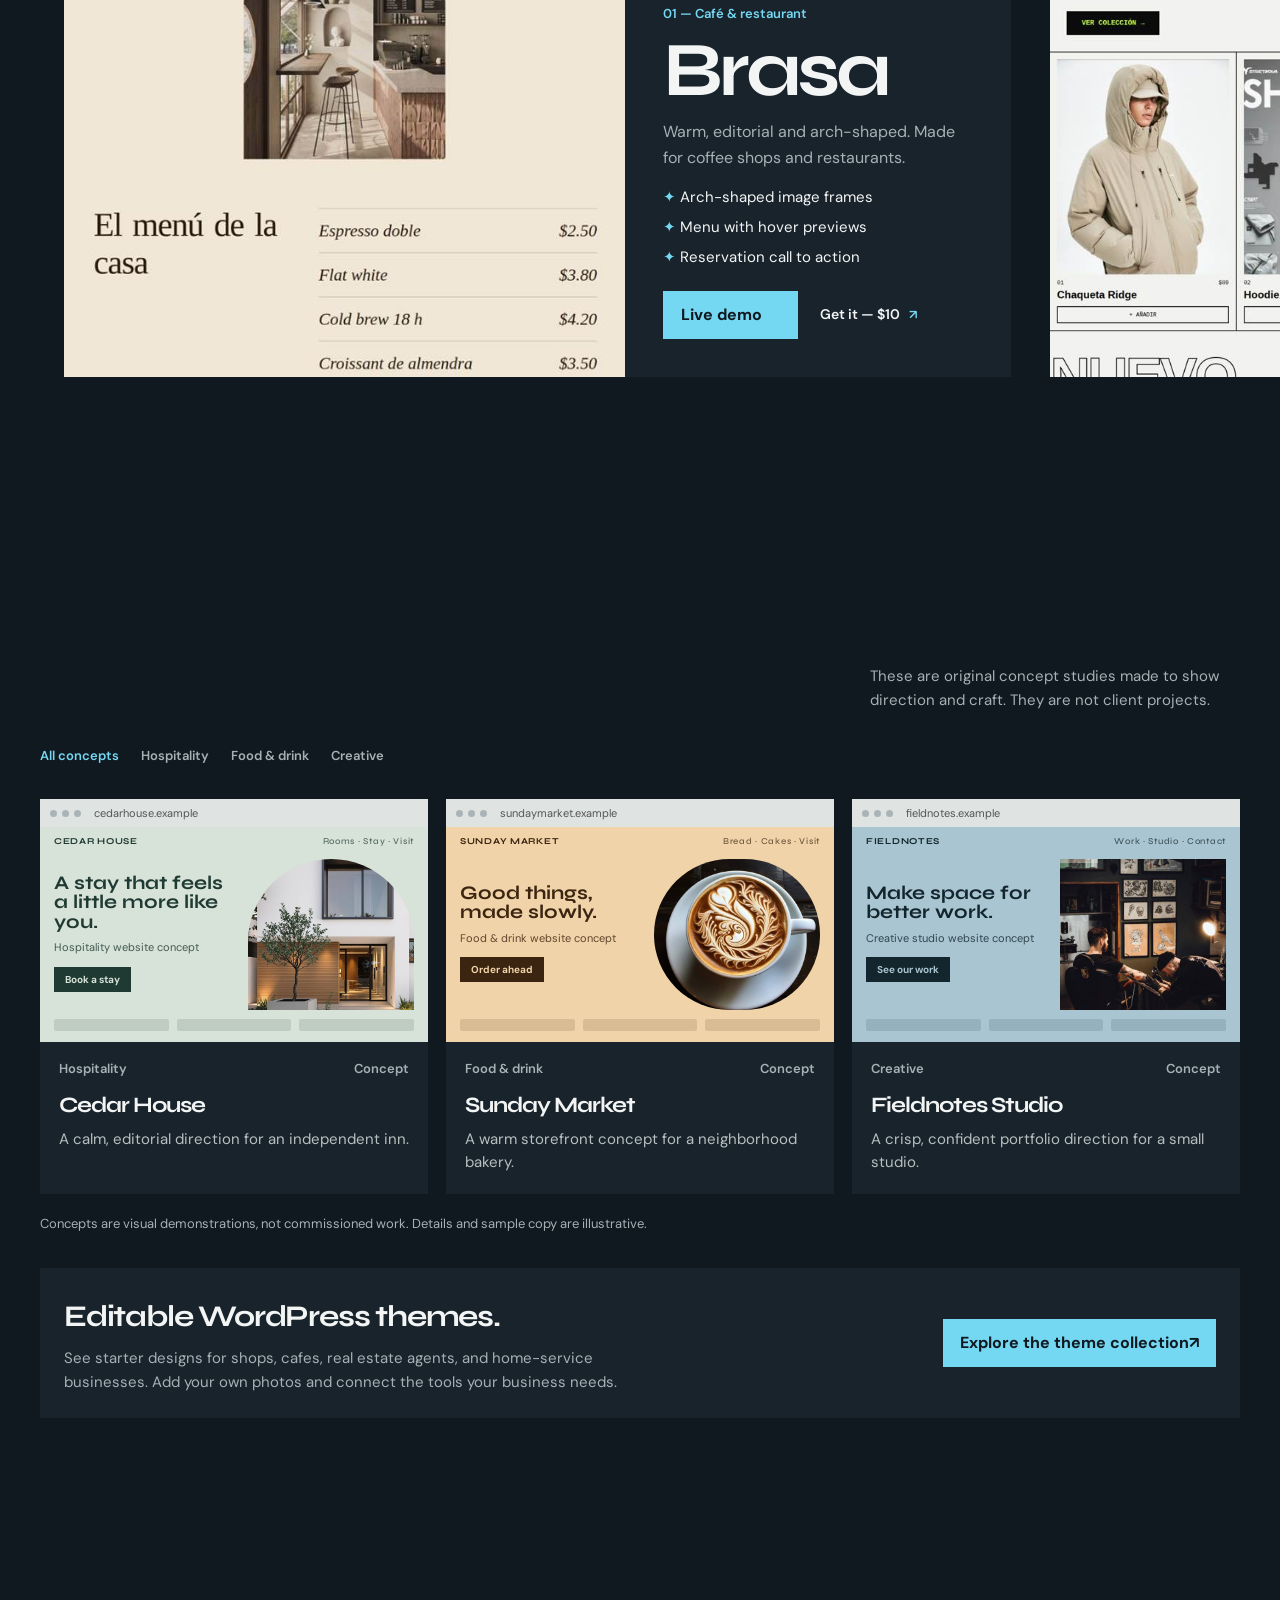
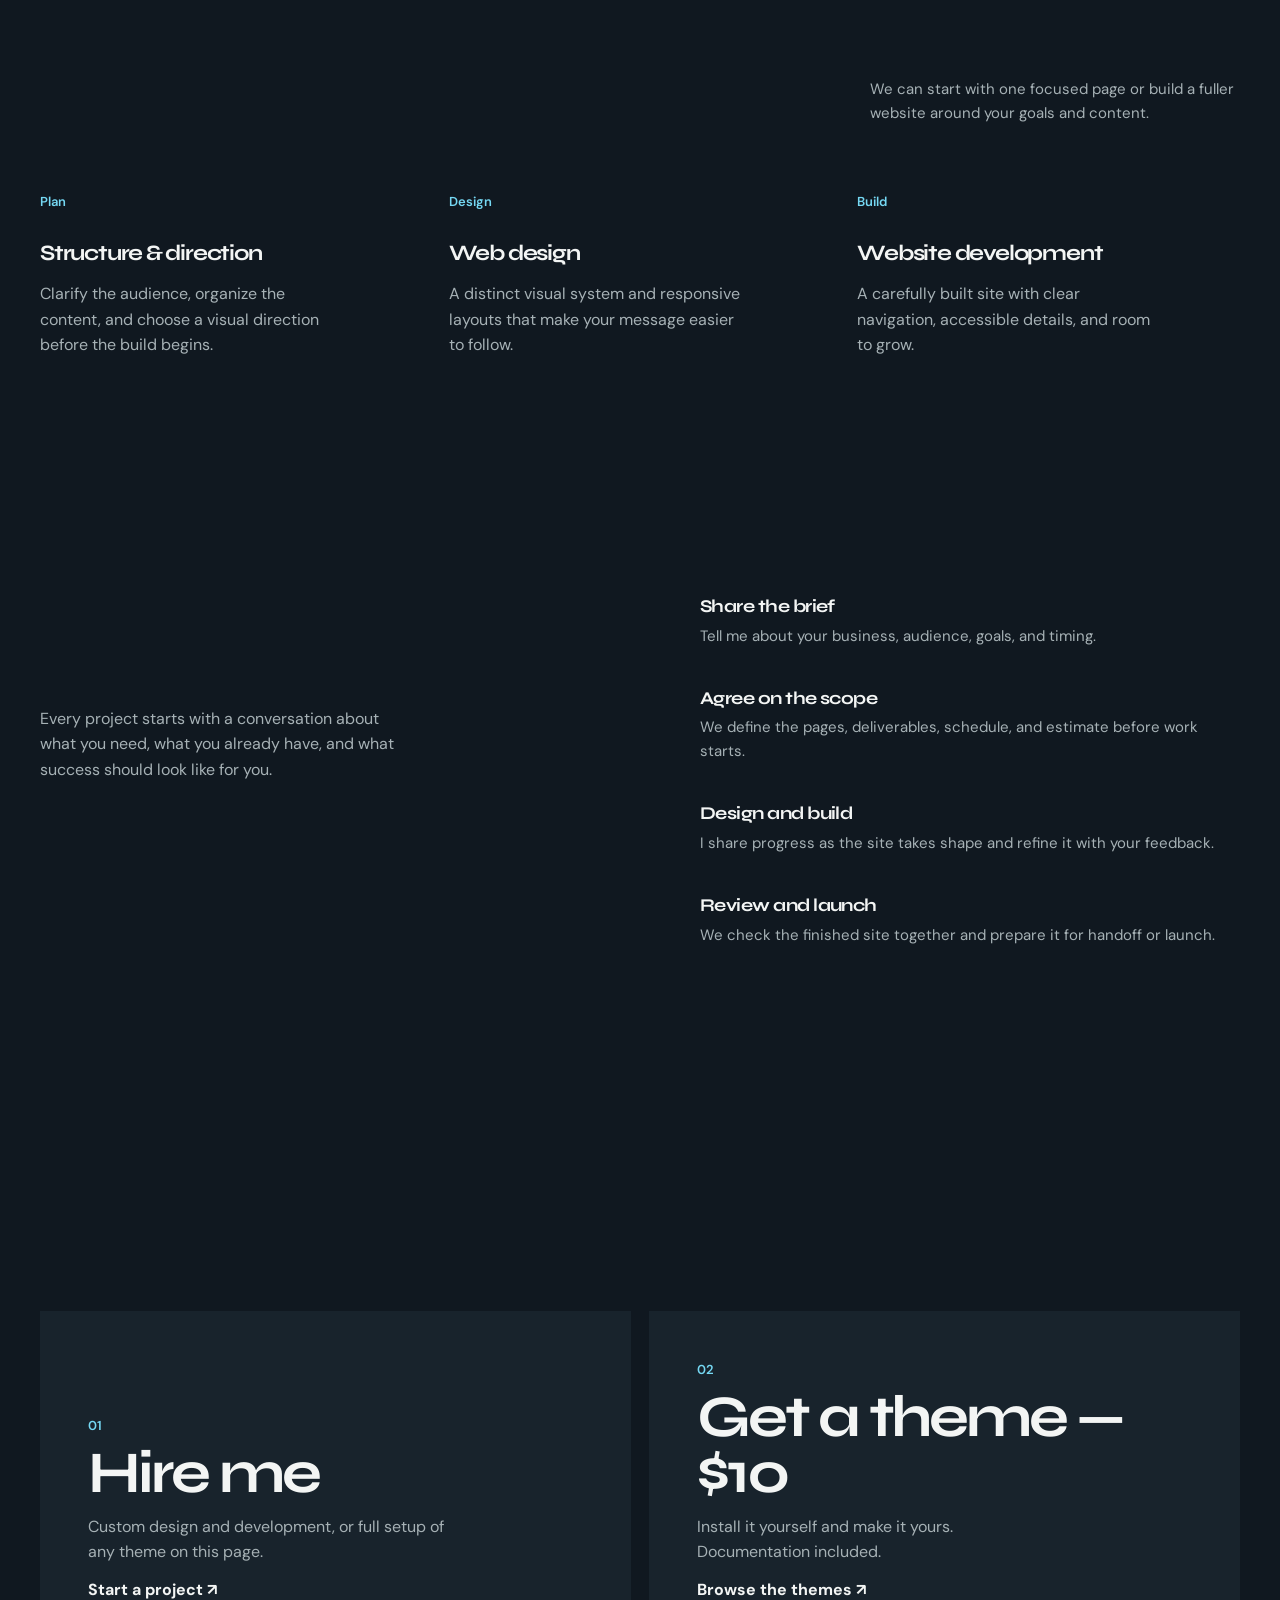
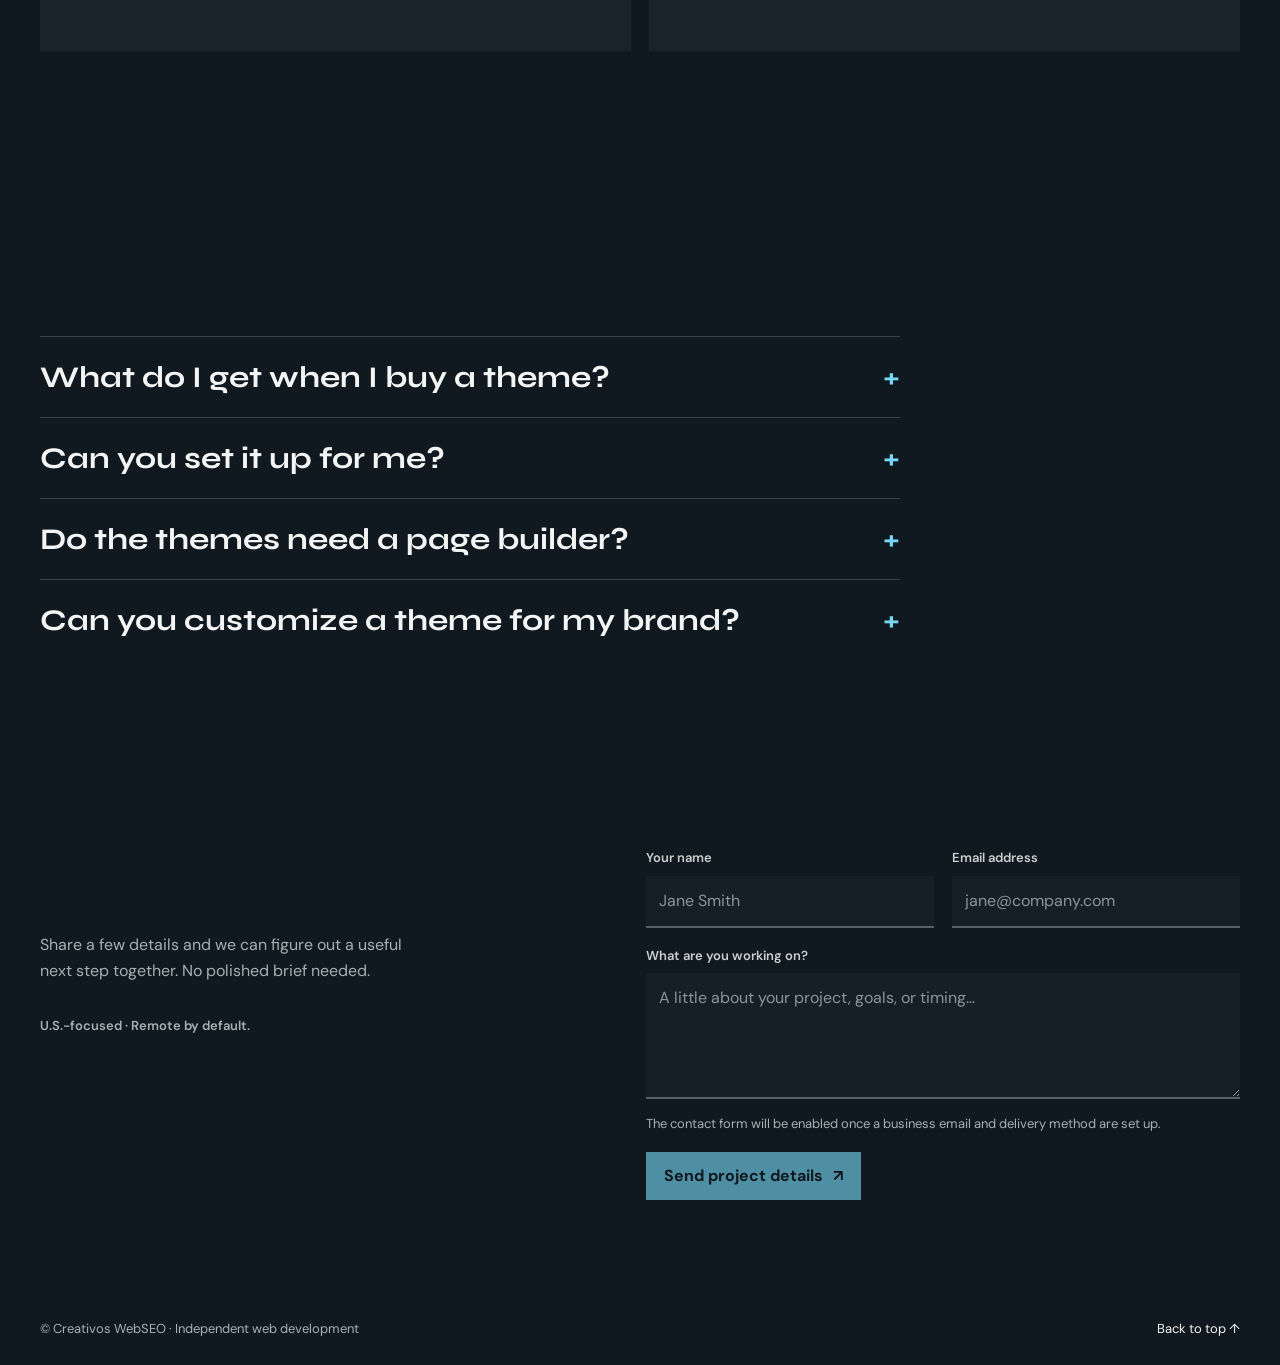
==== commit d9e0b730: "Add files via upload" ====
--- a/index.html
+++ b/index.html
@@ -142,7 +142,10 @@
 .chero{flex:1;display:grid;grid-template-columns:1.1fr 1fr;gap:12px;padding:0 14px;min-height:0}.ctx{display:flex;flex-direction:column;justify-content:center}.ctx h4{font:700 clamp(15px,1.5vw,24px)/1.02 Syne,sans-serif;margin:0 0 8px}.ctx p{font-size:11px;margin:0 0 10px;opacity:.8}.ctx em{font-style:normal;background:var(--t);color:var(--c);padding:6px 11px;font:700 10px "DM Sans",sans-serif;align-self:flex-start}
 .cimg{background-size:cover;background-position:center;transition:background-size .9s;margin-top:4px}.work-card:hover .cimg{background-size:118%}
 .cstrip{display:flex;gap:8px;padding:9px 14px 11px}.cstrip i{flex:1;height:12px;background:var(--t);opacity:.13;border-radius:2px}
-.hv+.visual-caption{position:static;display:block;margin-top:16px;text-align:center}</style>
+.hv+.visual-caption{position:static;display:block;margin-top:16px;text-align:center}.slide{width:clamp(760px,74vw,1800px);grid-template-columns:1.45fr 1fr}.shot{aspect-ratio:auto;height:clamp(440px,76vh,860px)}
+@media(max-width:900px){.slide{width:min(92vw,760px)}}
+@media(max-width:700px){.slide{width:100%;grid-template-columns:1fr}.shot{height:auto;min-height:420px}}
+</style>
 <script>document.documentElement.classList.add('js')</script></head>
 <body><div class="pl" id="pl"><small class="pt">Creativos WebSEO</small><small class="pcount"><span id="pc">0</span>%</small><div class="pt2"><div class="pline" id="l1" aria-live="off"></div><div class="pline b" id="l2"></div></div><button class="pskip" id="pskip" type="button">Skip</button><span class="pbar"></span></div><div class="cur" id="cur" aria-hidden="true"></div>
   <header class="topbar">
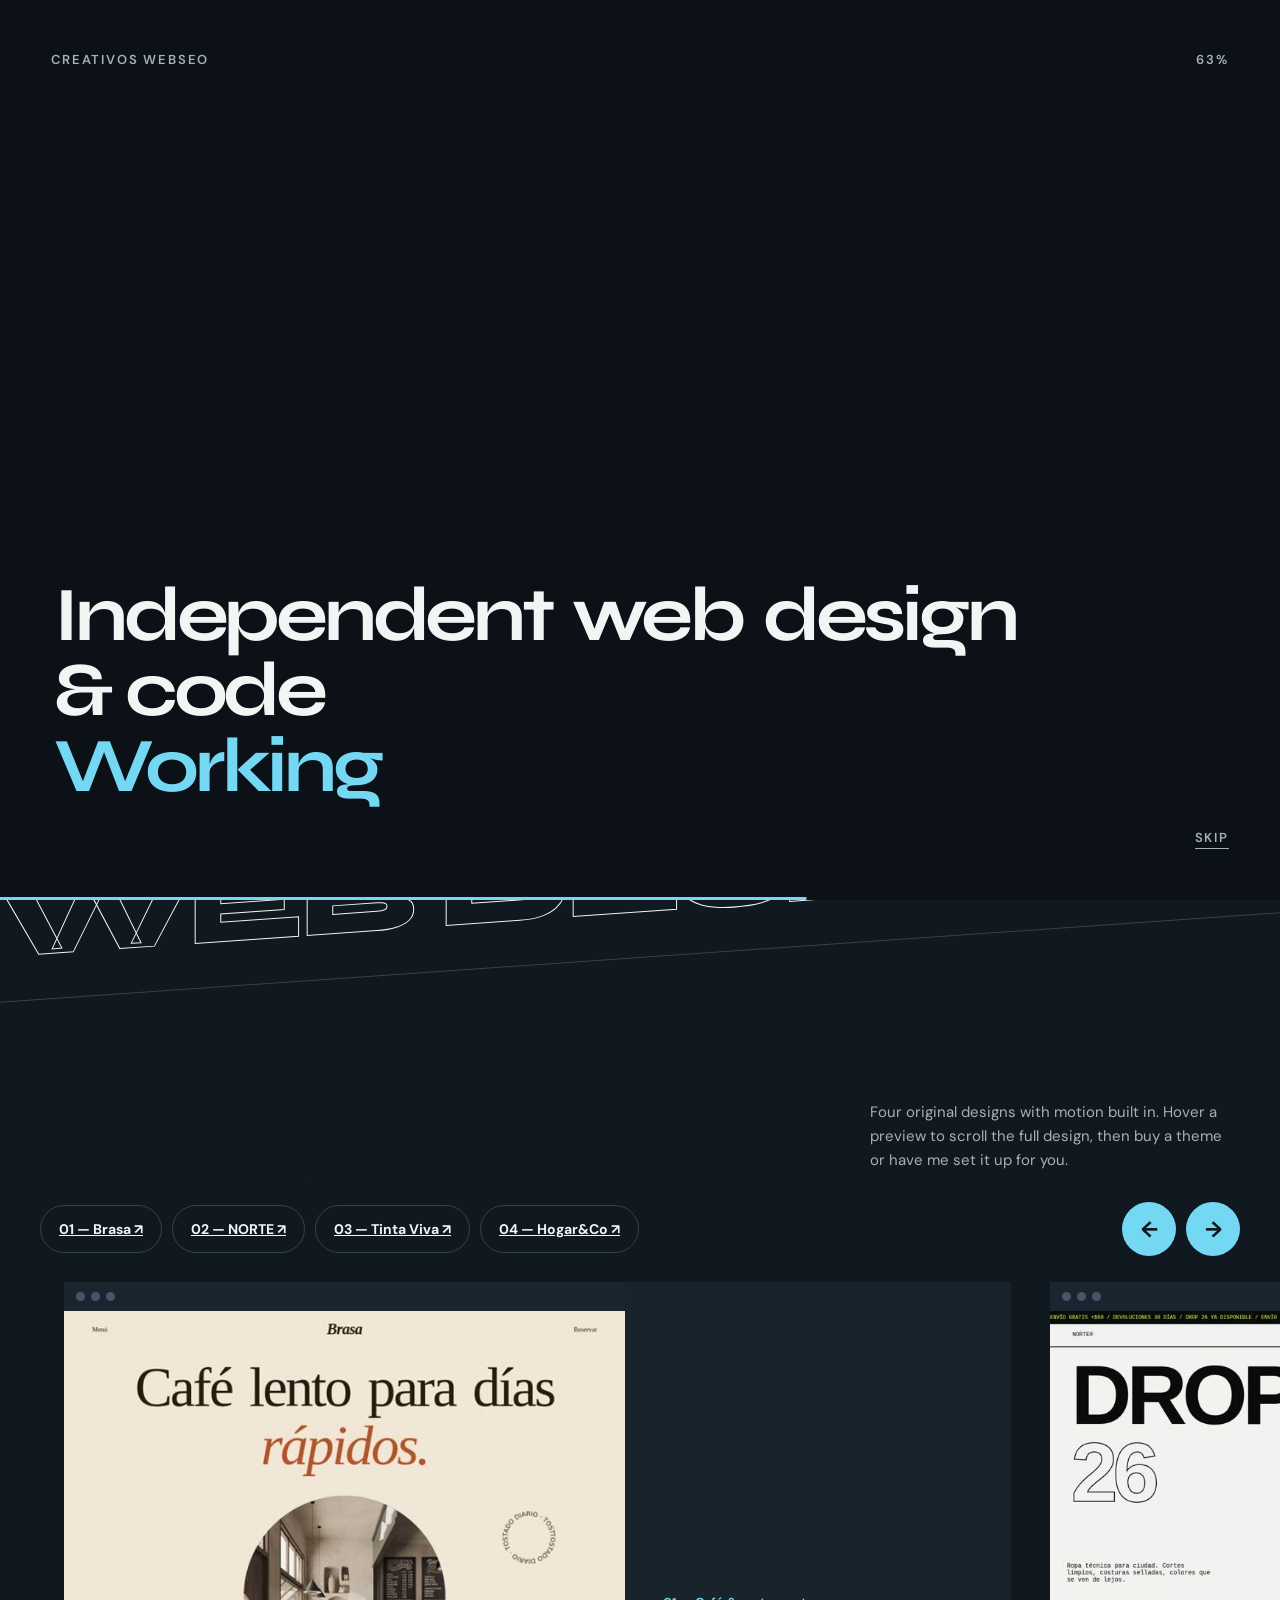
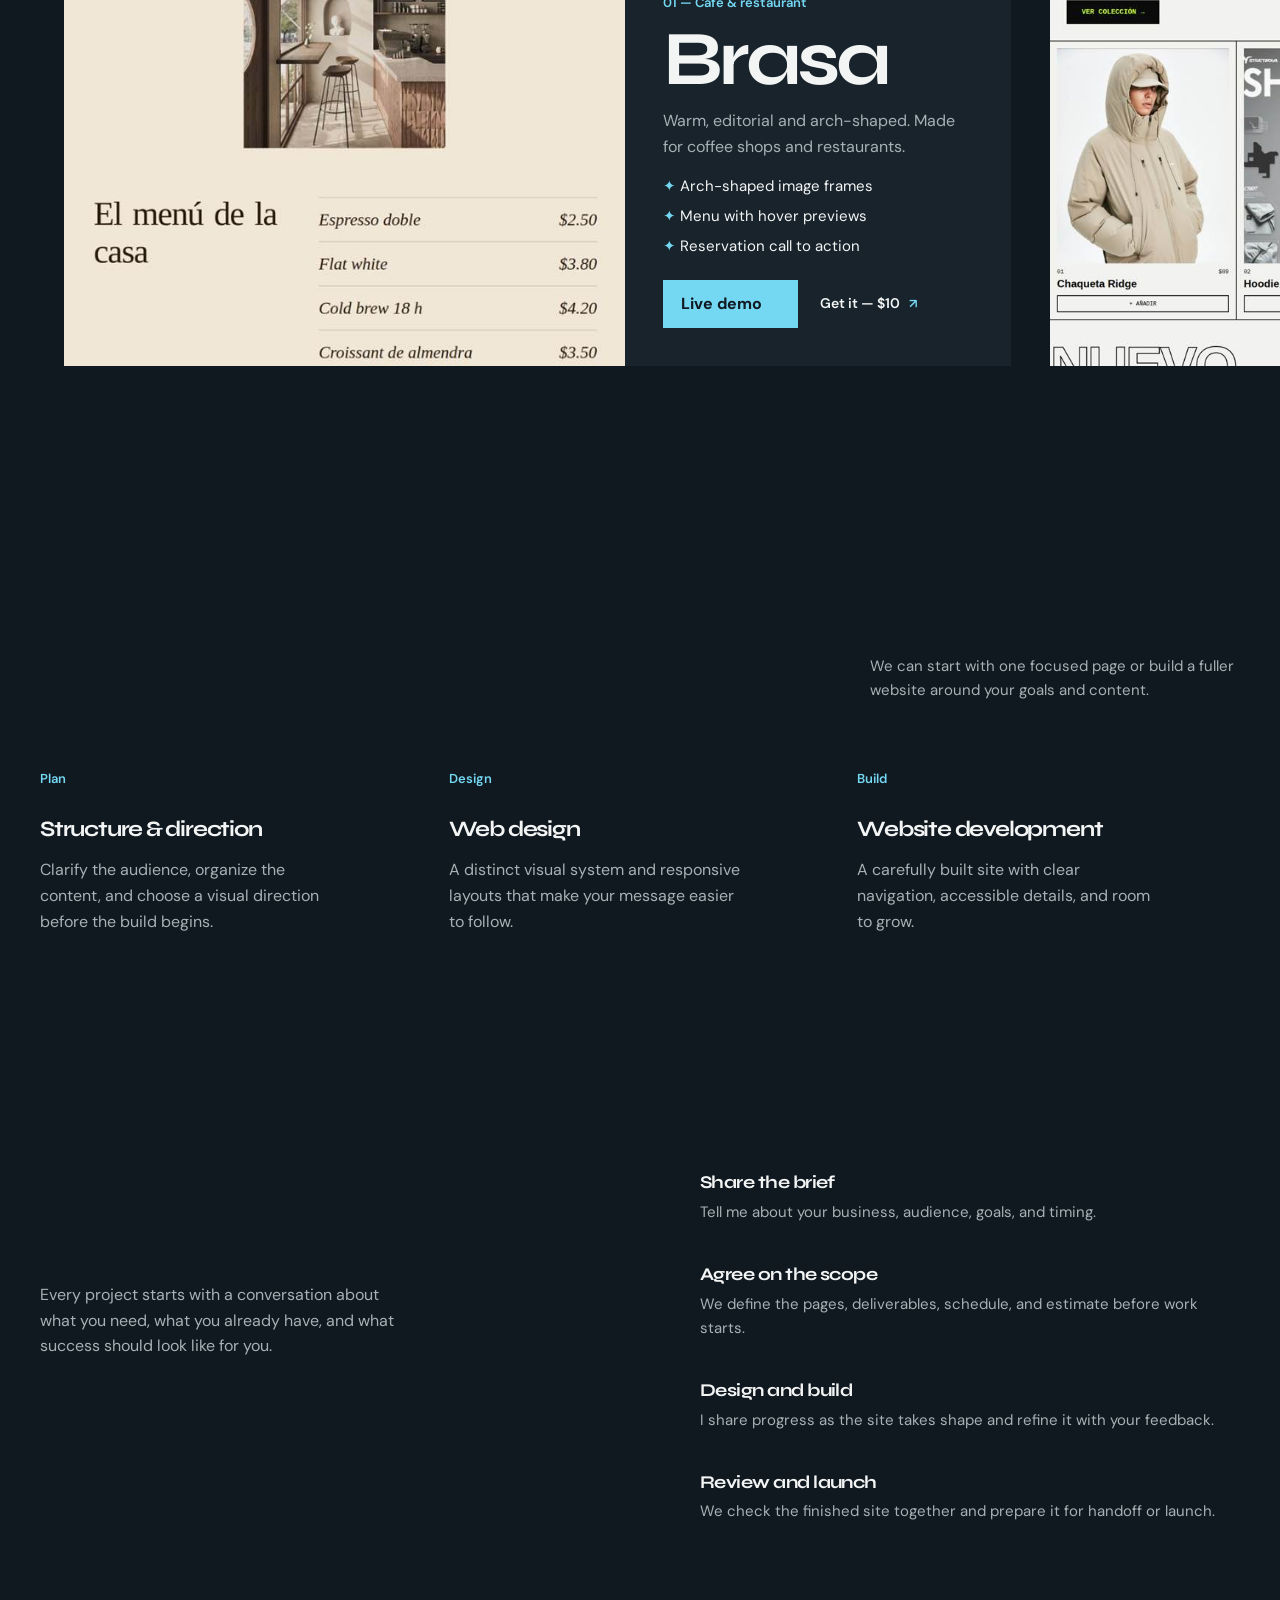
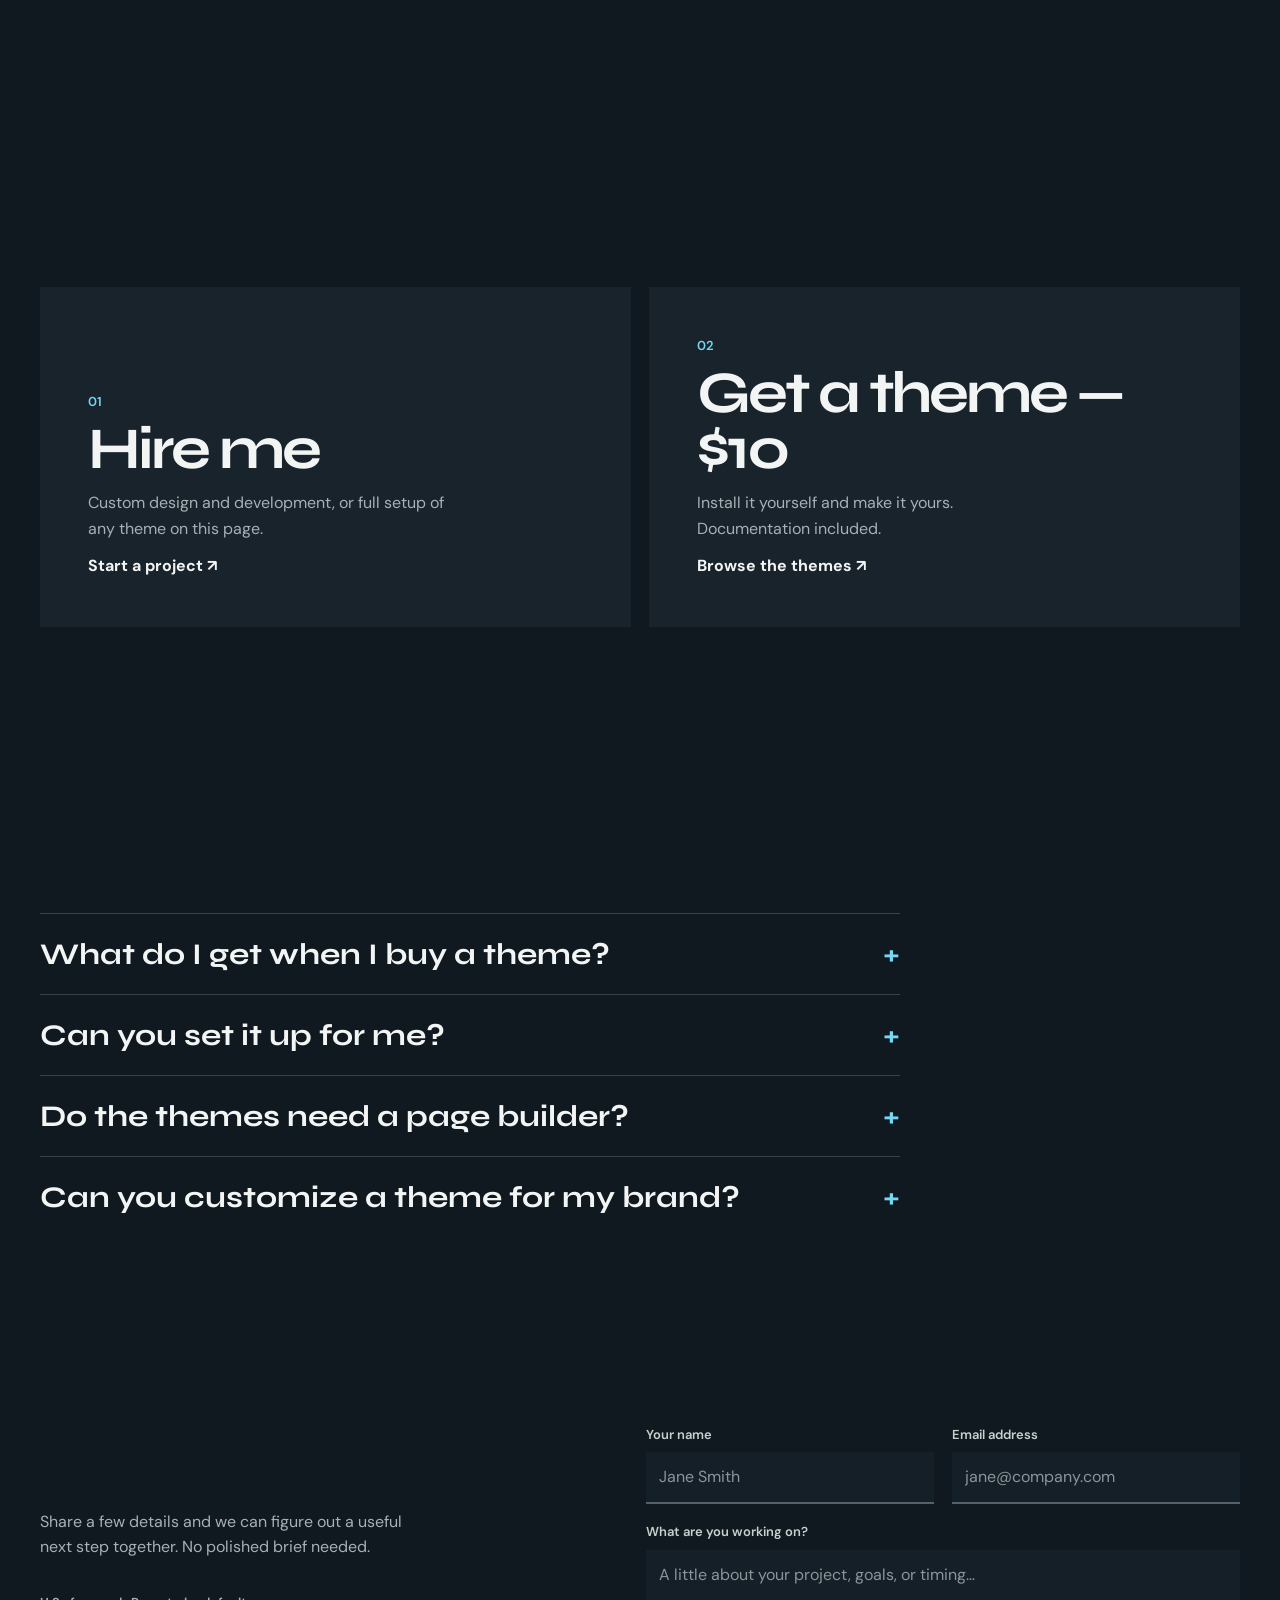
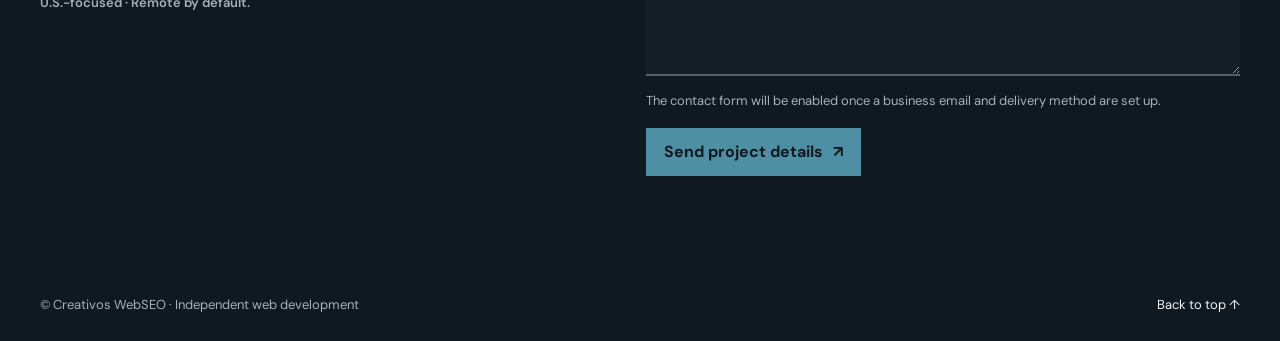
==== commit dd0b13d0: "Add files via upload" ====
--- a/index.html
+++ b/index.html
@@ -145,6 +145,11 @@
 .hv+.visual-caption{position:static;display:block;margin-top:16px;text-align:center}.slide{width:clamp(760px,74vw,1800px);grid-template-columns:1.45fr 1fr}.shot{aspect-ratio:auto;height:clamp(440px,76vh,860px)}
 @media(max-width:900px){.slide{width:min(92vw,760px)}}
 @media(max-width:700px){.slide{width:100%;grid-template-columns:1fr}.shot{height:auto;min-height:420px}}
+.rain{position:absolute;inset:0;width:100%;height:100%;z-index:0;pointer-events:none;opacity:.42}
+.deck{position:relative;width:min(100%,520px);aspect-ratio:1/1.02;margin-inline:auto}.dc{position:absolute;left:0;top:0;width:66%;height:72%;background:#e2e6e4;box-shadow:0 24px 60px #000a;transform:translate(var(--x),var(--y)) rotate(var(--r));transition:transform 1s var(--ease-out),box-shadow .5s;cursor:pointer;overflow:hidden;display:flex;flex-direction:column}.dc .browser-bar{flex:none}.dcs{flex:1;background-size:100% auto;background-repeat:no-repeat;background-position:50% 0}
+.dc[data-p="0"]{--x:0%;--y:30%;--r:-3deg;z-index:4}.dc[data-p="1"]{--x:17%;--y:20%;--r:2deg;z-index:3}.dc[data-p="2"]{--x:34%;--y:10%;--r:-1.5deg;z-index:2}.dc[data-p="3"]{--x:51%;--y:0%;--r:3deg;z-index:1}
+.deck:hover .dc[data-p="1"]{--x:22%}.deck:hover .dc[data-p="2"]{--x:44%}.deck:hover .dc[data-p="3"]{--x:66%}.dc:hover{box-shadow:0 30px 70px #000d}
+.hv+.visual-caption{display:none}.deck+.visual-caption{position:static;display:block;margin-top:14px;text-align:center}
 </style>
 <script>document.documentElement.classList.add('js')</script></head>
 <body><div class="pl" id="pl"><small class="pt">Creativos WebSEO</small><small class="pcount"><span id="pc">0</span>%</small><div class="pt2"><div class="pline" id="l1" aria-live="off"></div><div class="pline b" id="l2"></div></div><button class="pskip" id="pskip" type="button">Skip</button><span class="pbar"></span></div><div class="cur" id="cur" aria-hidden="true"></div>
@@ -154,13 +159,13 @@
       <input class="menu-toggle" id="menu-toggle" type="checkbox" aria-label="Toggle navigation menu">
       <label class="menu-button" for="menu-toggle">Menu</label>
       <ul class="nav-links" id="navLinks">
-        <li><a href="#work">Work</a></li><li><a href="#themes">WordPress themes</a></li><li><a href="#services">Services</a></li><li><a href="#process">Process</a></li>
+        <li><a href="#themes">Work</a></li><li><a href="#themes">WordPress themes</a></li><li><a href="#services">Services</a></li><li><a href="#process">Process</a></li>
       </ul>
       <a class="nav-cta" href="#contact">Start a project <span aria-hidden="true">↗</span></a>
     </nav>
   </header>
   <main id="top">
-    <section class="hero">
+    <section class="hero"><canvas class="rain" id="rain" aria-hidden="true"></canvas><svg width="0" height="0" style="position:absolute" aria-hidden="true"><filter id="warp" x="-10%" y="-25%" width="120%" height="150%"><feTurbulence type="fractalNoise" baseFrequency=".008 .05" numOctaves="2" seed="4" result="n"/><feDisplacementMap id="dm" in="SourceGraphic" in2="n" scale="0" xChannelSelector="R" yChannelSelector="G"/></filter></svg>
       
       <div class="hero-grid shell">
         <div>
@@ -168,23 +173,10 @@
           <p class="hero-copy">I design original WordPress themes with real motion, and build custom websites for businesses that want to stand out. Browse the themes or tell me what you need.</p>
           <div class="hero-actions"><a class="button" href="#themes">Browse the themes <span aria-hidden="true">↓</span></a><a class="text-link" href="#contact">Hire me for a custom site <span aria-hidden="true">↗</span></a></div>
         </div>
-        <div class="visual" data-s=".08" data-ui role="img" aria-label="Preview of the WordPress themes"><div class="browser hv"><div class="browser-bar"><i></i><i></i><i></i><span id="hvu">brasa.theme</span></div><div class="hvs"><div class="hvi on" style="background-image:var(--s1)"></div><div class="hvi" style="background-image:var(--s2)"></div><div class="hvi" style="background-image:var(--s3)"></div><div class="hvi" style="background-image:var(--s4)"></div></div></div><span class="visual-caption" id="hvc">Brasa · Café &amp; restaurant theme</span></div>
-      </div>
-    </section>
-    <div class="mq" aria-hidden="true"><div>Web design <em>✦</em> WordPress themes <em>✦</em> Custom builds <em>✦</em> Web design <em>✦</em> WordPress themes <em>✦</em> Custom builds <em>✦</em> Web design <em>✦</em> WordPress themes <em>✦</em> Custom builds <em>✦</em> Web design <em>✦</em> WordPress themes <em>✦</em> Custom builds <em>✦</em> </div></div><section class="content-section" id="themes"><div class="shell"><div class="section-head"><div><h2>WordPress themes, ready to launch.</h2></div><p>Four original designs with motion built in. Hover a preview to scroll the full design, then buy a theme or have me set it up for you.</p></div></div><div class="shell"><div class="prow"><nav class="pills" aria-label="Theme demos"><a href="demos/templates/index.html#cafe">01 — Brasa ↗</a><a href="demos/norte/index.html">02 — NORTE ↗</a><a href="demos/templates/index.html#tattoo">03 — Tinta Viva ↗</a><a href="demos/templates/index.html#inmu">04 — Hogar&amp;Co ↗</a></nav><div class="car-ctl"><button class="car-btn prev" aria-label="Previous theme" type="button">←</button><button class="car-btn next" aria-label="Next theme" type="button">→</button></div></div></div><div class="carousel"><div class="track" id="car" tabindex="0"><article class="slide"><a class="shot" href="demos/templates/index.html#cafe" aria-label="Open the live demo"><i class="bar"><u></u><u></u><u></u></i><div class="scr" role="img" aria-label="Brasa theme full-page preview" style="background-image:var(--s1)"></div></a><div class="sinfo"><span>01 — Café &amp; restaurant</span><h3>Brasa</h3><p>Warm, editorial and arch-shaped. Made for coffee shops and restaurants.</p><ul class="feat"><li>Arch-shaped image frames</li><li>Menu with hover previews</li><li>Reservation call to action</li></ul><div class="sbtn"><a class="button" href="demos/templates/index.html#cafe">Live demo <span aria-hidden="true">↗</span></a><a class="text-link" href="#offer">Get it — $10 <span aria-hidden="true">↗</span></a></div></div></article><article class="slide"><a class="shot" href="demos/norte/index.html" aria-label="Open the live demo"><i class="bar"><u></u><u></u><u></u></i><div class="scr" role="img" aria-label="NORTE theme full-page preview" style="background-image:var(--s2)"></div></a><div class="sinfo"><span>02 — Online store</span><h3>NORTE</h3><p>A bold, grid-driven storefront for fashion and online shops.</p><ul class="feat"><li>Numbered product grid</li><li>Product detail pages</li><li>Add-to-cart layout</li></ul><div class="sbtn"><a class="button" href="demos/norte/index.html">Live demo <span aria-hidden="true">↗</span></a><a class="text-link" href="#offer">Get it — $10 <span aria-hidden="true">↗</span></a></div></div></article><article class="slide"><a class="shot" href="demos/templates/index.html#tattoo" aria-label="Open the live demo"><i class="bar"><u></u><u></u><u></u></i><div class="scr" role="img" aria-label="Tinta Viva theme full-page preview" style="background-image:var(--s3)"></div></a><div class="sinfo"><span>03 — Tattoo studio</span><h3>Tinta Viva</h3><p>Dark, dramatic and typographic. Made for artists and studios.</p><ul class="feat"><li>Artist roster with previews</li><li>Flash design gallery</li><li>Booking call to action</li></ul><div class="sbtn"><a class="button" href="demos/templates/index.html#tattoo">Live demo <span aria-hidden="true">↗</span></a><a class="text-link" href="#offer">Get it — $10 <span aria-hidden="true">↗</span></a></div></div></article><article class="slide"><a class="shot" href="demos/templates/index.html#inmu" aria-label="Open the live demo"><i class="bar"><u></u><u></u><u></u></i><div class="scr" role="img" aria-label="Hogar&amp;Co theme full-page preview" style="background-image:var(--s4)"></div></a><div class="sinfo"><span>04 — Real estate</span><h3>Hogar&amp;Co</h3><p>Light, architectural layouts for agencies and independent agents.</p><ul class="feat"><li>Search bar in the hero</li><li>Property carousel</li><li>Property detail pages</li></ul><div class="sbtn"><a class="button" href="demos/templates/index.html#inmu">Live demo <span aria-hidden="true">↗</span></a><a class="text-link" href="#offer">Get it — $10 <span aria-hidden="true">↗</span></a></div></div></article></div></div></section><section class="content-section" id="work">
-      <div class="code-burst" aria-hidden="true"><i>&lt;design /&gt;</i><i>grid-template</i><i>{ ideas }</i><i>color: future</i><i>build()</i><i>responsive</i><i>launch();</i><i>&lt;web&gt;</i></div>
-      <div class="shell">
-        <div class="section-head"><div><h2>Three website concepts.</h2></div><p>These are original concept studies made to show direction and craft. They are not client projects.</p></div>
-        <div class="work-filters" role="group" aria-label="Filter website concepts"><input type="radio" id="filter-all" name="work-filter" checked><label for="filter-all">All concepts</label><input type="radio" id="filter-hospitality" name="work-filter"><label for="filter-hospitality">Hospitality</label><input type="radio" id="filter-food" name="work-filter"><label for="filter-food">Food &amp; drink</label><input type="radio" id="filter-creative" name="work-filter"><label for="filter-creative">Creative</label></div>
-        <div class="work-grid">
-          <article class="work-card" data-reveal data-category="hospitality"><div class="work-image cn" data-ui role="img" aria-label="Hospitality website concept preview"><div class="cb"><i class="bar"><u></u><u></u><u></u><span>cedarhouse.example</span></i><div class="cpage" style="--c:#d7e2d8;--t:#1f3a33"><nav><b>CEDAR HOUSE</b><span>Rooms · Stay · Visit</span></nav><div class="chero"><div class="ctx"><h4>A stay that feels a little more like you.</h4><p>Hospitality website concept</p><em>Book a stay</em></div><div class="cimg" style="background-image:url([data-uri]);border-radius:999px 999px 0 0"></div></div><div class="cstrip"><i></i><i></i><i></i></div></div></div></div><div class="work-info"><div class="work-meta"><span>Hospitality</span><span>Concept</span></div><h3>Cedar House</h3><p>A calm, editorial direction for an independent inn.</p></div></article>
-          <article class="work-card" data-reveal data-category="food"><div class="work-image cn" data-ui role="img" aria-label="Food & drink website concept preview"><div class="cb"><i class="bar"><u></u><u></u><u></u><span>sundaymarket.example</span></i><div class="cpage" style="--c:#f0d3a8;--t:#3b2410"><nav><b>SUNDAY MARKET</b><span>Bread · Cakes · Visit</span></nav><div class="chero"><div class="ctx"><h4>Good things, made slowly.</h4><p>Food & drink website concept</p><em>Order ahead</em></div><div class="cimg" style="background-image:url([data-uri]);border-radius:999px"></div></div><div class="cstrip"><i></i><i></i><i></i></div></div></div></div><div class="work-info"><div class="work-meta"><span>Food & drink</span><span>Concept</span></div><h3>Sunday Market</h3><p>A warm storefront concept for a neighborhood bakery.</p></div></article>
-          <article class="work-card" data-reveal data-category="creative"><div class="work-image cn" data-ui role="img" aria-label="Creative studio website concept preview"><div class="cb"><i class="bar"><u></u><u></u><u></u><span>fieldnotes.example</span></i><div class="cpage" style="--c:#a9c5d1;--t:#14262d"><nav><b>FIELDNOTES</b><span>Work · Studio · Contact</span></nav><div class="chero"><div class="ctx"><h4>Make space for better work.</h4><p>Creative studio website concept</p><em>See our work</em></div><div class="cimg" style="background-image:url([data-uri]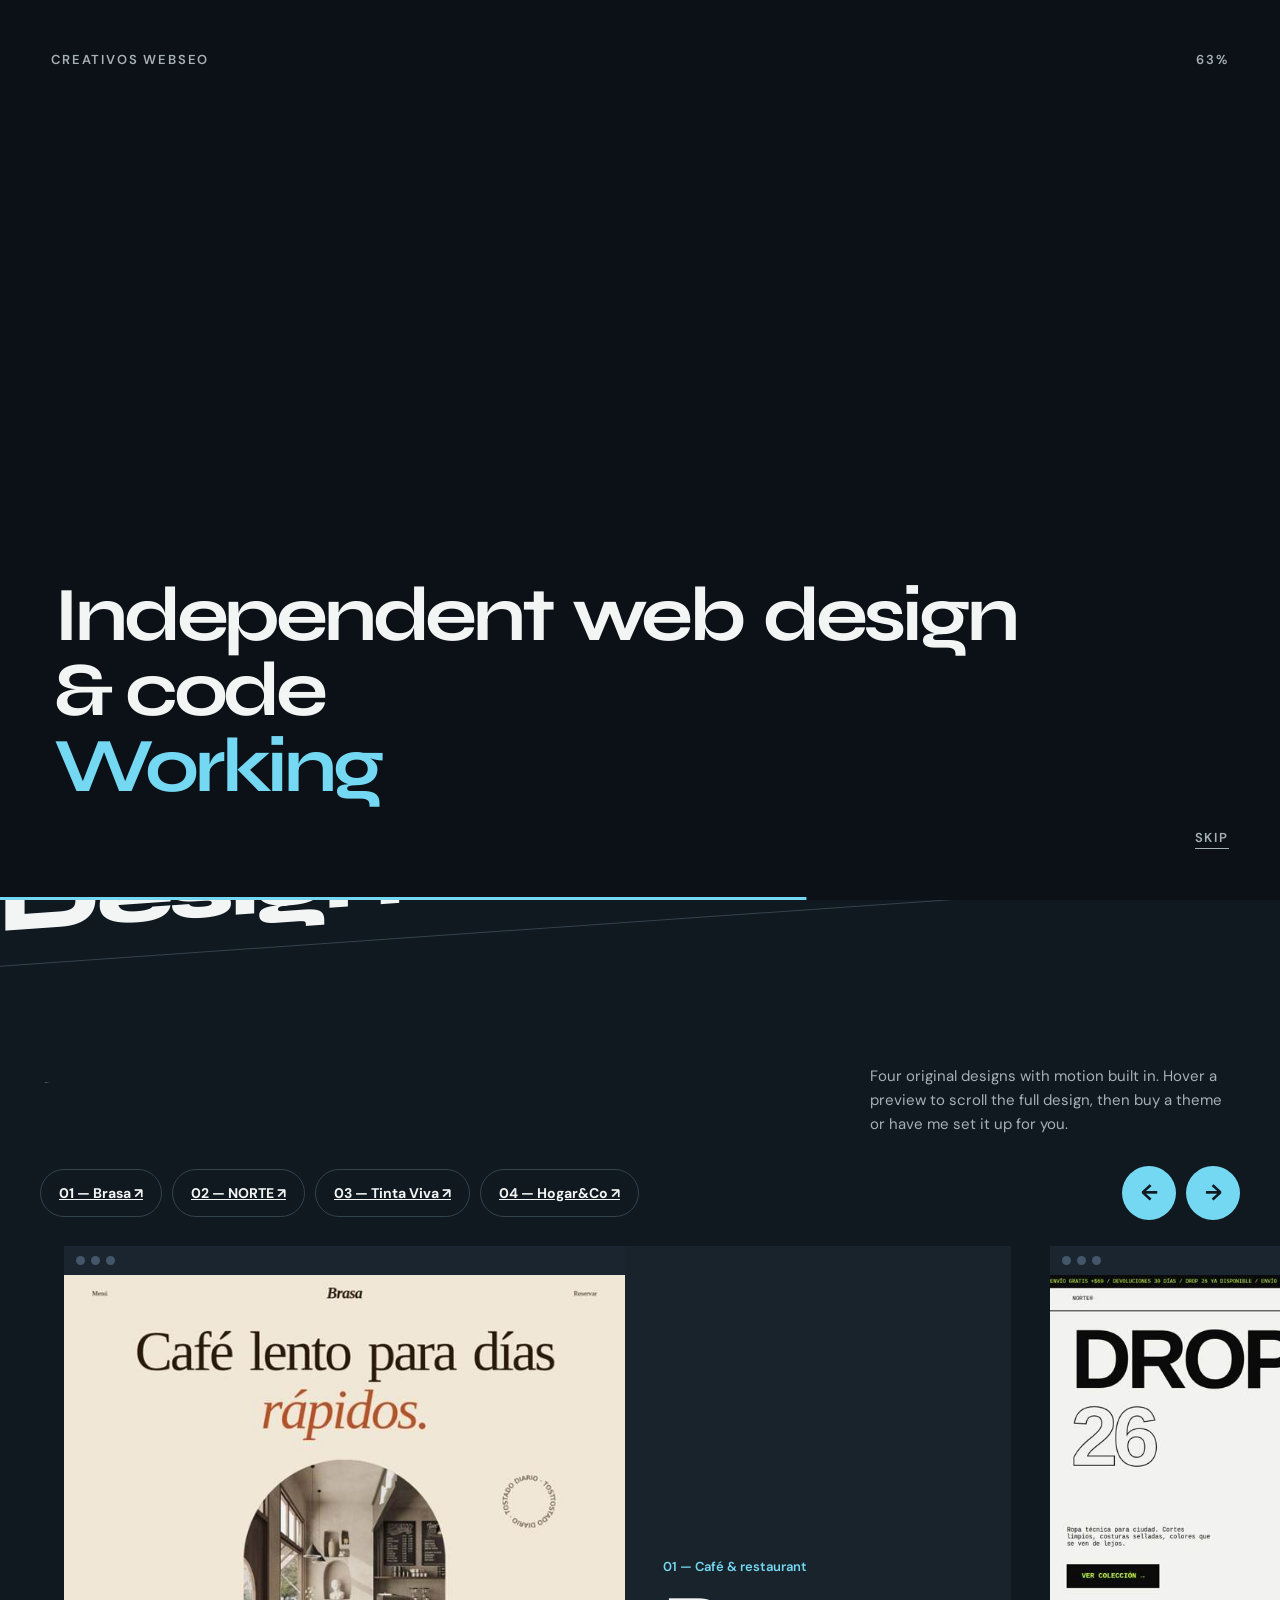
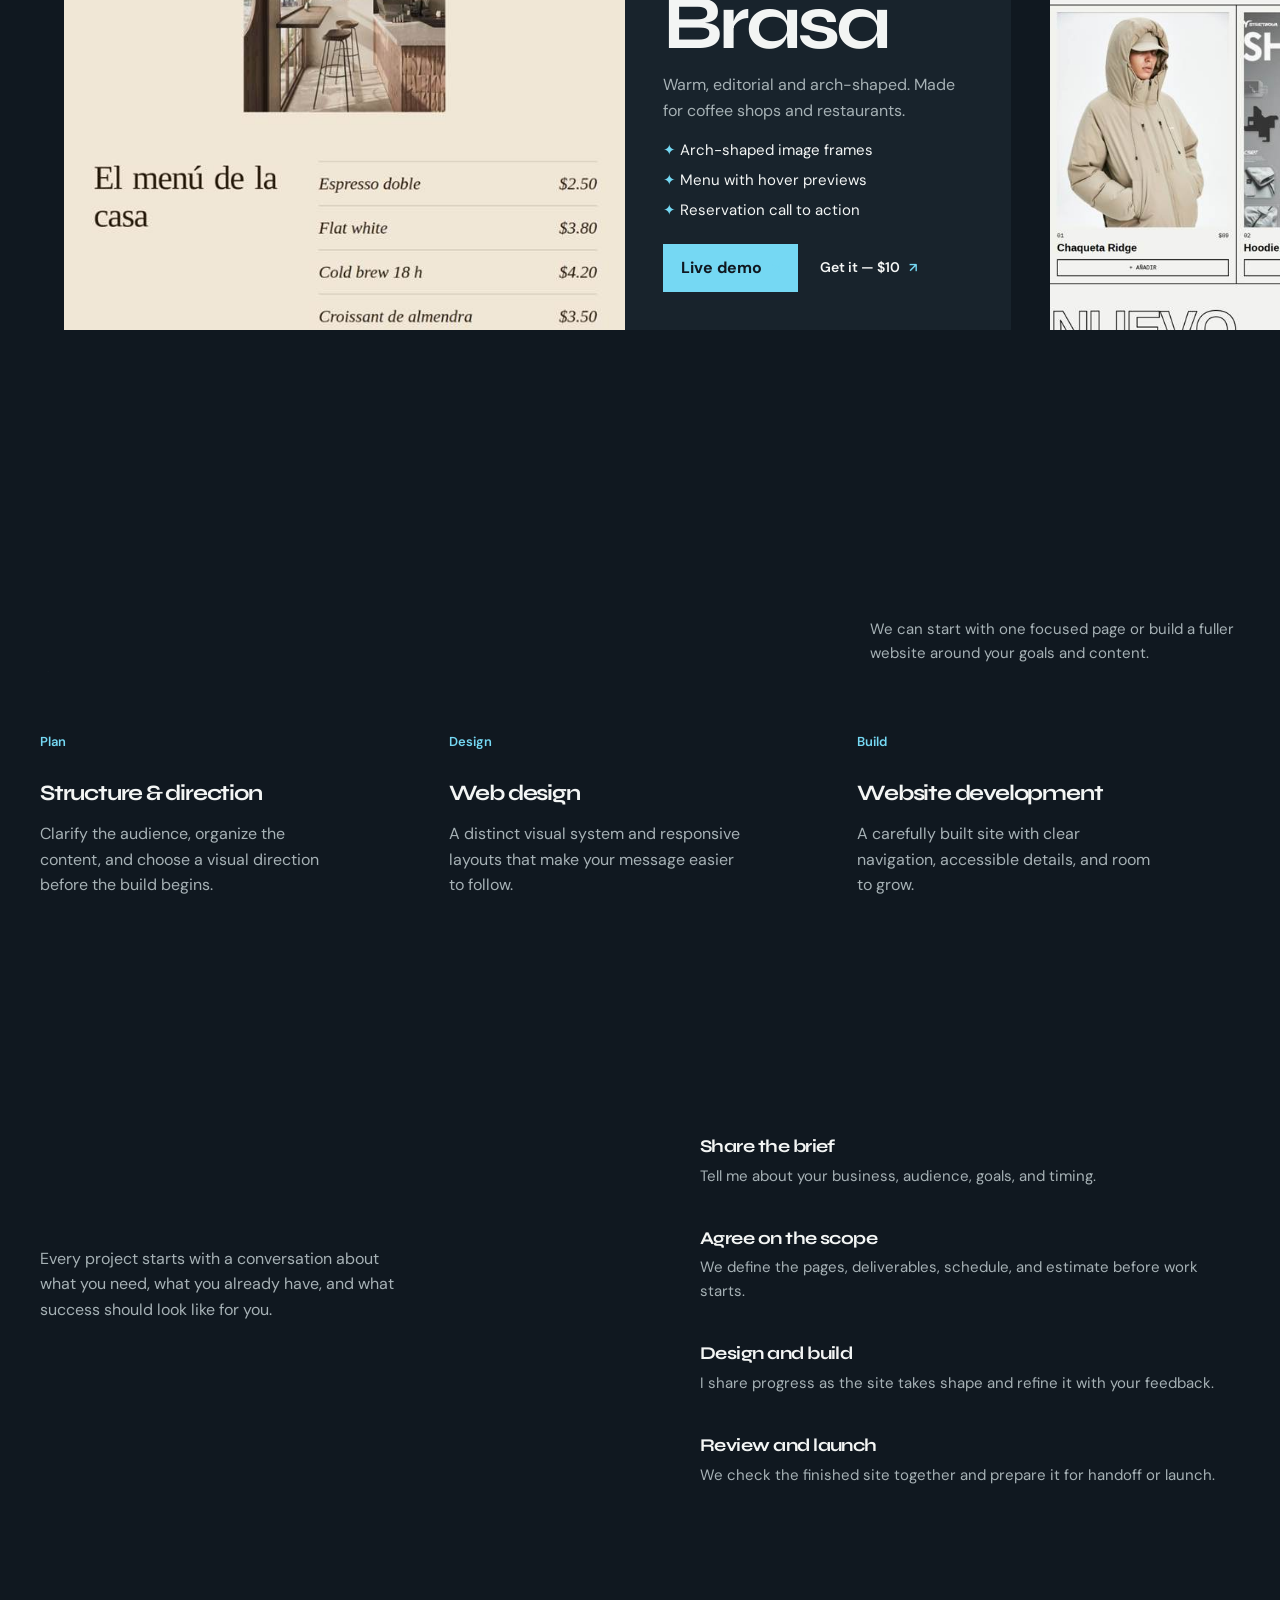
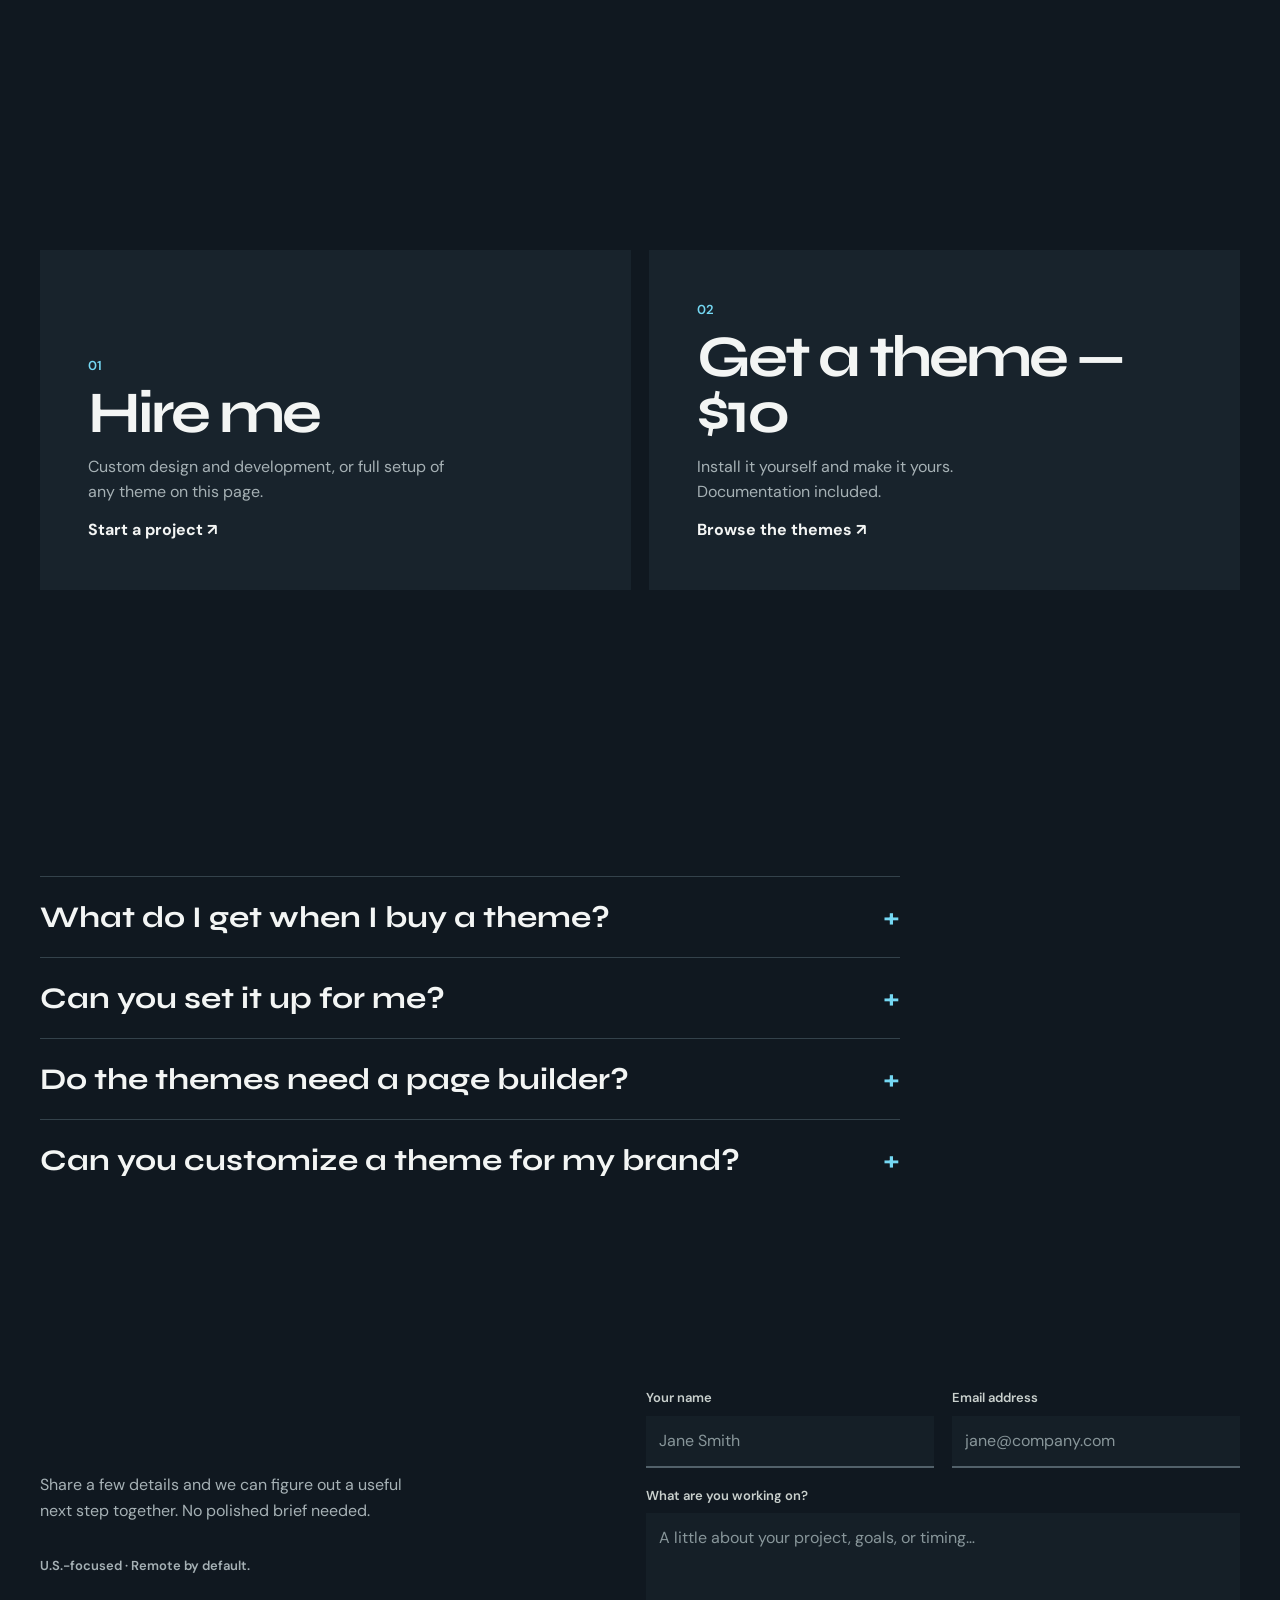
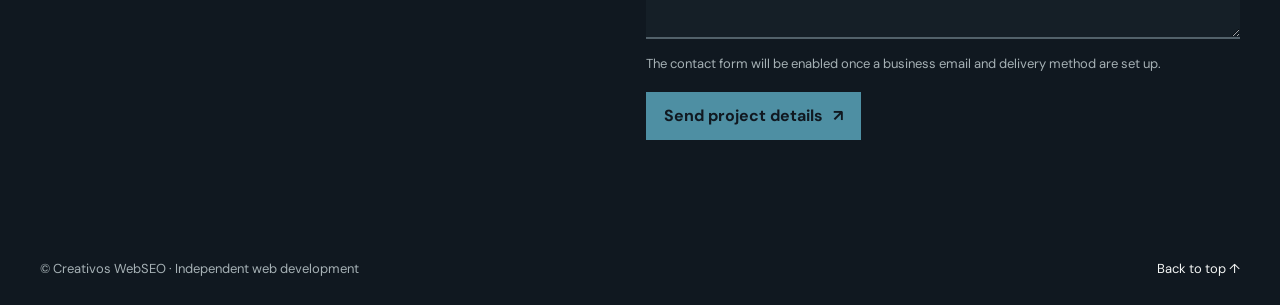
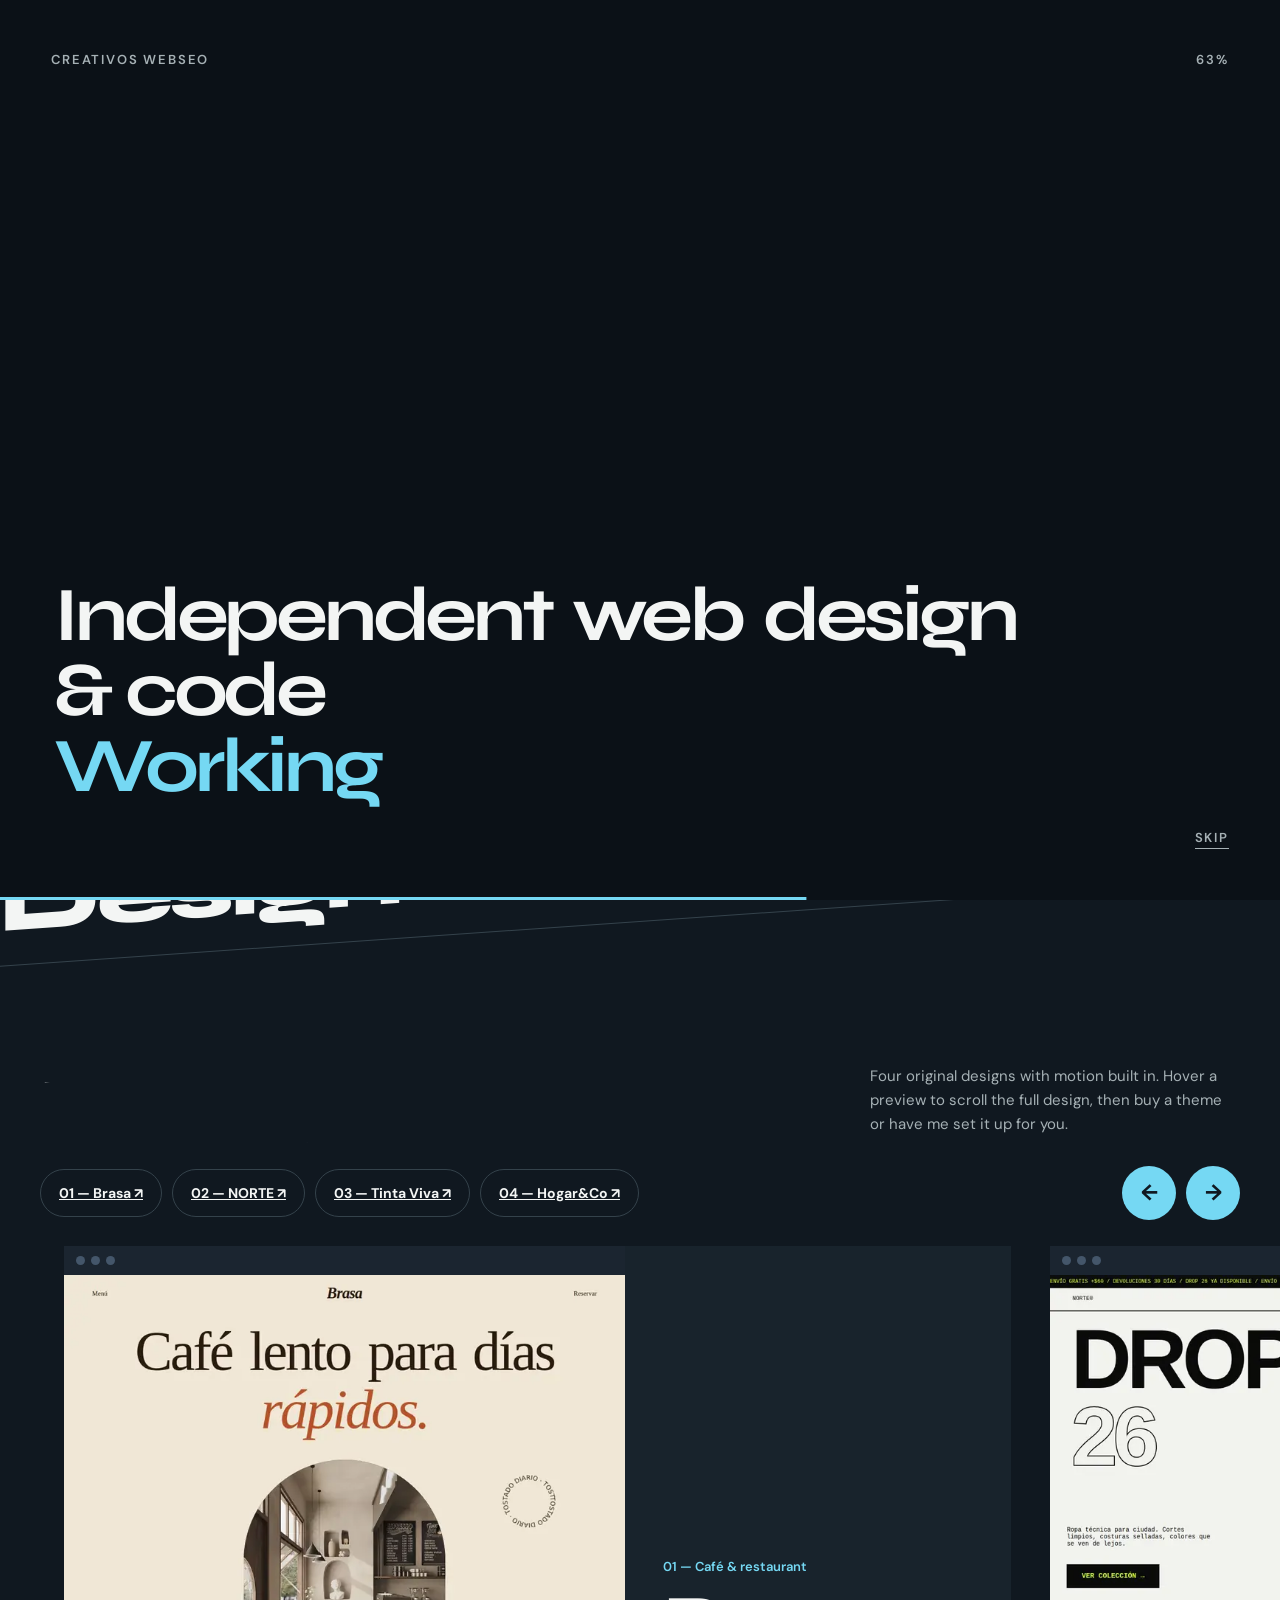
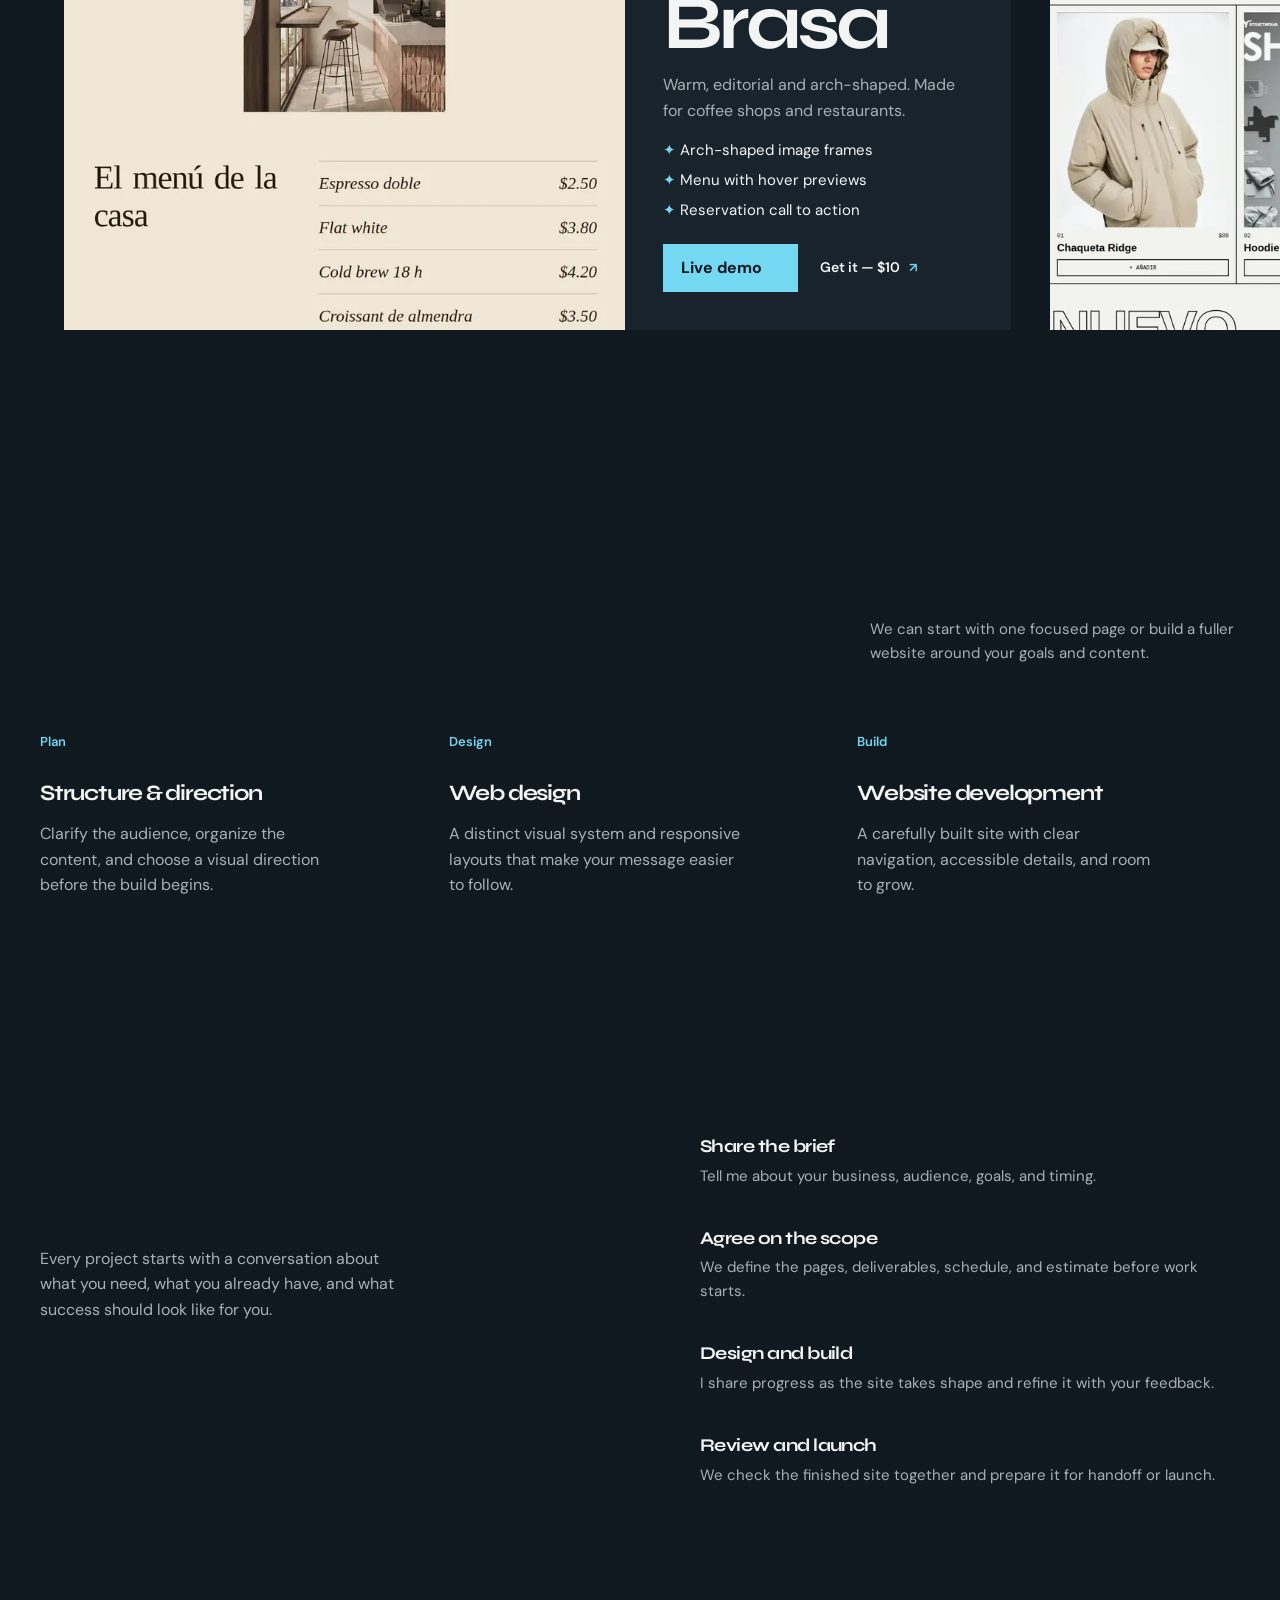
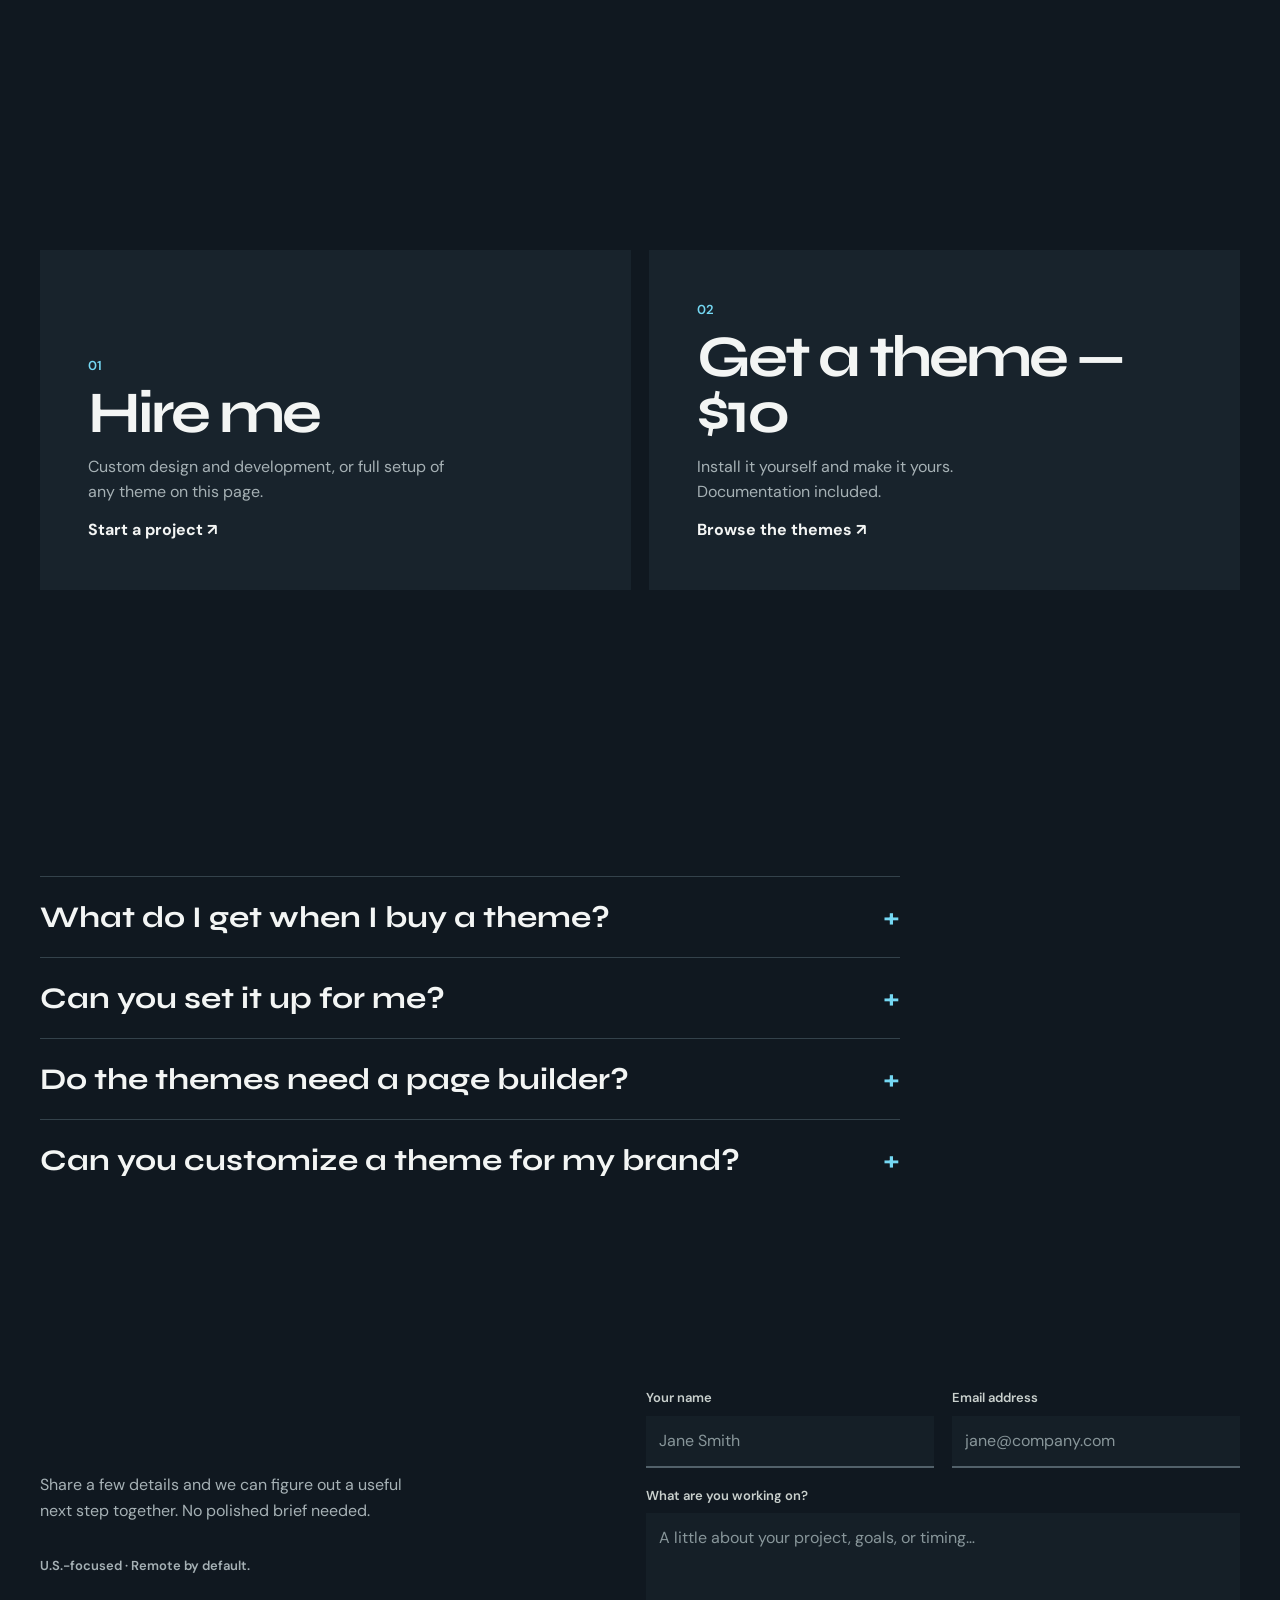
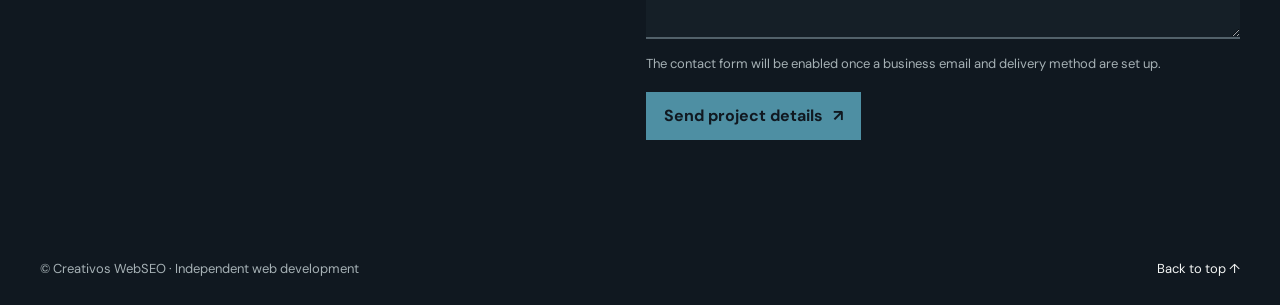
